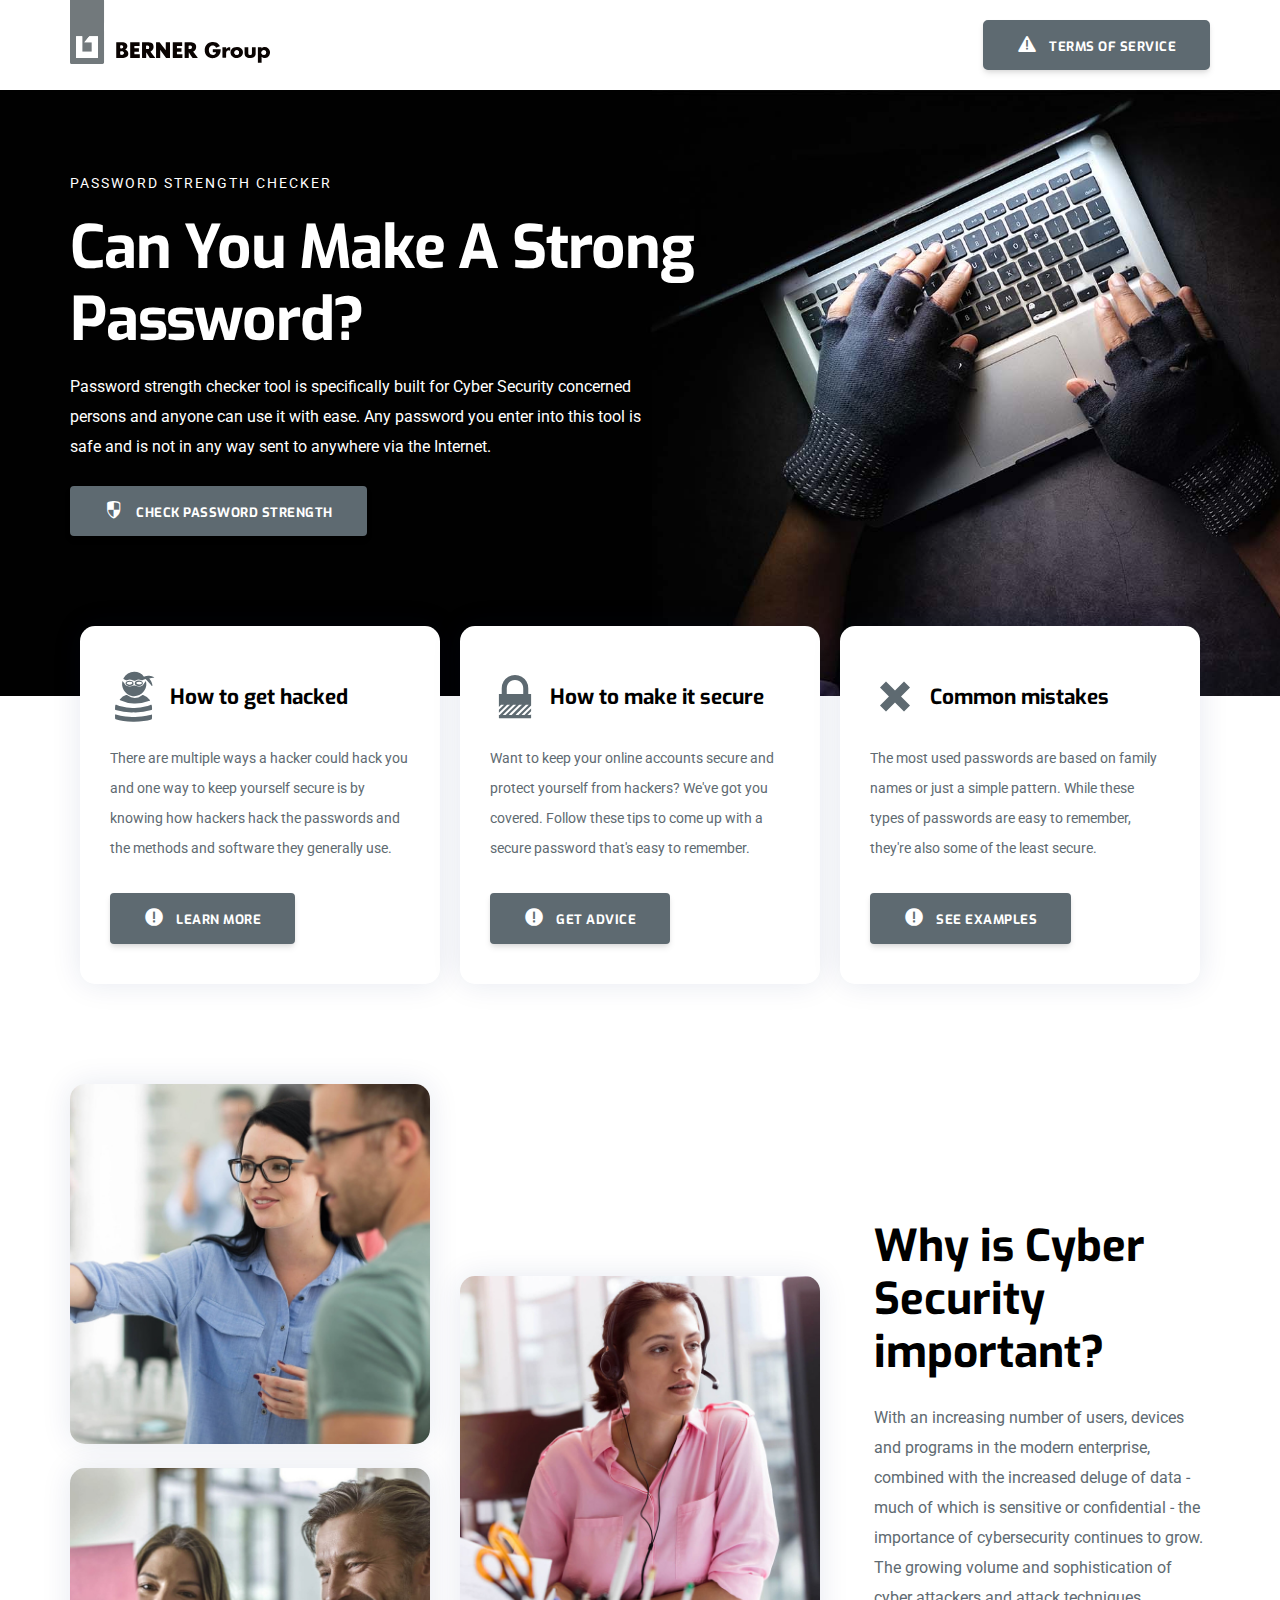
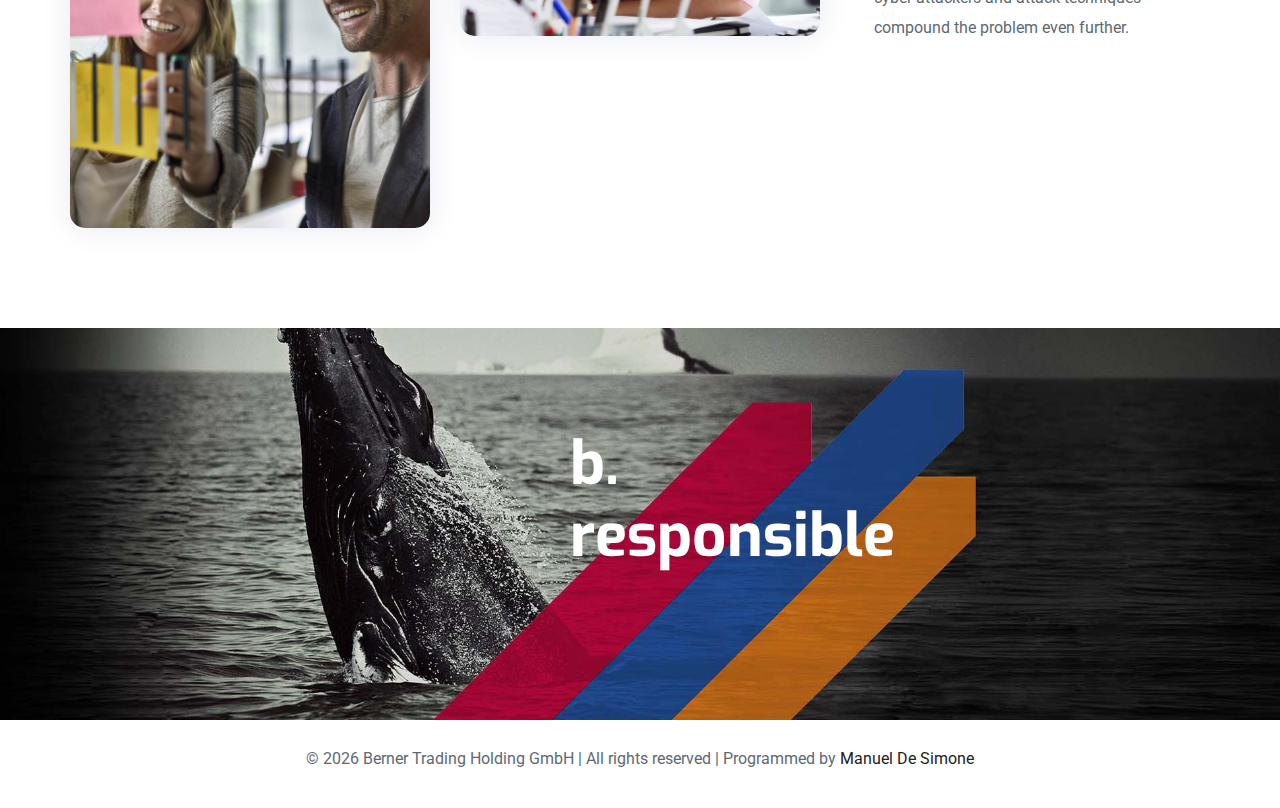
==== index.html @ a25069d3 "Add files via upload" ====
<!DOCTYPE html>
<html lang="en" class="hide-scrollbar">
<head>
<!-- ### META ### -->
<meta http-equiv="Content-Type" content="text/html; charset=UTF-8">
<meta name="author" content="Manuel De Simone">
<!-- ### TITLE ### -->
<title>Password Strength Checker</title>
<!-- ### FAVICON ### -->
<link rel="icon" type="image/svg+xml" href="./images/key.svg">
<!-- ### CSS ### -->
<link rel="stylesheet" href="plugins/bootstrap/css/bootstrap.min.css">
<link rel="stylesheet" href="plugins/icofont/icofont.min.css">
<link rel="stylesheet" href="css/style.css">
</head>
<body id="top">
<!-- ### NAVBAR ### -->
<header>
<!-- ### NAVBAR ### -->
<nav class="navbar navbar-expand-lg navigation" id="navbar">
	<div class="container">
		<a class="navbar-brand" href="index.html">
			<img src="images/logo-bernergroup.svg" alt="Berner Group" class="img-fluid berner-logo">
		</a>
		<button class="navbar-toggler collapsed" type="button" data-toggle="collapse" data-target="#navbarmain" aria-controls="navbarmain" aria-expanded="false" aria-label="Toggle navigation">
			<span class="icofont-navigation-menu"></span>
		</button>
		<div class="collapse navbar-collapse" id="navbarmain">
			<ul class="navbar-nav ml-auto">
				<!-- ### DISCLAIMER BUTTON ### -->
				<button type="button" class="btn btn-main" data-toggle="modal" data-target="#disclaimerModal">
					<i class="icofont-exclamation-tringle mr-2 ico-size"></i> Terms of Service
				</button>
				<!-- ### DISCLAIMER MODAL ### -->
				<div class="modal fade" id="disclaimerModal" tabindex="-1" role="dialog" aria-labelledby="disclaimerModalLabel" aria-hidden="true">
					<div class="modal-dialog modal-lg" role="document">
	  					<div class="modal-content">
							<div class="modal-header">
		  						<h4 class="modal-title" id="disclaimerModalLabel">
									  <i class="icofont-exclamation-tringle mr-2 ico-size"></i> Terms of Service
								</h4>
		  						<button type="button" class="close" data-dismiss="modal" aria-label="Close">
									<span aria-hidden="true">&times;</span>
		  						</button>
							</div>
						<!-- ### DISCLAIMER BODY ### -->
						<div class="modal-body">
							<p>Please read these terms of service carefully before using Our Service.</p>
							<h4>Interpretation</h4>
								<p>The words of which the initial letter is capitalized have meanings defined under the following conditions. The following definitions shall have the same meaning regardless of whether they appear in singular or in plural.</p>
							<h4>Definitions</h4>
								<p>For the purposes of these Terms of Service:</p>
								<ul>
									<li>
										<p><strong>Affiliate</strong> means an entity that controls, is controlled by or is under common control with a party, where &quot;control&quot; means ownership of 50% or more of the shares, equity interest or other securities entitled to vote for election of directors or other managing authority.</p>
									</li>
									<li>
										<p><strong>Country</strong> refers to: Baden-Württemberg, Germany</p>
									</li>
									<li>
										<p><strong>Company</strong> (referred to as either &quot;the Company&quot;, &quot;We&quot;, &quot;Us&quot; or &quot;Our&quot; in this Agreement) refers to Password Strength Checker.</p>
									</li>
									<li>
										<p><strong>Device</strong> means any device that can access the Service such as a computer, a cellphone or a digital tablet.</p>
									</li>
									<li>
										<p><strong>Service</strong> refers to the Website.</p>
									</li>
									<li>
										<p><strong>Terms and Conditions</strong> (also referred as &quot;Terms&quot;) mean these Terms and Conditions that form the entire agreement between You and the Company regarding the use of the Service. This Terms and Conditions agreement has been created with the help of the <a href="https://www.termsfeed.com/terms-conditions-generator/" target="_blank">Terms and Conditions Generator</a>.</p>
									</li>
									<li>
										<p><strong>Third-party Social Media Service</strong> means any services or content (including data, information, products or services) provided by a third-party that may be displayed, included or made available by the Service.</p>
									</li>
									<li>
										<p><strong>Website</strong> refers to Password Strength Checker, accessible from <a href="https://adreport.berner.lan/passwordchecker" rel="external nofollow noopener" target="_blank">https://adreport.berner.lan/passwordchecker</a></p>
									</li>
									<li>
										<p><strong>You</strong> means the individual accessing or using the Service, or the company, or other legal entity on behalf of which such individual is accessing or using the Service, as applicable.</p>
									</li>
									</ul>
							<h4>Acknowledgment</h4>
								<p>These are the Terms and Conditions governing the use of this Service and the agreement that operates between You and the Company. These Terms and Conditions set out the rights and obligations of all users regarding the use of the Service.</p>
								<p>Your access to and use of the Service is conditioned on Your acceptance of and compliance with these Terms and Conditions. These Terms and Conditions apply to all visitors, users and others who access or use the Service.</p>
								<p>By accessing or using the Service You agree to be bound by these Terms and Conditions. If You disagree with any part of these Terms and Conditions then You may not access the Service.</p>
								<p>You represent that you are over the age of 18. The Company does not permit those under 18 to use the Service.</p>
								<p>Your access to and use of the Service is also conditioned on Your acceptance of and compliance with the Privacy Policy of the Company. Our Privacy Policy describes Our policies and procedures on the collection, use and disclosure of Your personal information when You use the Application or the Website and tells You about Your privacy rights and how the law protects You. Please read Our Privacy Policy carefully before using Our Service.</p>
							<h4>Links to Other Websites</h4>
								<p>Our Service may contain links to third-party web sites or services that are not owned or controlled by the Company.</p>
								<p>The Company has no control over, and assumes no responsibility for, the content, privacy policies, or practices of any third party web sites or services. You further acknowledge and agree that the Company shall not be responsible or liable, directly or indirectly, for any damage or loss caused or alleged to be caused by or in connection with the use of or reliance on any such content, goods or services available on or through any such web sites or services.</p>
								<p>We strongly advise You to read the terms and conditions and privacy policies of any third-party web sites or services that You visit.</p>
							<h4>Termination</h4>
								<p>We may terminate or suspend Your access immediately, without prior notice or liability, for any reason whatsoever, including without limitation if You breach these Terms and Conditions.</p>
								<p>Upon termination, Your right to use the Service will cease immediately.</p>
							<h4>Limitation of Liability</h4>
								<p>Notwithstanding any damages that You might incur, the entire liability of the Company and any of its suppliers under any provision of this Terms and Your exclusive remedy for all of the foregoing shall be limited to the amount actually paid by You through the Service or 100 USD if You haven't purchased anything through the Service.</p>
								<p>To the maximum extent permitted by applicable law, in no event shall the Company or its suppliers be liable for any special, incidental, indirect, or consequential damages whatsoever (including, but not limited to, damages for loss of profits, loss of data or other information, for business interruption, for personal injury, loss of privacy arising out of or in any way related to the use of or inability to use the Service, third-party software and/or third-party hardware used with the Service, or otherwise in connection with any provision of this Terms), even if the Company or any supplier has been advised of the possibility of such damages and even if the remedy fails of its essential purpose.</p>
								<p>Some states do not allow the exclusion of implied warranties or limitation of liability for incidental or consequential damages, which means that some of the above limitations may not apply. In these states, each party's liability will be limited to the greatest extent permitted by law.</p>
							<h4>&quot;AS IS&quot; and &quot;AS AVAILABLE&quot; Disclaimer</h4>
								<p>The Service is provided to You &quot;AS IS&quot; and &quot;AS AVAILABLE&quot; and with all faults and defects without warranty of any kind. To the maximum extent permitted under applicable law, the Company, on its own behalf and on behalf of its Affiliates and its and their respective licensors and service providers, expressly disclaims all warranties, whether express, implied, statutory or otherwise, with respect to the Service, including all implied warranties of merchantability, fitness for a particular purpose, title and non-infringement, and warranties that may arise out of course of dealing, course of performance, usage or trade practice. Without limitation to the foregoing, the Company provides no warranty or undertaking, and makes no representation of any kind that the Service will meet Your requirements, achieve any intended results, be compatible or work with any other software, applications, systems or services, operate without interruption, meet any performance or reliability standards or be error free or that any errors or defects can or will be corrected.</p>
								<p>Without limiting the foregoing, neither the Company nor any of the company's provider makes any representation or warranty of any kind, express or implied: (i) as to the operation or availability of the Service, or the information, content, and materials or products included thereon; (ii) that the Service will be uninterrupted or error-free; (iii) as to the accuracy, reliability, or currency of any information or content provided through the Service; or (iv) that the Service, its servers, the content, or e-mails sent from or on behalf of the Company are free of viruses, scripts, trojan horses, worms, malware, timebombs or other harmful components.</p>
								<p>Some jurisdictions do not allow the exclusion of certain types of warranties or limitations on applicable statutory rights of a consumer, so some or all of the above exclusions and limitations may not apply to You. But in such a case the exclusions and limitations set forth in this section shall be applied to the greatest extent enforceable under applicable law.</p>
							<h4>Governing Law</h4>
								<p>The laws of the Country, excluding its conflicts of law rules, shall govern this Terms and Your use of the Service. Your use of the Application may also be subject to other local, state, national, or international laws.</p>
							<h4>Disputes Resolution</h4>
								<p>If You have any concern or dispute about the Service, You agree to first try to resolve the dispute informally by contacting the Company.</p>
							<h4>For European Union (EU) Users</h4>
								<p>If You are a European Union consumer, you will benefit from any mandatory provisions of the law of the country in which you are resident in.</p>
							<h4>United States Legal Compliance</h4>
								<p>You represent and warrant that (i) You are not located in a country that is subject to the United States government embargo, or that has been designated by the United States government as a &quot;terrorist supporting&quot; country, and (ii) You are not listed on any United States government list of prohibited or restricted parties.</p>
							<h4>Severability</h4>
								<p>If any provision of these Terms is held to be unenforceable or invalid, such provision will be changed and interpreted to accomplish the objectives of such provision to the greatest extent possible under applicable law and the remaining provisions will continue in full force and effect.</p>
							<h4>Waiver</h4>
								<p>Except as provided herein, the failure to exercise a right or to require performance of an obligation under this Terms shall not effect a party's ability to exercise such right or require such performance at any time thereafter nor shall be the waiver of a breach constitute a waiver of any subsequent breach.</p>
							<h4>Translation Interpretation</h4>
								<p>These Terms and Conditions may have been translated if We have made them available to You on our Service.
								You agree that the original English text shall prevail in the case of a dispute.</p>
							<h4>Changes to These Terms and Conditions</h4>
								<p>We reserve the right, at Our sole discretion, to modify or replace these Terms at any time. If a revision is material We will make reasonable efforts to provide at least 30 days' notice prior to any new terms taking effect. What constitutes a material change will be determined at Our sole discretion.</p>
								<p>By continuing to access or use Our Service after those revisions become effective, You agree to be bound by the revised terms. If You do not agree to the new terms, in whole or in part, please stop using the website and the Service.</p>
							<h4>Contact</h4>
								<p>If you have any questions about these Terms and Conditions, You can contact me by email: manuel.desimone@berner-group.com</p>
						</div>
							<div class="modal-footer">
		  						<button type="button" class="btn btn-main" data-dismiss="modal">Understood</button>
							</div>
	  					</div>
					</div>
  				</div>
			</ul>
		</div>
	</div>
</nav>
</header>
<!-- ### HEADER ### -->
<section class="banner">
	<div class="container">
		<div class="row">
			<div class="col-lg-6 col-md-12 col-xl-7">
				<div class="block">
					<span class="text-uppercase text-sm letter-spacing text-white">Password strength checker</span>
					<h1 class="mb-3 mt-3 text-white">Can you make a strong password?</h1>
					<p class="mb-4 pr-5 text-white">Password strength checker tool is specifically built for Cyber Security concerned persons and anyone can use it with ease. Any password you enter into this tool is safe and is not in any way sent to anywhere via the Internet.</p>
					<div class="btn-container ">
						<a href="password.html" class="btn btn-main btn-round"><i class="icofont-shield-alt mr-2 ico-size"></i> Check password strength</a>
					</div>
				</div>
			</div>
		</div>
	</div>
</section>
<!-- ### INFO SECTION ### -->
<section class="features">
	<div class="container">
		<div class="row">
			<div class="col-lg-12">
				<div class="feature-block d-lg-flex">
					<!-- ### INFO 1 ### -->
					<div class="feature-item mb-5 mb-lg-0">
						<div class="icon d-flex align-items-center">
							<i class="icofont-thief-alt text-lg"></i>
							<h4 class="mt-3 mb-3 feature-text">How to get hacked</h4>
						</div>
						<p class="mg-top mb-30">There are multiple ways a hacker could hack you and one way to keep yourself secure is by knowing how hackers hack the passwords and the methods and software they generally use.</p>
						<!-- ### LEARN MORE ### -->
						<button type="button" class="btn btn-main btn-round" data-toggle="modal" data-target="#hackedModal">
							<i class="icofont-exclamation-circle mr-2 ico-size"></i> Learn more
  						</button>
						<!-- ### HACKED MODAL ### -->
						<div class="modal fade" id="hackedModal" tabindex="-1" role="dialog" aria-labelledby="hackedModalLabel" aria-hidden="true">
							<div class="modal-dialog modal-lg" role="document">
							<div class="modal-content">
								<div class="modal-header">
								<h4 class="modal-title" id="hackedModalLabel"><i class="icofont-thief-alt mr-2 ico-size"></i> How to get hacked</h4>
								<button type="button" class="close" data-dismiss="modal" aria-label="Close">
									<span aria-hidden="true">&times;</span>
								</button>
								</div>
								<div class="modal-body">
									<h5>1. Phishing</h5>
										<p>Phishing is the most popular technique that involves luring the user into clicking on an email attachment or a link that contains malware. The methods for doing so usually involve sending some important and official-looking email that warns to take action before it's too late. In the end, password-extracting software is installed automatically or the user enters his account details into a look-alike website.</p>
									<h5>2. Malware</h5>
										<p>As you've seen, malware is often part of the phishing technique too. However, it can work without the “social engineering” factor if the user is naive enough (he usually is). Two of the most common malware types for stealing passwords are keyloggers and screen scrapers. As their names imply, the former sends all your keystrokes to the hacker, and the latter uploads the screenshots.</p>
									<h5>3. Social Engineering</h5>
										<p>Usually, the attacker contacts the victim disguised as a representative of some institution, trying to get as much personal info as possible. There's also a chance that by posing as a bank or Google agent, he or she might get the password or credit card info right away. Contrary to the other techniques, social engineering can happen offline by calling or even personally meeting the victim.</p>
									<h5>4. Brute Force Attack</h5>
										<p>If all else fails, password crackers have the brute force attack as a last resort. It basically involves trying all possible combinations until you hit the jackpot. However, password cracking tools allow to modify the attack and significantly reduce the time needed to check all variations. The user and his habits are the weak links again here.</p>
									<h5>5. Dictionary Attack</h5>
										<p>A dictionary attack is a type of brute force attack and it's often used together with other brute force attack types. It automatically checks if the password is not some often-used phrase like “iloveyou” by looking at the dictionary. The attacker might also add passwords from other leaked accounts. In such a scenario, the chance of a successful dictionary attack increases substantially.</p>
									<h5>6. Spidering</h5>
										<p>Spidering is a supplementary password cracking technique that helps with the above-mentioned brute force and dictionary attacks. It involves gathering information about the victim, usually a company, presuming that it uses some of that info for password creation. The goal is to create a word list that would help guess the password faster.</p>
								</div>
								<div class="modal-footer">
								<button type="button" class="btn btn-main btn-round" data-dismiss="modal">Understood</button>
								</div>
							</div>
							</div>
						</div>
					</div>
					<!-- ### INFO 2 ### -->
					<div class="feature-item mb-5 mb-lg-0">
						<div class="icon d-flex align-items-center">
							<i class="icofont-ssl-security text-lg"></i>
							<h4 class="mt-3 mb-3 feature-text">How to make it secure</h4>
						</div>
						<p class="mg-top mb-30">Want to keep your online accounts secure and protect yourself from hackers? We've got you covered. Follow these tips to come up with a secure password that's easy to remember.</p>
						<!-- ### GET ADVICE ### -->
						<button type="button" class="btn btn-main btn-round" data-toggle="modal" data-target="#secureModal">
							<i class="icofont-exclamation-circle mr-2 ico-size"></i> Get advice
  						</button>
						<!-- ### SECURE MODAL ### -->
						<div class="modal fade" id="secureModal" tabindex="-1" role="dialog" aria-labelledby="secureModalLabel" aria-hidden="true">
							<div class="modal-dialog modal-lg" role="document">
							<div class="modal-content">
								<div class="modal-header">
								<h4 class="modal-title" id="secureModalLabel"><i class="icofont-ssl-security mr-2 ico-size"></i> How to make it secure</h4>
								<button type="button" class="close" data-dismiss="modal" aria-label="Close">
									<span aria-hidden="true">&times;</span>
								</button>
								</div>
								<div class="modal-body">
									<h5>1. Password Manager</h5>
										<p>With the plethora of websites for which you probably have accounts, there's simply no way to easily remember every single password without duplicating passwords or resorting to some sort of pattern. This is where a password manager comes in—as long as you create a strong master password that you can remember, that's the last password you'll need to deal with.</p>
									<h5>2. Traditional Password Advice</h5>
										<p>According to the traditional advice—which is still good—a strong password:</p>
										<ul>
											<li>
												<b>Has 12 Characters, Minimum</b>: You need to choose a password that's long enough. There's no minimum password length everyone agrees on, but you should generally go for passwords that are a minimum of 12 to 14 characters in length. A longer password would be even better.
											</li>
											<li>
												<b>Includes Numbers, Symbols, Capital Letters, and Lower-Case Letters</b>: Use a mix of different types of characters to make the password harder to crack.
											</li>
											<li>
												<b>Isn't a Dictionary Word or Combination of Dictionary Words</b>: Stay away from obvious dictionary words and combinations of dictionary words. Any word on its own is bad. Any combination of a few words, especially if they're obvious, is also bad. For example, “house” is a terrible password. “Red house” is also very bad.
											</li>
											<li>
												<b>Doesn't Rely on Obvious Substitutions</b>: Don't use common substitutions, either — for example, “H0use” isn't strong just because you've replaced an o with a 0. That's just obvious.
											</li>
										</ul>
									<h5>3. Passphrase Method</h5>
										<p>The traditional advice isn't the only good advice for coming up with a password. Throwing all the usual advice out, the passphrase advises choosing four random words and stringing them together to create a passphrase—a password that involves multiple words. The randomness of the word choice and length of the passphrase makes it strong.</p>
										<p>The most important thing to remember here is that the words need to be random. For example, <b>"cat in the hat"</b> would be a terrible combination because it's such a common phrase and the words make sense together. <b>"my beautiful red house"</b> would also be bad because the words make grammatical and logical sense together. But, something like <b>"correct horse battery staple"</b> or <b>"seashell glaring molasses invisible"</b> is random. The words don't make sense together and aren't in grammatically correct order, which is good.  It should also be much easier to remember than a traditional random password.</p>
								</div>
								<div class="modal-footer">
								<button type="button" class="btn btn-main btn-round" data-dismiss="modal">Understood</button>
								</div>
							</div>
							</div>
						</div>
					</div>
					<!-- ### INFO 3 ### -->
					<div class="feature-item mb-5 mb-lg-0">
						<div class="icon d-flex align-items-center">
							<i class="icofont-error text-lg"></i>
							<h4 class="mt-3 mb-3 feature-text">Common mistakes</h4>
						</div>
						<p class="mg-top mb-30">The most used passwords are based on family names or just a simple pattern. While these types of passwords are easy to remember, they're also some of the least secure.</p>
						<!-- ### GET ADVICE ### -->
						<button type="button" class="btn btn-main btn-round" data-toggle="modal" data-target="#mistakesModal">
							<i class="icofont-exclamation-circle mr-2 ico-size"></i> See examples
  						</button>
						<!-- ### MISTAKES MODAL ### -->
						<div class="modal fade" id="mistakesModal" tabindex="-1" role="dialog" aria-labelledby="mistakesModalLabel" aria-hidden="true">
							<div class="modal-dialog modal-lg" role="document">
							<div class="modal-content">
								<div class="modal-header">
								<h4 class="modal-title" id="mistakesModalLabel"><i class="icofont-error mr-2 ico-size"></i> Common mistakes</h4>
								<button type="button" class="close" data-dismiss="modal" aria-label="Close">
									<span aria-hidden="true">&times;</span>
								</button>
								</div>
								<div class="modal-body">
									<h5>1. The Obvious Password</h5>
										<p>Many of the most common password are all variations of consecutive numbers. Passwords like <b>123456</b> and even the longer <b>1234567890</b> offer no security. We can assume that people use passwords like this because they are super easy to type. All it takes is running your fingers from left to right across the number row.
										<p>This also applies to passwords like <b>qwerty</b> and <b>qwertyuiop</b>. They aren't random strings of characters—they're a row of keys on the keyboard that everyone knows.</p>
									<h5>2. The Default Password</h5>
										<p>It's astounding that <b>password</b> is as widely used as it is. A lot of devices, such as wireless routers, come with that as the default password. However, most of these devices also include warnings that you need to change the default password to something more secure once you've logged in.</p>
										<p>Unsurprisingly, a lot of people are lazy and either refuse or forget to change default passwords. It takes little effort to break into someone's Wi-Fi network if they use the default password. There are entire websites devoted to cataloging the default passwords for various router models, which are freely accessibly for anyone to view.</p>
										<p>So whenever you get a new device or account and you're given a default username and password (such as <b>admin/password</b>), do yourself a favor and change it immediately. Default passwords are like a rusted-out lock that someone can just pull off your gate.</p>
									<h5>3. The Password With No Numbers or Symbols</h5>
										<p>Password length isn't the only important factor in how strong it is. Adding in both uppercase and lowercase letters, as well as numbers and symbols, lets you maximize the number of possible choices for each character in your password.</p>
										<p>If you only use lowercase letters, you have 26 possible choices per character. With an eight-character password, that's 26^8 (about 208.8 billion) possible combinations.</p>
										<p>However, if you use uppercase letters, lowercase letters, and numbers, there are now 62 possible choices per character. With the same eight-character password, those 62 characters provide 62^8 (about 218.3 trillion) possibilities.</p>
										<p>That's a colossal difference, and doesn't even factor the dozens of available symbols into account!</p>
									<h5>4. The "L33T SP34K" Password</h5>
										<p>When you add numbers and symbols into your password, there's a caveat you need to know about. If your password contains complete words, never make simple letter-to-number or letter-to-symbol substitutions for individual characters.</p>
										<p>For example, if your password is <b>cableCABLE</b>, don't replace the <b>a</b> with <b>@</b>, the <b>l</b> with <b>1</b>, the <b>A</b> with <b>4</b>, and the <b>E</b> with <b>3</b>. You might think the resulting password (<b>c@b1eC4BL3</b>) is a lot stronger than the original, but there's a good chance it isn't.</p>
										<p>People who work to break passwords know that people like doing this, so if someone tries to break into your accounts, they're going to try all these substitutions anyway.</p>
									<h5>5. The "Personal Info" Password</h5>
										<p>So far, we've mostly focused on how to protect your password from people cracking it. However, another common way that passwords are compromised is from somebody guessing them.</p>
										<p>As such, whenever you're coming up with a new password, never include any personal details. A good password should have no relation to you whatsoever. A lot of people use a password that includes basic info about them like their year of birth, pet's name, or something they enjoy.</p>
								</div>
								<div class="modal-footer">
								<button type="button" class="btn btn-main btn-round" data-dismiss="modal">Understood</button>
								</div>
							</div>
							</div>
						</div>
					</div>
				</div>
			</div>
		</div>
	</div>
</section>
<!-- ### ABOUT CYBER SECURITY ### -->
<section class="section about">
	<div class="container">
		<div class="row align-items-center">
			<div class="col-lg-4 col-sm-6">
				<div class="about-img">
					<img src="images/img-misc-1.jpg" alt="" class="img-fluid">
					<img src="images/img-misc-2.jpg" alt="" class="img-fluid mt-4">
				</div>
			</div>
			<div class="col-lg-4 col-sm-6">
				<div class="about-img mt-4 mt-lg-0">
					<img src="images/img-misc-3.jpg" alt="" class="img-fluid">
				</div>
			</div>
			<div class="col-lg-4">
				<div class="about-content pl-4 mt-4 mt-lg-0">
					<h2 class="title-color">Why is Cyber Security important?</h2>
					<p class="mt-4 mb-5">With an increasing number of users, devices and programs in the modern enterprise, combined with the increased deluge of data - much of which is sensitive or confidential - the importance of cybersecurity continues to grow. The growing volume and sophistication of cyber attackers and attack techniques compound the problem even further.</p>
				</div>
			</div>
		</div>
	</div>
</section>
<!-- ### BERNER VALUES ### -->
<section class="section cta-page">
	<div class="container">
		<div class="row">
			<div class="col-lg-4">
				<div class="cta-content">
					<h2 class="mb-5 text-white big-text">b.</br> responsible</h2>
				</div>
			</div>
		</div>
	</div>
</section>
<!-- ### FOOTER ### -->
<footer class="footer bg-white mt-auto">
	<div class="col-12">
		<div class="text-center">
			<p class="my-4">
			© <script>document.write(new Date().getFullYear())</script> Berner Trading Holding GmbH | All rights reserved | Programmed by <a href="sip:manuel.desimone@berner-group.com">Manuel De Simone</a>
			</p>
		</div>
	</div>
</footer>
<!-- ### JS ### -->
<script src="plugins/jquery/jquery.js"></script>
<script src="plugins/bootstrap/js/bootstrap.min.js"></script>
</body>
</html>
---- css/style.css ----
@import url("https://fonts.googleapis.com/css?family=Exo:500,600,700|Roboto&display=swap");
html {
  overflow-x: hidden;
}

/* Hide scrollbar for Chrome, Safari and Opera */
html::-webkit-scrollbar {
  display: none;
}

.hide-scrollbar {
-ms-overflow-style: none;  /* IE and Edge */
  scrollbar-width: none;  /* Firefox */
}

body {
  line-height: 1.6;
  font-family: "Roboto", sans-serif;
  -webkit-font-smoothing: antialiased;
  font-size: 16px;
  color: #5e6a71;
  font-weight: 400;
}

h1, .h1, h2, .h2, h3, .h3, h4, .h4, h5, .h5, h6, .h6 {
  font-family: "Exo", sans-serif;
  font-weight: 700;
  color: #222;
}

h1, .h1 {
  font-size: 2.5rem;
}

h2, .h2 {
  font-size: 44px;
}

h3, .h3 {
  font-size: 1.5rem;
}

h4, .h4 {
  font-size: 1.3rem;
  line-height: 30px;
}

h5, .h5 {
  font-size: 1.25rem;
}

h6, .h6 {
  font-size: 1rem;
}

p {
  line-height: 30px;
}

.navbar-toggle .icon-bar {
  background: #223a66;
}

input[type="email"], input[type="password"], input[type="text"], input[type="tel"] {
  box-shadow: none;
  height: 45px;
  outline: none;
}

input[type="email"]:focus, input[type="password"]:focus, input[type="text"]:focus, input[type="tel"]:focus {
  box-shadow: none;
  border: 1px solid #223a66;
}

.form-control {
  box-shadow: none;
  border-radius: 0;
}

.form-control:focus {
  box-shadow: none;
  border: 1px solid #223a66;
}

.py-7 {
  padding: 7rem 0px;
}

.btn {
  display: inline-block;
  font-size: 14px;
  font-size: 0.8125rem;
  font-weight: 700;
  letter-spacing: .5px;
  padding: .75rem 2rem;
  font-family: "Exo", sans-serif;
  text-transform: uppercase;
  border-radius: 5px;
  border: 2px solid transparent;
  transition: all .35s ease;
}

.btn.btn-icon i {
  border-left: 1px solid rgba(255, 255, 255, 0.09);
  padding-left: 15px;
}

.btn:focus {
  outline: 0px;
  box-shadow: none;
}

.btn-main {
  background: #5e6a71;
  color: #fff;
  border-color: #5e6a71;
  box-shadow: 0 4px 7px -1px rgba(0, 0, 0, 0.11), 0 2px 4px -1px rgba(0, 0, 0, 0.07);
}

.btn-main:hover {
  background: #7e878d;
  border-color: #7e878d;
  color: #fff;
  box-shadow: 0 3px 5px -1px rgba(0, 0, 0, 0.09), 0 2px 3px -1px rgba(0, 0, 0, 0.07);
  transform: scale(1.04);
}

.btn-main-2 {
  background: #e12454;
  color: #fff;
  border-color: #e12454;
}

.btn-main-2:hover {
  background: #223a66;
  color: #fff;
  border-color: #223a66;
}

.btn-solid-border {
  border: 2px solid #223a66;
  background: transparent;
  color: #223a66;
}

.btn-solid-border:hover {
  border: 2px solid #223a66;
  color: #fff;
  background: #223a66;
}

.btn-solid-border:hover.btn-icon i {
  border-left: 1px solid rgba(255, 255, 255, 0.09);
}

.btn-solid-border.btn-icon i {
  border-left: 1px solid rgba(0, 0, 0, 0.09);
}

.btn-transparent {
  background: transparent;
  color: #222;
  border-color: #6F8BA4;
}

.btn-transparent:hover {
  background: #6F8BA4;
  color: #fff;
}

.btn-white {
  background: #fff;
  border-color: #fff;
  color: #222;
}

.btn-white:hover {
  background: #223a66;
  color: #fff;
  border-color: #223a66;
}

.btn-solid-white {
  border-color: #fff;
  color: #fff;
}

.btn-solid-white:hover {
  background: #fff;
  color: #222;
}

.btn-round {
  border-radius: 4px;
}

.btn-round-full {
  border-radius: 50px;
}

.btn.active:focus, .btn:active:focus, .btn:focus {
  outline: 0;
}

.bg-gray {
  background: #eff0f3;
}

.bg-primary {
  background: #223a66;
}

.bg-primary-dark {
  background: #152440;
}

.bg-primary-darker {
  background: #090f1a;
}

.bg-dark {
  background: #222;
}

.bg-gradient {
  background-image: linear-gradient(145deg, rgba(19, 177, 205, 0.95) 0%, rgba(152, 119, 234, 0.95) 100%);
  background-repeat: repeat-x;
}

.section {
  padding: 100px 0;
}

.section-sm {
  padding: 70px 0;
}

.section-bottom {
  padding-bottom: 100px;
}

.subtitle {
  color: #223a66;
  font-size: 14px;
  letter-spacing: 1px;
}

.overlay:before {
  content: "";
  position: absolute;
  left: 0;
  top: 0;
  bottom: 0;
  right: 0;
  width: 100%;
  height: 100%;
  background: #5e6a71;
}

.overly-2 {
  position: relative;
}

.overly-2:before {
  content: "";
  position: absolute;
  left: 0;
  top: 0;
  bottom: 0;
  right: 0;
  width: 100%;
  height: 100%;
  background: rgba(0, 0, 0, 0.8);
}

.text-sm {
  font-size: 14px;
}

.text-md {
  font-size: 2.25rem;
}

.text-lg {
  font-size: 3.75rem;
}

.no-spacing {
  letter-spacing: 0px;
}

/* Links */
a {
  color: #222;
  text-decoration: none;
  transition: all .35s ease;
}

a:focus, a:hover {
  color: #7e878d;
  text-decoration: none;
}

a:focus {
  outline: none;
}

.content-title {
  font-size: 40px;
  line-height: 50px;
}

.page-title {
  padding: 120px 0px 70px 0px;
  position: relative;
}

.page-title .block h1 {
  color: #fff;
}

.page-title .block p {
  color: #fff;
}

.page-title .breadcumb-nav {
  margin-top: 60px;
  padding-top: 30px;
  border-top: 1px solid rgba(255, 255, 255, 0.06);
}

.slick-slide:focus, .slick-slide a {
  outline: none;
}

@media (max-width: 480px) {
  h2, .h2 {
    font-size: 1.3rem;
    line-height: 36px;
  }
}

.title-color {
  color: #000;
}

.secondary-bg {
  background: #223a66;
}

.section-title {
  margin-bottom: 70px;
}

.section-title h2 {
  color: #223a66;
}

.text-lg {
  font-size: 50px;
}

.gray-bg {
  background: #f4f9fc;
}

@media (max-width: 480px) {
  .text-lg {
    font-size: 28px;
  }
}

@media (max-width: 400px) {
  .text-lg {
    font-size: 28px;
  }
}

#navbarmain {
  padding: 52px 0px;
}

#navbarmain .nav-link {
  font-weight: 600;
  padding: 10px 15px;
  color: #222;
  font-family: "Exo", sans-serif;
  text-transform: capitalize;
  font-size: 16px;
  transition: all .25s ease;
}

.dropdown-toggle::after {
  display: none;
}

.navbar-brand {
  margin-top: 10px;
}

.dropdown .dropdown-menu {
  position: absolute;
  display: block;
  background: #fff;
  min-width: 240px;
  top: 130%;
  left: 0;
  right: 0px;
  opacity: 0;
  padding: 0px;
  visibility: hidden;
  transition: all 0.3s ease-out 0s;
  border: 0px;
  border-top: 5px solid #e12454;
  border-radius: 0px;
}

.dropdown:hover .dropdown-menu {
  opacity: 1;
  visibility: visible;
  top: 115%;
}

.dropdown .dropdown-item {
  padding: 13px 20px;
  border-bottom: 1px solid #eee;
  background: transparent;
  font-weight: 400;
  color: #555;
}

.dropdown .dropdown-item:hover {
  color: #e12454;
}

.header-top-bar {
  background: #223a66;
  font-size: 14px;
  padding: 10px 0px;
  box-shadow: 0 1px 2px rgba(0, 0, 0, 0.05);
  color: #fff;
}

.top-bar-info li a {
  color: #fff;
  margin-right: 20px;
}

.top-right-bar a span {
  color: #fff;
  font-weight: 600;
  letter-spacing: 1px;
}

.top-right-bar a i {
  color: #fff;
  margin-right: 10px;
}

.bg-1 {
  background: url("../images/bg/22.jpg") no-repeat 50% 50%;
  background-size: cover;
  position: relative;
}

.banner {
  position: relative;
  overflow: hidden;
  background: #fff;
  background: url("../images/bg.jpg") no-repeat;
  background-size: cover;
  min-height: 550px;
}

.banner .block {
  padding: 80px 0px 160px;
}

.banner .block h1 {
  font-size: 60px;
  line-height: 1.2;
  letter-spacing: -1.2px;
  text-transform: capitalize;
  color: #223a66;
}

.letter-spacing {
  letter-spacing: 2px;
}

.text-color {
  color: #4c575e;
}

.text-white {
  color: #fff;
}

.text-color-2 {
  color: #e12454;
}

.divider {
  width: 40px;
  height: 5px;
  background: #e12454;
}

@media (max-width: 480px) {
  .banner .block h1 {
    font-size: 38px;
    line-height: 50px;
  }
  .banner {
    min-height: 450px;
    background: #fff !important;
  }
}

@media (max-width: 400px) {
  .banner .block h1 {
    font-size: 28px;
    line-height: 40px;
  }
  .banner {
    min-height: 450px;
    background: #fff !important;
  }
}

@media (max-width: 768px) {
  .banner .block h1 {
    font-size: 56px;
    line-height: 70px;
  }
  .banner {
    background: #fff !important;
  }
}

@media (max-width: 992px) {
  .banner {
    background: #fff !important;
  }
}

.about-img img {
  border-radius: 15px;
  box-shadow: 0px 0px 30px 0px rgba(0, 42, 106, 0.1);
}

.award-img {
  height: 120px;
  margin-bottom: 10px;
  align-items: center;
  display: flex;
  justify-content: center;
  background: #eff0f3;
}

.appoinment-content {
  position: relative;
}

.appoinment-content img {
  width: 85%;
}

.appoinment-content .emergency {
  position: absolute;
  content: "";
  right: 10px;
  bottom: 20px;
  background: #223a66;
  padding: 48px;
}

.appoinment-content .emergency h2 {
  color: #fff;
}

.appoinment-content .emergency i {
  margin-right: 10px;
  color: rgba(255, 255, 255, 0.7);
}

.appoinment-form {
  margin-top: 40px;
}

.appoinment-form .form-control {
  background: #f4f9fc;
  height: 55px;
  border-color: rgba(0, 0, 0, 0.05);
}

.appoinment-form textarea.form-control {
  height: auto;
}

.client-thumb {
  text-align: center;
}

.features {
  margin-top: -70px;
}

.feature-item {
  flex-basis: 33.33%;
  margin: 0px 10px;
  padding: 40px 30px;
  background-color: #fff;
  border-radius: 15px 15px 15px 15px;
  box-shadow: 0px 0px 30px 0px rgba(0, 42, 106, 0.1);
}

.feature-text {
  margin-left: 10px;
}

.feature-item .feature-icon i {
  font-size: 50px;
  color: #5e6a71;
}

.feature-item h4 {
  color: #000;
}

.feature-item p {
  font-size: 14px;
}

.feature-section.border-top {
  border-top: 1px solid rgba(0, 0, 0, 0.05) !important;
}

.w-hours li {
  padding: 6px 0px;
  border-bottom: 1px solid rgba(0, 0, 0, 0.05);
}

.counter-stat {
  text-align: center;
  padding: 55px 0px 40px 0px;
  position: relative;
  color: #fff;
}

.counter-stat i {
  display: block;
  color: rgba(255, 255, 255, 0.1);
  font-size: 70px;
  position: absolute;
  left: 0px;
  right: 0px;
  top: 0px;
  -webkit-transform: translateY(25px);
  transform: translateY(25px);
}

.counter-stat span {
  font-size: 70px;
  color: #fff;
}

.counter-stat p {
  margin-bottom: 0px;
  color: rgba(255, 255, 255, 0.7);
}

.mb--80 {
  margin-bottom: -80px;
}

.service {
  padding-top: 180px;
}

.service .service-item {
  background: #fff;
  padding: 30px;
  border-radius: 5px;
}

.service .icon {
  float: left;
  margin-bottom: 10px;
}

.service i {
  color: #e12454;
}

.service h4 {
  padding-left: 20px;
}

.service .content {
  clear: both;
}

.service-block {
  padding: 20px;
  margin-top: 40px;
  border: 1px solid rgba(0, 0, 0, 0.03);
  box-shadow: 0 0 38px rgba(21, 40, 82, 0.07);
}

.service-block img {
  width: 100%;
  margin-top: -60px;
  border: 5px solid #fff;
}

.department-service {
  margin-bottom: 40px;
}

.department-service li {
  margin-bottom: 10px;
}

.department-service li i {
  color: #e12454;
}

.doctors .btn-group .btn {
  border-radius: 0px;
  margin: 0px 2px;
  text-transform: capitalize;
  font-size: 16px;
  padding: .6rem 1.5rem;
  cursor: pointer;
}

.doctors .btn-group .btn.active {
  box-shadow: none !important;
  border-color: transparent;
  background: #e12454;
  color: #fff;
}

.doctors .btn-group .btn.focus {
  box-shadow: none !important;
  border-color: transparent;
}

.doctors .btn-group .btn:focus {
  box-shadow: none !important;
  border-color: transparent;
  background: #e12454;
  color: #fff;
}

.doctors .btn-group .btn:hover {
  box-shadow: none !important;
  border-color: transparent;
  background: #e12454;
  color: #fff;
}

.doctors .btn-group > .btn-group:not(:last-child) > .btn, .doctors .btn-group > .btn:not(:last-child):not(.dropdown-toggle), .doctors .btn-group > .btn:not(:first-child) {
  border-radius: 3px;
}

.doctor-inner-box {
  overflow: hidden;
}

.doctor-inner-box .doctor-profile {
  overflow: hidden;
  position: relative;
  box-shadow: 0px 8px 16px 0px rgba(200, 183, 255, 0.2);
}

.doctor-inner-box .doctor-profile .doctor-img {
  transition: all .35s ease;
}

.doctor-inner-box .doctor-profile .doctor-img:hover {
  -webkit-transform: scale(1.1);
  transform: scale(1.1);
}

.lh-35 {
  line-height: 35px;
}

.doctor-info li {
  margin-bottom: 10px;
  color: #222;
}

.doctor-info li i {
  margin-right: 20px;
  color: #e12454;
}

.read-more {
  color: #223a66;
}

@media (max-width: 480px) {
  .doctors .btn-group {
    display: block;
  }
  .doctors .btn-group .btn {
    margin: 8px 3px;
  }
}

@media (max-width: 400px) {
  .doctors .btn-group {
    display: block;
  }
  .doctors .btn-group .btn {
    margin: 8px 3px;
  }
}

@media (max-width: 768px) {
  .doctors .btn-group {
    display: block;
  }
  .doctors .btn-group .btn {
    margin: 8px 3px;
  }
}

.cta {
  background: url("../images/bg/bg-4.jpg") no-repeat 50% 50%;
  background-size: cover;
  position: relative;
  padding: 50px;
  border-radius: 15px;
}

.cta:before {
  position: absolute;
  content: "";
  left: 0px;
  top: 0px;
  width: 100%;
  height: 100%;
  background-color: #5e6a71;
  border-radius: 15px;
}

.mb-30 {
  margin-bottom: 30px;
}

.text-color-primary {
  color: #223a66;
}

.cta-section {
  margin-bottom: -80px;
}

.cta-2 {
  background: url("../images/bg/cta-bg.png") no-repeat;
  background-position: center center;
}

.cta-page {
  background: url("../images/banner.jpg") no-repeat;
  background-size: cover;
  position: relative;
}

.testimonial {
  position: relative;
  background-color: #111;
}

.testimonial:before {
  width: 48%;
  height: 100%;
  top: 0;
  left: 0px;
  position: absolute;
  content: "";
  background: url("../images/bg/globe.jpg") no-repeat 50% 50%;
}

.testimonial .slick-dots {
  text-align: left;
}

.testimonial-block {
  position: relative;
  margin-bottom: 20px;
}

.testimonial-block p {
  background: #fff;
  font-size: 18px;
}

.testimonial-block .client-info {
  margin-bottom: 20px;
}

.testimonial-block .client-info h4 {
  margin-bottom: 0px;
}

.testimonial-block i {
  font-size: 60px;
  position: absolute;
  right: 46px;
  bottom: 89px;
  opacity: .08;
}

.testimonial-block .slick-dots {
  text-align: left;
}

.testimonial-wrap-2 .slick-dots {
  margin-left: -10px;
}

.testimonial-block.style-2 {
  background: #fff;
  padding: 30px;
  margin: 0px 4px;
  margin-bottom: 30px;
}

.testimonial-block.style-2 .testimonial-thumb {
  float: left;
}

.testimonial-block.style-2 .testimonial-thumb img {
  width: 80px;
  height: 80px;
  border-radius: 100%;
  margin-right: 20px;
  margin-bottom: 30px;
  border: 5px solid #eff0f3;
  margin-top: -5px;
}

.testimonial-block.style-2 .client-info p {
  clear: both;
  background: transparent;
}

.testimonial-block.style-2 i {
  bottom: -20px;
  color: #e12454;
  opacity: .3;
}

@media (max-width: 480px) {
  .testimonial-wrap {
    margin-left: 0px;
  }
  .testimonial::before {
    display: none;
  }
}

@media (max-width: 400px) {
  .testimonial-wrap {
    margin-left: 0px;
  }
  .testimonial::before {
    display: none;
  }
}

@media (max-width: 768px) {
  .testimonial-wrap {
    margin-left: 0px;
  }
  .testimonial::before {
    display: none;
  }
}

@media (max-width: 992px) {
  .testimonial-wrap {
    margin-left: 0px;
  }
  .testimonial::before {
    display: none;
  }
}

.contact-form-wrap .form-group {
  margin-bottom: 20px;
}

.contact-form-wrap .form-group .form-control {
  height: 60px;
  border: 1px solid #EEF2F6;
  box-shadow: none;
  width: 100%;
  background: #f4f9fc;
}

.contact-form-wrap .form-group-2 {
  margin-bottom: 13px;
}

.contact-form-wrap .form-group-2 textarea {
  height: auto;
  border: 1px solid #EEF2F6;
  box-shadow: none;
  background: #f4f9fc;
  width: 100%;
}

.social-icons li {
  margin: 0 6px;
}

.social-icons a {
  margin-right: 10px;
  font-size: 18px;
}

.mt-90 {
  margin-top: 90px;
}

.contact-block {
  text-align: center;
  border: 5px solid #EEF2F6;
  padding: 50px 25px;
}

.contact-block i {
  font-size: 50px;
  margin-bottom: 15px;
  display: inline-block;
  color: #e12454;
}

.blog-item-content h2 {
  font-weight: 600;
  font-size: 38px;
}

/*=================================================================
  Single Blog Page
==================================================================*/
.nav-links .page-numbers {
  display: inline-block;
  width: 50px;
  height: 50px;
  border-radius: 100%;
  background: #eee;
  text-align: center;
  padding-top: 13px;
  font-weight: 600;
  margin-right: 10px;
}

.nav-links .page-numbers:hover {
  background: #223a66;
  color: #fff;
}

.nav-links .page-numbers.current {
  background: #223a66;
  color: #fff;
}

.comment-area .comment-thumb {
  margin-right: 20px;
  margin-bottom: 30px;
}

.comment-area h5 {
  font-size: 18px;
  font-weight: 500;
}

.comment-area span {
  font-size: 14px;
}

.posts-nav h6 {
  font-weight: 500;
}

.quote {
  font-size: 22px;
  color: #223a66;
  padding: 40px;
  font-style: italic;
  border-left: 5px solid #e12454;
  margin: 25px 0px;
}

.tag-option a {
  border: 1px solid #eff0f3;
  padding: 6px 12px;
  color: #6F8BA4;
  font-size: 14px;
}

.comment-form .form-control {
  background: #f7f8fb;
  border-radius: 5px;
  border-color: #f7f8fb;
  height: 50px;
}

.comment-form textarea.form-control {
  height: auto;
}

.post.post-single {
  border: none;
}

.post.post-single .post-thumb {
  margin-top: 30px;
}

.post-sub-heading {
  border-bottom: 1px solid #dedede;
  padding-bottom: 20px;
  letter-spacing: 2px;
  text-transform: uppercase;
  font-size: 16px;
  margin-bottom: 20px;
}

.post-social-share {
  margin-bottom: 50px;
}

.post-comments {
  margin: 30px 0;
}

.post-comments .media {
  margin-top: 20px;
}

.post-comments .media > .pull-left {
  padding-right: 20px;
}

.post-comments .comment-author {
  margin-top: 0;
  margin-bottom: 0px;
  font-weight: 500;
}

.post-comments .comment-author a {
  color: #223a66;
  font-size: 14px;
  text-transform: uppercase;
}

.post-comments time {
  margin: 0 0 5px;
  display: inline-block;
  color: #808080;
  font-size: 12px;
}

.post-comments .comment-button {
  color: #223a66;
  display: inline-block;
  margin-left: 5px;
  font-size: 12px;
}

.post-comments .comment-button i {
  margin-right: 5px;
  display: inline-block;
}

.post-comments .comment-button:hover {
  color: #223a66;
}

.post-excerpt {
  margin-bottom: 60px;
}

.post-excerpt h3 a {
  color: #000;
}

.post-excerpt p {
  margin: 0 0 30px;
}

.post-excerpt blockquote.quote-post {
  margin: 20px 0;
}

.post-excerpt blockquote.quote-post p {
  line-height: 30px;
  font-size: 20px;
  color: #223a66;
}

.comments-section {
  margin-top: 35px;
}

.author-about {
  margin-top: 40px;
}

.post-author {
  margin-right: 20px;
}

.post-author > img {
  border: 1px solid #dedede;
  max-width: 120px;
  padding: 5px;
  width: 100%;
}

.comment-list ul {
  margin-top: 20px;
}

.comment-list ul li {
  margin-bottom: 20px;
}

.comment-wrap {
  border: 1px solid #dedede;
  border-radius: 1px;
  margin-left: 20px;
  padding: 10px;
  position: relative;
}

.comment-wrap .author-avatar {
  margin-right: 10px;
}

.comment-wrap .media .media-heading {
  font-size: 14px;
  margin-bottom: 8px;
}

.comment-wrap .media .media-heading a {
  color: #223a66;
  font-size: 13px;
}

.comment-wrap .media .comment-meta {
  font-size: 12px;
  color: #888;
}

.comment-wrap .media p {
  margin-top: 15px;
}

.comment-reply-form {
  margin-top: 80px;
}

.comment-reply-form input, .comment-reply-form textarea {
  height: 35px;
  border-radius: 0;
  box-shadow: none;
}

.comment-reply-form input:focus, .comment-reply-form textarea:focus {
  box-shadow: none;
  border: 1px solid #223a66;
}

.comment-reply-form textarea, .comment-reply-form .btn-main {
  height: auto;
}

.sidebar-widget {
  margin-bottom: 30px;
  padding-bottom: 35px;
}

.sidebar-widget h5 {
  margin-bottom: 30px;
  position: relative;
  padding-bottom: 15px;
}

.sidebar-widget h5:before {
  position: absolute;
  content: "";
  left: 0px;
  bottom: 0px;
  width: 35px;
  height: 3px;
  background: #e12454;
}

.sidebar-widget.latest-post .media img {
  border-radius: 7px;
}

.sidebar-widget.latest-post .media h6 {
  font-weight: 500;
  line-height: 1.4;
}

.sidebar-widget.latest-post .media p {
  font-size: 12px;
}

.sidebar-widget.category ul li {
  margin-bottom: 10px;
}

.sidebar-widget.category ul li a {
  color: #222;
  transition: all 0.3s ease;
}

.sidebar-widget.category ul li a:hover {
  color: #223a66;
  padding-left: 5px;
}

.sidebar-widget.category ul li span {
  margin-left: 10px;
}

.sidebar-widget.tags a {
  font-size: 12px;
  text-transform: uppercase;
  letter-spacing: .075em;
  line-height: 41px;
  height: 41px;
  font-weight: 500;
  border-radius: 20px;
  color: #666;
  display: inline-block;
  background-color: #eff0f3;
  margin: 0 7px 10px 0;
  padding: 0 25px;
  transition: all .2s ease;
}

.sidebar-widget.tags a:hover {
  color: #fff;
  background: #223a66;
}

.sidebar-widget.schedule-widget {
  background: #f4f9fc;
  padding: 25px;
}

.sidebar-widget.schedule-widget ul li {
  padding: 10px 0px;
  border-bottom: 1px solid #eee;
}

.search-form {
  position: relative;
}

.search-form i {
  position: absolute;
  right: 15px;
  top: 35%;
}

.footer {
  padding-bottom: 10px;
}

.footer .copyright a {
  font-weight: 600;
}

.lh-35 {
  line-height: 35px;
}

.logo {
  font-weight: 600;
  letter-spacing: 1px;
}

.logo h3 {
  color: #223a66;
}

.logo span {
  color: #223a66;
}

.widget .divider {
  height: 3px;
}

.widget h4 {
  color: #223a66;
}

.widget .footer-menu a {
  color: #6F8BA4;
}

.widget .footer-menu a:hover {
  color: #e12454;
}

.footer-contact-block span {
  font-weight: 400;
  color: #6F8BA4;
}

.footer-contact-block i {
  font-size: 20px;
}

.footer-btm {
  border-top: 1px solid rgba(0, 0, 0, 0.06);
}

.footer-socials li a {
  width: 45px;
  height: 45px;
  background: #6F8BA4;
  color: #fff;
  display: inline-block;
  text-align: center;
  border-radius: 100%;
  padding-top: 12px;
}

.widget-contact h6 {
  font-weight: 500;
  margin-bottom: 18px;
}

.widget-contact h6 i {
  color: #e12454;
}

.subscribe {
  position: relative;
}

.subscribe .form-control {
  border-radius: 50px;
  height: 60px;
  padding-left: 25px;
  border-color: #eee;
}

.subscribe .btn {
  position: absolute;
  right: 6px;
  top: 6px;
}

.backtop {
  position: fixed;
  background: #e12454;
  z-index: 9999;
  display: inline-block;
  right: 55px;
  width: 60px;
  height: 60px;
  bottom: 50px;
  text-align: center;
  display: flex;
  justify-content: center;
  align-items: center;
  opacity: 0;
  border-radius: 50px;
}

.backtop i {
  color: #fff;
  font-size: 20px;
}

.reveal {
  transition: all .3s;
  cursor: pointer;
  opacity: 1;
}
.berner-logo {
  position: absolute;
  width: 200px;
  top: 0;
}

.mg-top {
  margin-top: 15px;
}

.ico-size {
  font-size: 20px;
}

.big-text {
  font-size: 60px;
  margin-left: 500px;
}

.bg-grey {
  background-color: #5e6a71;
}

@-webkit-keyframes progress-bar-stripes {
  from {
    background-position: 40px 0;
  }
  to {
    background-position: 0 0;
  }
}
@-o-keyframes progress-bar-stripes {
  from {
    background-position: 40px 0;
  }
  to {
    background-position: 0 0;
  }
}
@keyframes progress-bar-stripes {
  from {
    background-position: 40px 0;
  }
  to {
    background-position: 0 0;
  }
}
.progress {
  height: 45px;
  margin-bottom: 20px;
  overflow: hidden;
  background-color: #f5f5f5;
  border-radius: 4px;
  -webkit-box-shadow: inset 0 1px 2px rgba(0, 0, 0, .1);
          box-shadow: inset 0 1px 2px rgba(0, 0, 0, .1);
}
.progress-bar {
  float: left;
  width: 0;
  height: 100%;
  line-height: 34px;
  color: #fff;
  text-align: center;
  transition: width 500ms linear;
  background-color: #337ab7;
  -webkit-box-shadow: inset 0 -1px 0 rgba(0, 0, 0, .15);
          box-shadow: inset 0 -1px 0 rgba(0, 0, 0, .15);
  -webkit-transition: width .6s ease;
       -o-transition: width .6s ease;
          transition: width .6s ease;
  font-size: 0.8125rem;
  font-weight: 700;
  font-family: "Exo", sans-serif;
  text-transform: uppercase;
  letter-spacing: .5px;
}
.progress-striped .progress-bar,
.progress-bar-striped {
  background-image: -webkit-linear-gradient(45deg, rgba(255, 255, 255, .15) 25%, transparent 25%, transparent 50%, rgba(255, 255, 255, .15) 50%, rgba(255, 255, 255, .15) 75%, transparent 75%, transparent);
  background-image:      -o-linear-gradient(45deg, rgba(255, 255, 255, .15) 25%, transparent 25%, transparent 50%, rgba(255, 255, 255, .15) 50%, rgba(255, 255, 255, .15) 75%, transparent 75%, transparent);
  background-image:         linear-gradient(45deg, rgba(255, 255, 255, .15) 25%, transparent 25%, transparent 50%, rgba(255, 255, 255, .15) 50%, rgba(255, 255, 255, .15) 75%, transparent 75%, transparent);
  -webkit-background-size: 40px 40px;
          background-size: 40px 40px;
}
.progress.active .progress-bar,
.progress-bar.active {
  -webkit-animation: progress-bar-stripes 2s linear infinite;
       -o-animation: progress-bar-stripes 2s linear infinite;
          animation: progress-bar-stripes 2s linear infinite;
}
.progress-bar-success {
  background-color: #5cb85c;
}
.progress-striped .progress-bar-success {
  background-image: -webkit-linear-gradient(45deg, rgba(255, 255, 255, .15) 25%, transparent 25%, transparent 50%, rgba(255, 255, 255, .15) 50%, rgba(255, 255, 255, .15) 75%, transparent 75%, transparent);
  background-image:      -o-linear-gradient(45deg, rgba(255, 255, 255, .15) 25%, transparent 25%, transparent 50%, rgba(255, 255, 255, .15) 50%, rgba(255, 255, 255, .15) 75%, transparent 75%, transparent);
  background-image:         linear-gradient(45deg, rgba(255, 255, 255, .15) 25%, transparent 25%, transparent 50%, rgba(255, 255, 255, .15) 50%, rgba(255, 255, 255, .15) 75%, transparent 75%, transparent);
}
.progress-bar-info {
  background-color: #5bc0de;
}
.progress-striped .progress-bar-info {
  background-image: -webkit-linear-gradient(45deg, rgba(255, 255, 255, .15) 25%, transparent 25%, transparent 50%, rgba(255, 255, 255, .15) 50%, rgba(255, 255, 255, .15) 75%, transparent 75%, transparent);
  background-image:      -o-linear-gradient(45deg, rgba(255, 255, 255, .15) 25%, transparent 25%, transparent 50%, rgba(255, 255, 255, .15) 50%, rgba(255, 255, 255, .15) 75%, transparent 75%, transparent);
  background-image:         linear-gradient(45deg, rgba(255, 255, 255, .15) 25%, transparent 25%, transparent 50%, rgba(255, 255, 255, .15) 50%, rgba(255, 255, 255, .15) 75%, transparent 75%, transparent);
}
.progress-bar-warning {
  background-color: #f0ad4e;
}
.progress-striped .progress-bar-warning {
  background-image: -webkit-linear-gradient(45deg, rgba(255, 255, 255, .15) 25%, transparent 25%, transparent 50%, rgba(255, 255, 255, .15) 50%, rgba(255, 255, 255, .15) 75%, transparent 75%, transparent);
  background-image:      -o-linear-gradient(45deg, rgba(255, 255, 255, .15) 25%, transparent 25%, transparent 50%, rgba(255, 255, 255, .15) 50%, rgba(255, 255, 255, .15) 75%, transparent 75%, transparent);
  background-image:         linear-gradient(45deg, rgba(255, 255, 255, .15) 25%, transparent 25%, transparent 50%, rgba(255, 255, 255, .15) 50%, rgba(255, 255, 255, .15) 75%, transparent 75%, transparent);
}
.progress-bar-danger {
  background-color: #d9534f;
}
.progress-striped .progress-bar-danger {
  background-image: -webkit-linear-gradient(45deg, rgba(255, 255, 255, .15) 25%, transparent 25%, transparent 50%, rgba(255, 255, 255, .15) 50%, rgba(255, 255, 255, .15) 75%, transparent 75%, transparent);
  background-image:      -o-linear-gradient(45deg, rgba(255, 255, 255, .15) 25%, transparent 25%, transparent 50%, rgba(255, 255, 255, .15) 50%, rgba(255, 255, 255, .15) 75%, transparent 75%, transparent);
  background-image:         linear-gradient(45deg, rgba(255, 255, 255, .15) 25%, transparent 25%, transparent 50%, rgba(255, 255, 255, .15) 50%, rgba(255, 255, 255, .15) 75%, transparent 75%, transparent);
}

.btn.disabled,
.btn[disabled],
fieldset[disabled] .btn {
  cursor: not-allowed;
  filter: alpha(opacity=65);
  -webkit-box-shadow: none;
          box-shadow: none;
  opacity: .65;
}

.nopadding {
  padding: 0 !important;
}

.has-feedback {
  position: relative;
}
.has-feedback .form-control {
  padding-right: 42.5px;
}
.form-control-feedback {
  position: absolute;
  top: 0;
  right: 0;
  z-index: 2;
  display: block;
  width: 34px;
  height: 34px;
  line-height: 34px;
  text-align: center;
  pointer-events: none;
}
.input-lg + .form-control-feedback,
.input-group-lg + .form-control-feedback,
.form-group-lg .form-control + .form-control-feedback {
  width: 46px;
  height: 46px;
  line-height: 46px;
}
.input-sm + .form-control-feedback,
.input-group-sm + .form-control-feedback,
.form-group-sm .form-control + .form-control-feedback {
  width: 30px;
  height: 30px;
  line-height: 30px;
}
.has-success .help-block,
.has-success .control-label,
.has-success .radio,
.has-success .checkbox,
.has-success .radio-inline,
.has-success .checkbox-inline,
.has-success.radio label,
.has-success.checkbox label,
.has-success.radio-inline label,
.has-success.checkbox-inline label {
  color: #3c763d;
}
.has-success .form-control {
  border-color: #3c763d;
  -webkit-box-shadow: inset 0 1px 1px rgba(0, 0, 0, .075);
          box-shadow: inset 0 1px 1px rgba(0, 0, 0, .075);
}
.has-success .form-control:focus {
  border-color: #2b542c;
  -webkit-box-shadow: inset 0 1px 1px rgba(0, 0, 0, .075), 0 0 6px #67b168;
          box-shadow: inset 0 1px 1px rgba(0, 0, 0, .075), 0 0 6px #67b168;
}
.has-success .input-group-addon {
  color: #3c763d;
  background-color: #dff0d8;
  border-color: #3c763d;
}
.has-success .form-control-feedback {
  color: #3c763d;
}
.has-warning .help-block,
.has-warning .control-label,
.has-warning .radio,
.has-warning .checkbox,
.has-warning .radio-inline,
.has-warning .checkbox-inline,
.has-warning.radio label,
.has-warning.checkbox label,
.has-warning.radio-inline label,
.has-warning.checkbox-inline label {
  color: #8a6d3b;
}
.has-warning .form-control {
  border-color: #8a6d3b;
  -webkit-box-shadow: inset 0 1px 1px rgba(0, 0, 0, .075);
          box-shadow: inset 0 1px 1px rgba(0, 0, 0, .075);
}
.has-warning .form-control:focus {
  border-color: #66512c;
  -webkit-box-shadow: inset 0 1px 1px rgba(0, 0, 0, .075), 0 0 6px #c0a16b;
          box-shadow: inset 0 1px 1px rgba(0, 0, 0, .075), 0 0 6px #c0a16b;
}
.has-warning .input-group-addon {
  color: #8a6d3b;
  background-color: #fcf8e3;
  border-color: #8a6d3b;
}
.has-warning .form-control-feedback {
  color: #8a6d3b;
}
.has-error .help-block,
.has-error .control-label,
.has-error .radio,
.has-error .checkbox,
.has-error .radio-inline,
.has-error .checkbox-inline,
.has-error.radio label,
.has-error.checkbox label,
.has-error.radio-inline label,
.has-error.checkbox-inline label {
  color: #a94442;
}
.has-error .form-control {
  border-color: #a94442;
  -webkit-box-shadow: inset 0 1px 1px rgba(0, 0, 0, .075);
          box-shadow: inset 0 1px 1px rgba(0, 0, 0, .075);
}
.has-error .form-control:focus {
  border-color: #843534;
  -webkit-box-shadow: inset 0 1px 1px rgba(0, 0, 0, .075), 0 0 6px #ce8483;
          box-shadow: inset 0 1px 1px rgba(0, 0, 0, .075), 0 0 6px #ce8483;
}
.has-error .input-group-addon {
  color: #a94442;
  background-color: #f2dede;
  border-color: #a94442;
}
.has-error .form-control-feedback {
  color: #a94442;
}
.has-feedback label ~ .form-control-feedback {
  top: 25px;
}
.has-feedback label.sr-only ~ .form-control-feedback {
  top: 0;
}

.input-group {
  position: relative;
  display: table;
  border-collapse: separate;
}
.input-group[class*="col-"] {
  float: none;
  padding-right: 0;
  padding-left: 0;
}
.input-group .form-control {
  position: relative;
  z-index: 2;
  float: left;
  width: 100%;
  margin-bottom: 0;
}
.input-group .form-control:focus {
  z-index: 3;
}
.input-group-lg > .form-control,
.input-group-lg > .input-group-addon,
.input-group-lg > .input-group-btn > .btn {
  height: 46px;
  padding: 10px 16px;
  font-size: 18px;
  line-height: 1.3333333;
  border-radius: 6px;
}
select.input-group-lg > .form-control,
select.input-group-lg > .input-group-addon,
select.input-group-lg > .input-group-btn > .btn {
  height: 46px;
  line-height: 46px;
}
textarea.input-group-lg > .form-control,
textarea.input-group-lg > .input-group-addon,
textarea.input-group-lg > .input-group-btn > .btn,
select[multiple].input-group-lg > .form-control,
select[multiple].input-group-lg > .input-group-addon,
select[multiple].input-group-lg > .input-group-btn > .btn {
  height: auto;
}
.input-group-sm > .form-control,
.input-group-sm > .input-group-addon,
.input-group-sm > .input-group-btn > .btn {
  height: 30px;
  padding: 5px 10px;
  font-size: 12px;
  line-height: 1.5;
  border-radius: 3px;
}
select.input-group-sm > .form-control,
select.input-group-sm > .input-group-addon,
select.input-group-sm > .input-group-btn > .btn {
  height: 30px;
  line-height: 30px;
}
textarea.input-group-sm > .form-control,
textarea.input-group-sm > .input-group-addon,
textarea.input-group-sm > .input-group-btn > .btn,
select[multiple].input-group-sm > .form-control,
select[multiple].input-group-sm > .input-group-addon,
select[multiple].input-group-sm > .input-group-btn > .btn {
  height: auto;
}
.input-group-addon,
.input-group-btn,
.input-group .form-control {
  display: table-cell;
}
.input-group-addon:not(:first-child):not(:last-child),
.input-group-btn:not(:first-child):not(:last-child),
.input-group .form-control:not(:first-child):not(:last-child) {
  border-radius: 0;
}
.input-group-addon,
.input-group-btn {
  width: 1%;
  white-space: nowrap;
  vertical-align: middle;
}
.input-group-addon {
  padding: 6px 12px;
  font-size: 14px;
  font-weight: normal;
  line-height: 1;
  color: #555;
  text-align: center;
  background-color: #eee;
  border: 1px solid #ccc;
  border-radius: 4px;
}
.input-group-addon.input-sm {
  padding: 5px 10px;
  font-size: 12px;
  border-radius: 3px;
}
.input-group-addon.input-lg {
  padding: 10px 16px;
  font-size: 18px;
  border-radius: 6px;
}
.input-group-addon input[type="radio"],
.input-group-addon input[type="checkbox"] {
  margin-top: 0;
}
.input-group .form-control:first-child,
.input-group-addon:first-child,
.input-group-btn:first-child > .btn,
.input-group-btn:first-child > .btn-group > .btn,
.input-group-btn:first-child > .dropdown-toggle,
.input-group-btn:last-child > .btn:not(:last-child):not(.dropdown-toggle),
.input-group-btn:last-child > .btn-group:not(:last-child) > .btn {
  border-top-right-radius: 0;
  border-bottom-right-radius: 0;
}
.input-group-addon:first-child {
  border-right: 0;
}
.input-group .form-control:last-child,
.input-group-addon:last-child,
.input-group-btn:last-child > .btn,
.input-group-btn:last-child > .btn-group > .btn,
.input-group-btn:last-child > .dropdown-toggle,
.input-group-btn:first-child > .btn:not(:first-child),
.input-group-btn:first-child > .btn-group:not(:first-child) > .btn {
  border-top-left-radius: 0;
  border-bottom-left-radius: 0;
}
.input-group-addon:last-child {
  border-left: 0;
}

.masthead {
	height: 100vh;
  min-height: 800px;
	background-image: url("../images/bg-2.jpg");
	background-size: cover;
	background-position: center;
	background-repeat: no-repeat;
}

.h-100 {
	height: 100% !important;
}

.border-right {
  border-right: 1px solid #ccc !important;
}

.border-radius-right {
  border-top-right-radius: 4px;
  border-bottom-right-radius: 4px;
}

.list-group{
  display: -ms-flexbox;
  display: flex;
  -ms-flex-direction: column;
  flex-direction: column;
  padding-left: 0;
  margin-bottom: 0;
}

.list-group-item{
  position:relative;
  display:block;padding:.75rem 1.25rem;
  margin-bottom:-1px;background-color:#fff;
  border:1px solid #ccc;
  -webkit-transition: background-color 200ms linear;
  -moz-transition: background-color 200ms linear;
  -o-transition: background-color 200ms linear;
  -ms-transition: background-color 200ms linear;
  transition: background-color 200ms linear;
  font-size: 0.8125rem;
  font-weight: 700;
  font-family: "Exo", sans-serif;
  text-transform: uppercase;
  letter-spacing: .5px;
}

.confirm-message{
  margin: 0;
  padding: 0;
}

.score {
  color: #fff;
  border-radius: 4px;
  padding: 10px;
  font-weight: bold;
}

input[type=password]::-ms-reveal,
input[type=password]::-ms-clear
{
    display: none;
}

#confetti {
  position: fixed;
  top: 0;
  left: 0;
  width: 100%;
  height: 100vh;
  z-index: -1;
  visibility: hidden;
}

#confetti.active {
  visibility: visible;
}

.disclaimer-link {
  cursor: pointer !important;
}

.danger {
  color: #fff;
  background-color: #d9534f;
  padding: 15px;
  border-radius: 4px;
}

.text-bold {
  font-weight: bold;
}
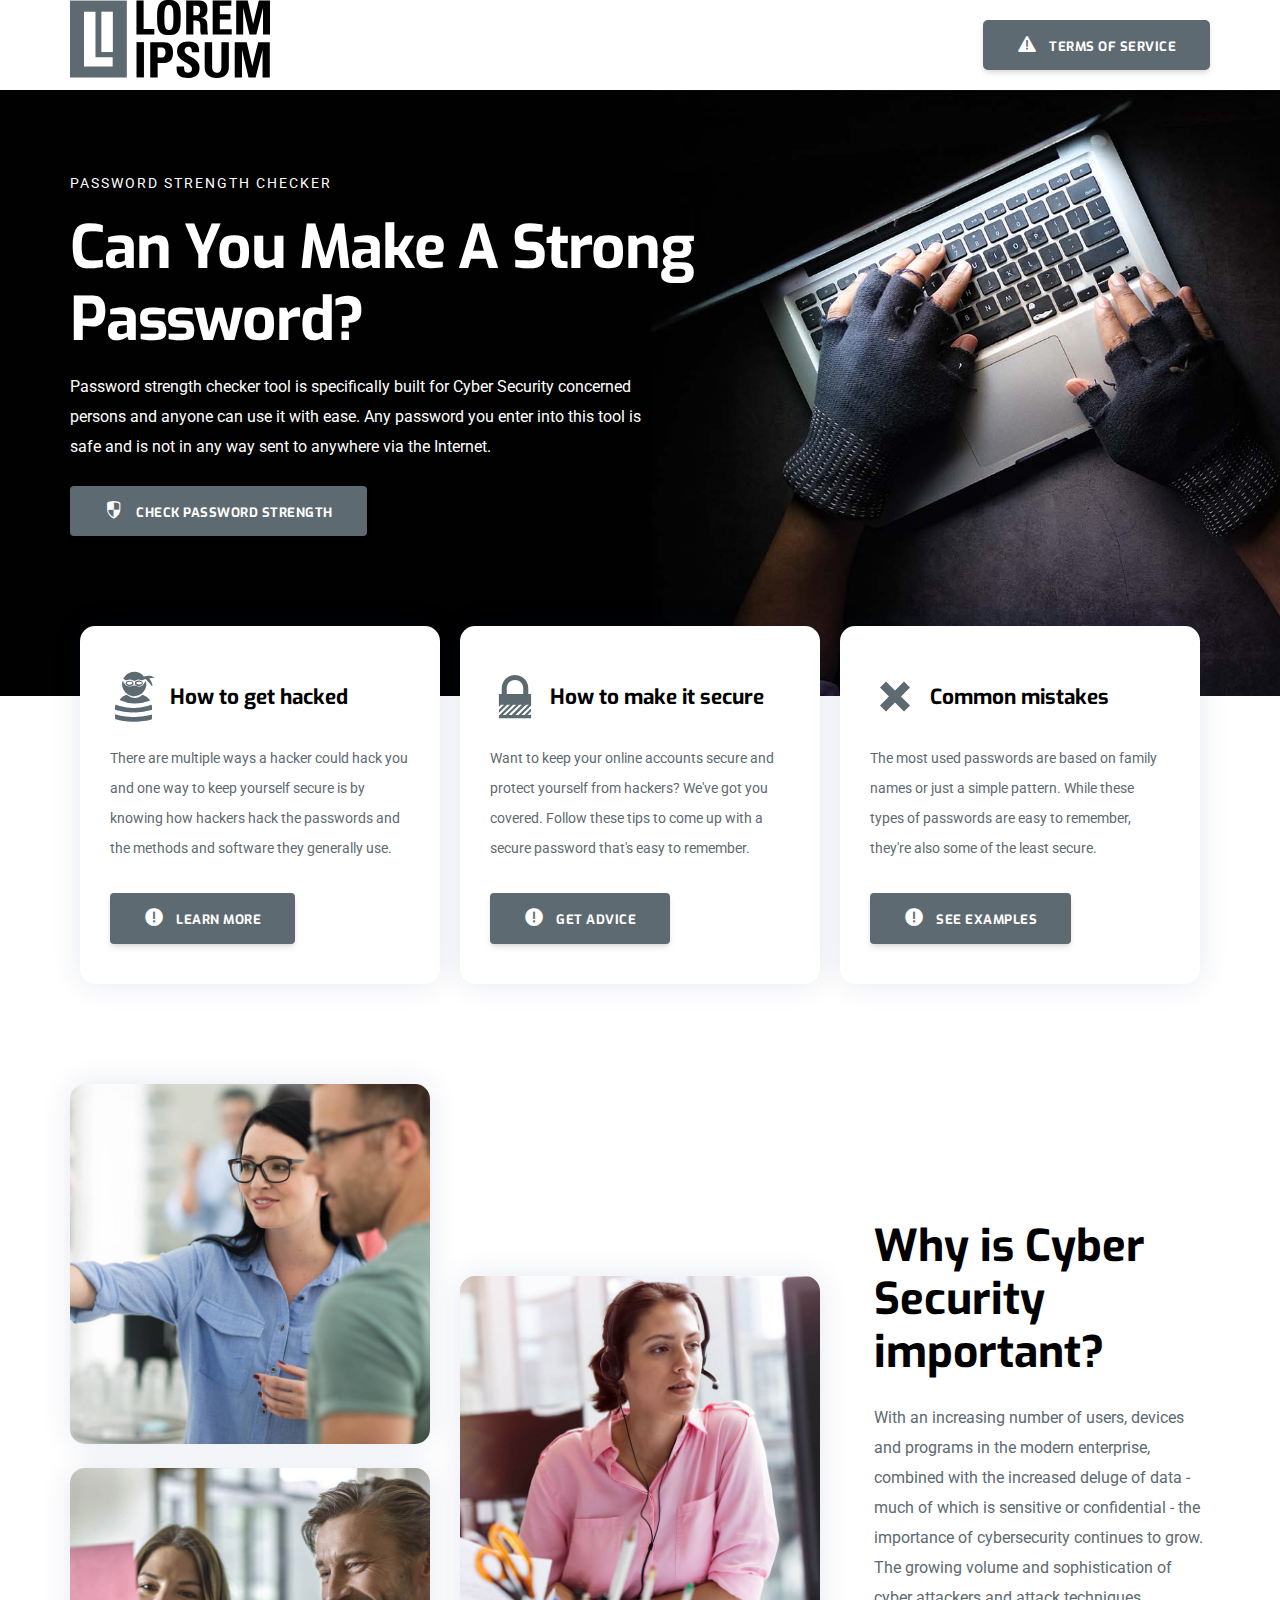
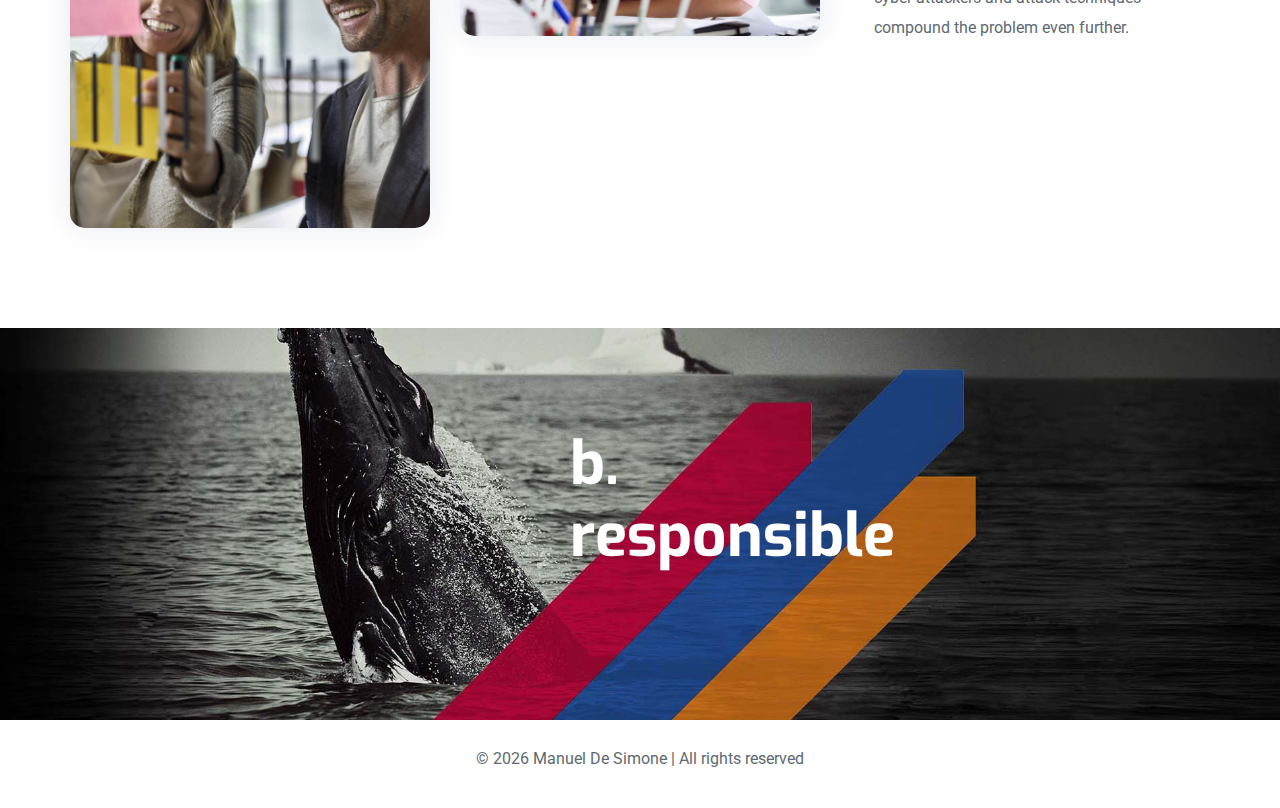
==== commit f80cc981: "Generalizing files" ====
--- a/index.html
+++ b/index.html
@@ -1,356 +1,604 @@
 <!DOCTYPE html>
 <html lang="en" class="hide-scrollbar">
+
 <head>
-<!-- ### META ### -->
-<meta http-equiv="Content-Type" content="text/html; charset=UTF-8">
-<meta name="author" content="Manuel De Simone">
-<!-- ### TITLE ### -->
-<title>Password Strength Checker</title>
-<!-- ### FAVICON ### -->
-<link rel="icon" type="image/svg+xml" href="./images/key.svg">
-<!-- ### CSS ### -->
-<link rel="stylesheet" href="plugins/bootstrap/css/bootstrap.min.css">
-<link rel="stylesheet" href="plugins/icofont/icofont.min.css">
-<link rel="stylesheet" href="css/style.css">
+	<!-- ### META ### -->
+	<meta http-equiv="Content-Type" content="text/html; charset=UTF-8">
+	<meta name="author" content="Manuel De Simone">
+	<!-- ### TITLE ### -->
+	<title>Password Strength Checker</title>
+	<!-- ### FAVICON ### -->
+	<link rel="icon" type="image/svg+xml" href="./images/key.svg">
+	<!-- ### CSS ### -->
+	<link rel="stylesheet" href="plugins/bootstrap/css/bootstrap.min.css">
+	<link rel="stylesheet" href="plugins/icofont/icofont.min.css">
+	<link rel="stylesheet" href="css/style.css">
 </head>
+
 <body id="top">
-<!-- ### NAVBAR ### -->
-<header>
-<!-- ### NAVBAR ### -->
-<nav class="navbar navbar-expand-lg navigation" id="navbar">
-	<div class="container">
-		<a class="navbar-brand" href="index.html">
-			<img src="images/logo-bernergroup.svg" alt="Berner Group" class="img-fluid berner-logo">
-		</a>
-		<button class="navbar-toggler collapsed" type="button" data-toggle="collapse" data-target="#navbarmain" aria-controls="navbarmain" aria-expanded="false" aria-label="Toggle navigation">
-			<span class="icofont-navigation-menu"></span>
-		</button>
-		<div class="collapse navbar-collapse" id="navbarmain">
-			<ul class="navbar-nav ml-auto">
-				<!-- ### DISCLAIMER BUTTON ### -->
-				<button type="button" class="btn btn-main" data-toggle="modal" data-target="#disclaimerModal">
-					<i class="icofont-exclamation-tringle mr-2 ico-size"></i> Terms of Service
+	<!-- ### NAVBAR ### -->
+	<header>
+		<!-- ### NAVBAR ### -->
+		<nav class="navbar navbar-expand-lg navigation" id="navbar">
+			<div class="container">
+				<a class="navbar-brand" href="index.html">
+					<img src="images/logo-lorem-ipsum.svg" alt="Logo" class="img-fluid domain-logo">
+				</a>
+				<button class="navbar-toggler collapsed" type="button" data-toggle="collapse" data-target="#navbarmain"
+					aria-controls="navbarmain" aria-expanded="false" aria-label="Toggle navigation">
+					<span class="icofont-navigation-menu"></span>
 				</button>
-				<!-- ### DISCLAIMER MODAL ### -->
-				<div class="modal fade" id="disclaimerModal" tabindex="-1" role="dialog" aria-labelledby="disclaimerModalLabel" aria-hidden="true">
-					<div class="modal-dialog modal-lg" role="document">
-	  					<div class="modal-content">
-							<div class="modal-header">
-		  						<h4 class="modal-title" id="disclaimerModalLabel">
-									  <i class="icofont-exclamation-tringle mr-2 ico-size"></i> Terms of Service
-								</h4>
-		  						<button type="button" class="close" data-dismiss="modal" aria-label="Close">
-									<span aria-hidden="true">&times;</span>
-		  						</button>
+				<div class="collapse navbar-collapse" id="navbarmain">
+					<ul class="navbar-nav ml-auto">
+						<!-- ### DISCLAIMER BUTTON ### -->
+						<button type="button" class="btn btn-main" data-toggle="modal" data-target="#disclaimerModal">
+							<i class="icofont-exclamation-tringle mr-2 ico-size"></i> Terms of Service
+						</button>
+						<!-- ### DISCLAIMER MODAL ### -->
+						<div class="modal fade" id="disclaimerModal" tabindex="-1" role="dialog"
+							aria-labelledby="disclaimerModalLabel" aria-hidden="true">
+							<div class="modal-dialog modal-lg" role="document">
+								<div class="modal-content">
+									<div class="modal-header">
+										<h4 class="modal-title" id="disclaimerModalLabel">
+											<i class="icofont-exclamation-tringle mr-2 ico-size"></i> Terms of Service
+										</h4>
+										<button type="button" class="close" data-dismiss="modal" aria-label="Close">
+											<span aria-hidden="true">&times;</span>
+										</button>
+									</div>
+									<!-- ### DISCLAIMER BODY ### -->
+									<div class="modal-body">
+										<p>Please read these terms of service carefully before using Our Service.</p>
+										<h4>Interpretation</h4>
+										<p>The words of which the initial letter is capitalized have meanings defined
+											under the following conditions. The following definitions shall have the
+											same meaning regardless of whether they appear in singular or in plural.</p>
+										<h4>Definitions</h4>
+										<p>For the purposes of these Terms of Service:</p>
+										<ul>
+											<li>
+												<p><strong>Affiliate</strong> means an entity that controls, is
+													controlled by or is under common control with a party, where
+													&quot;control&quot; means ownership of 50% or more of the shares,
+													equity interest or other securities entitled to vote for election of
+													directors or other managing authority.</p>
+											</li>
+											<li>
+												<p><strong>Country</strong> refers to: Baden-Württemberg, Germany</p>
+											</li>
+											<li>
+												<p><strong>Company</strong> (referred to as either &quot;the
+													Company&quot;, &quot;We&quot;, &quot;Us&quot; or &quot;Our&quot; in
+													this Agreement) refers to Password Strength Checker.</p>
+											</li>
+											<li>
+												<p><strong>Device</strong> means any device that can access the Service
+													such as a computer, a cellphone or a digital tablet.</p>
+											</li>
+											<li>
+												<p><strong>Service</strong> refers to the Website.</p>
+											</li>
+											<li>
+												<p><strong>Terms and Conditions</strong> (also referred as
+													&quot;Terms&quot;) mean these Terms and Conditions that form the
+													entire agreement between You and the Company regarding the use of
+													the Service. This Terms and Conditions agreement has been created
+													with the help of the <a
+														href="https://www.termsfeed.com/terms-conditions-generator/"
+														target="_blank">Terms and Conditions Generator</a>.</p>
+											</li>
+											<li>
+												<p><strong>Third-party Social Media Service</strong> means any services
+													or content (including data, information, products or services)
+													provided by a third-party that may be displayed, included or made
+													available by the Service.</p>
+											</li>
+											<li>
+												<p><strong>Website</strong> refers to Password Strength Checker,
+													accessible from <a
+														href="https://manueldesimone.de/projects/password-checker/index.html"
+														rel="external nofollow noopener"
+														target="_blank">https://manueldesimone.de/projects/password-checker/index.html</a>
+												</p>
+											</li>
+											<li>
+												<p><strong>You</strong> means the individual accessing or using the
+													Service, or the company, or other legal entity on behalf of which
+													such individual is accessing or using the Service, as applicable.
+												</p>
+											</li>
+										</ul>
+										<h4>Acknowledgment</h4>
+										<p>These are the Terms and Conditions governing the use of this Service and the
+											agreement that operates between You and the Company. These Terms and
+											Conditions set out the rights and obligations of all users regarding the use
+											of the Service.</p>
+										<p>Your access to and use of the Service is conditioned on Your acceptance of
+											and compliance with these Terms and Conditions. These Terms and Conditions
+											apply to all visitors, users and others who access or use the Service.</p>
+										<p>By accessing or using the Service You agree to be bound by these Terms and
+											Conditions. If You disagree with any part of these Terms and Conditions then
+											You may not access the Service.</p>
+										<p>You represent that you are over the age of 18. The Company does not permit
+											those under 18 to use the Service.</p>
+										<p>Your access to and use of the Service is also conditioned on Your acceptance
+											of and compliance with the Privacy Policy of the Company. Our Privacy Policy
+											describes Our policies and procedures on the collection, use and disclosure
+											of Your personal information when You use the Application or the Website and
+											tells You about Your privacy rights and how the law protects You. Please
+											read Our Privacy Policy carefully before using Our Service.</p>
+										<h4>Links to Other Websites</h4>
+										<p>Our Service may contain links to third-party web sites or services that are
+											not owned or controlled by the Company.</p>
+										<p>The Company has no control over, and assumes no responsibility for, the
+											content, privacy policies, or practices of any third party web sites or
+											services. You further acknowledge and agree that the Company shall not be
+											responsible or liable, directly or indirectly, for any damage or loss caused
+											or alleged to be caused by or in connection with the use of or reliance on
+											any such content, goods or services available on or through any such web
+											sites or services.</p>
+										<p>We strongly advise You to read the terms and conditions and privacy policies
+											of any third-party web sites or services that You visit.</p>
+										<h4>Termination</h4>
+										<p>We may terminate or suspend Your access immediately, without prior notice or
+											liability, for any reason whatsoever, including without limitation if You
+											breach these Terms and Conditions.</p>
+										<p>Upon termination, Your right to use the Service will cease immediately.</p>
+										<h4>Limitation of Liability</h4>
+										<p>Notwithstanding any damages that You might incur, the entire liability of the
+											Company and any of its suppliers under any provision of this Terms and Your
+											exclusive remedy for all of the foregoing shall be limited to the amount
+											actually paid by You through the Service or 100 USD if You haven't purchased
+											anything through the Service.</p>
+										<p>To the maximum extent permitted by applicable law, in no event shall the
+											Company or its suppliers be liable for any special, incidental, indirect, or
+											consequential damages whatsoever (including, but not limited to, damages for
+											loss of profits, loss of data or other information, for business
+											interruption, for personal injury, loss of privacy arising out of or in any
+											way related to the use of or inability to use the Service, third-party
+											software and/or third-party hardware used with the Service, or otherwise in
+											connection with any provision of this Terms), even if the Company or any
+											supplier has been advised of the possibility of such damages and even if the
+											remedy fails of its essential purpose.</p>
+										<p>Some states do not allow the exclusion of implied warranties or limitation of
+											liability for incidental or consequential damages, which means that some of
+											the above limitations may not apply. In these states, each party's liability
+											will be limited to the greatest extent permitted by law.</p>
+										<h4>&quot;AS IS&quot; and &quot;AS AVAILABLE&quot; Disclaimer</h4>
+										<p>The Service is provided to You &quot;AS IS&quot; and &quot;AS AVAILABLE&quot;
+											and with all faults and defects without warranty of any kind. To the maximum
+											extent permitted under applicable law, the Company, on its own behalf and on
+											behalf of its Affiliates and its and their respective licensors and service
+											providers, expressly disclaims all warranties, whether express, implied,
+											statutory or otherwise, with respect to the Service, including all implied
+											warranties of merchantability, fitness for a particular purpose, title and
+											non-infringement, and warranties that may arise out of course of dealing,
+											course of performance, usage or trade practice. Without limitation to the
+											foregoing, the Company provides no warranty or undertaking, and makes no
+											representation of any kind that the Service will meet Your requirements,
+											achieve any intended results, be compatible or work with any other software,
+											applications, systems or services, operate without interruption, meet any
+											performance or reliability standards or be error free or that any errors or
+											defects can or will be corrected.</p>
+										<p>Without limiting the foregoing, neither the Company nor any of the company's
+											provider makes any representation or warranty of any kind, express or
+											implied: (i) as to the operation or availability of the Service, or the
+											information, content, and materials or products included thereon; (ii) that
+											the Service will be uninterrupted or error-free; (iii) as to the accuracy,
+											reliability, or currency of any information or content provided through the
+											Service; or (iv) that the Service, its servers, the content, or e-mails sent
+											from or on behalf of the Company are free of viruses, scripts, trojan
+											horses, worms, malware, timebombs or other harmful components.</p>
+										<p>Some jurisdictions do not allow the exclusion of certain types of warranties
+											or limitations on applicable statutory rights of a consumer, so some or all
+											of the above exclusions and limitations may not apply to You. But in such a
+											case the exclusions and limitations set forth in this section shall be
+											applied to the greatest extent enforceable under applicable law.</p>
+										<h4>Governing Law</h4>
+										<p>The laws of the Country, excluding its conflicts of law rules, shall govern
+											this Terms and Your use of the Service. Your use of the Application may also
+											be subject to other local, state, national, or international laws.</p>
+										<h4>Disputes Resolution</h4>
+										<p>If You have any concern or dispute about the Service, You agree to first try
+											to resolve the dispute informally by contacting the Company.</p>
+										<h4>For European Union (EU) Users</h4>
+										<p>If You are a European Union consumer, you will benefit from any mandatory
+											provisions of the law of the country in which you are resident in.</p>
+										<h4>United States Legal Compliance</h4>
+										<p>You represent and warrant that (i) You are not located in a country that is
+											subject to the United States government embargo, or that has been designated
+											by the United States government as a &quot;terrorist supporting&quot;
+											country, and (ii) You are not listed on any United States government list of
+											prohibited or restricted parties.</p>
+										<h4>Severability</h4>
+										<p>If any provision of these Terms is held to be unenforceable or invalid, such
+											provision will be changed and interpreted to accomplish the objectives of
+											such provision to the greatest extent possible under applicable law and the
+											remaining provisions will continue in full force and effect.</p>
+										<h4>Waiver</h4>
+										<p>Except as provided herein, the failure to exercise a right or to require
+											performance of an obligation under this Terms shall not effect a party's
+											ability to exercise such right or require such performance at any time
+											thereafter nor shall be the waiver of a breach constitute a waiver of any
+											subsequent breach.</p>
+										<h4>Translation Interpretation</h4>
+										<p>These Terms and Conditions may have been translated if We have made them
+											available to You on our Service.
+											You agree that the original English text shall prevail in the case of a
+											dispute.</p>
+										<h4>Changes to These Terms and Conditions</h4>
+										<p>We reserve the right, at Our sole discretion, to modify or replace these
+											Terms at any time. If a revision is material We will make reasonable efforts
+											to provide at least 30 days' notice prior to any new terms taking effect.
+											What constitutes a material change will be determined at Our sole
+											discretion.</p>
+										<p>By continuing to access or use Our Service after those revisions become
+											effective, You agree to be bound by the revised terms. If You do not agree
+											to the new terms, in whole or in part, please stop using the website and the
+											Service.</p>
+										<h4>Contact</h4>
+										<p>If you have any questions about these Terms and Conditions, You can contact
+											me by email: manuel.desimone@domain.com</p>
+									</div>
+									<div class="modal-footer">
+										<button type="button" class="btn btn-main"
+											data-dismiss="modal">Understood</button>
+									</div>
+								</div>
 							</div>
-						<!-- ### DISCLAIMER BODY ### -->
-						<div class="modal-body">
-							<p>Please read these terms of service carefully before using Our Service.</p>
-							<h4>Interpretation</h4>
-								<p>The words of which the initial letter is capitalized have meanings defined under the following conditions. The following definitions shall have the same meaning regardless of whether they appear in singular or in plural.</p>
-							<h4>Definitions</h4>
-								<p>For the purposes of these Terms of Service:</p>
-								<ul>
-									<li>
-										<p><strong>Affiliate</strong> means an entity that controls, is controlled by or is under common control with a party, where &quot;control&quot; means ownership of 50% or more of the shares, equity interest or other securities entitled to vote for election of directors or other managing authority.</p>
-									</li>
-									<li>
-										<p><strong>Country</strong> refers to: Baden-Württemberg, Germany</p>
-									</li>
-									<li>
-										<p><strong>Company</strong> (referred to as either &quot;the Company&quot;, &quot;We&quot;, &quot;Us&quot; or &quot;Our&quot; in this Agreement) refers to Password Strength Checker.</p>
-									</li>
-									<li>
-										<p><strong>Device</strong> means any device that can access the Service such as a computer, a cellphone or a digital tablet.</p>
-									</li>
-									<li>
-										<p><strong>Service</strong> refers to the Website.</p>
-									</li>
-									<li>
-										<p><strong>Terms and Conditions</strong> (also referred as &quot;Terms&quot;) mean these Terms and Conditions that form the entire agreement between You and the Company regarding the use of the Service. This Terms and Conditions agreement has been created with the help of the <a href="https://www.termsfeed.com/terms-conditions-generator/" target="_blank">Terms and Conditions Generator</a>.</p>
-									</li>
-									<li>
-										<p><strong>Third-party Social Media Service</strong> means any services or content (including data, information, products or services) provided by a third-party that may be displayed, included or made available by the Service.</p>
-									</li>
-									<li>
-										<p><strong>Website</strong> refers to Password Strength Checker, accessible from <a href="https://adreport.berner.lan/passwordchecker" rel="external nofollow noopener" target="_blank">https://adreport.berner.lan/passwordchecker</a></p>
-									</li>
-									<li>
-										<p><strong>You</strong> means the individual accessing or using the Service, or the company, or other legal entity on behalf of which such individual is accessing or using the Service, as applicable.</p>
-									</li>
-									</ul>
-							<h4>Acknowledgment</h4>
-								<p>These are the Terms and Conditions governing the use of this Service and the agreement that operates between You and the Company. These Terms and Conditions set out the rights and obligations of all users regarding the use of the Service.</p>
-								<p>Your access to and use of the Service is conditioned on Your acceptance of and compliance with these Terms and Conditions. These Terms and Conditions apply to all visitors, users and others who access or use the Service.</p>
-								<p>By accessing or using the Service You agree to be bound by these Terms and Conditions. If You disagree with any part of these Terms and Conditions then You may not access the Service.</p>
-								<p>You represent that you are over the age of 18. The Company does not permit those under 18 to use the Service.</p>
-								<p>Your access to and use of the Service is also conditioned on Your acceptance of and compliance with the Privacy Policy of the Company. Our Privacy Policy describes Our policies and procedures on the collection, use and disclosure of Your personal information when You use the Application or the Website and tells You about Your privacy rights and how the law protects You. Please read Our Privacy Policy carefully before using Our Service.</p>
-							<h4>Links to Other Websites</h4>
-								<p>Our Service may contain links to third-party web sites or services that are not owned or controlled by the Company.</p>
-								<p>The Company has no control over, and assumes no responsibility for, the content, privacy policies, or practices of any third party web sites or services. You further acknowledge and agree that the Company shall not be responsible or liable, directly or indirectly, for any damage or loss caused or alleged to be caused by or in connection with the use of or reliance on any such content, goods or services available on or through any such web sites or services.</p>
-								<p>We strongly advise You to read the terms and conditions and privacy policies of any third-party web sites or services that You visit.</p>
-							<h4>Termination</h4>
-								<p>We may terminate or suspend Your access immediately, without prior notice or liability, for any reason whatsoever, including without limitation if You breach these Terms and Conditions.</p>
-								<p>Upon termination, Your right to use the Service will cease immediately.</p>
-							<h4>Limitation of Liability</h4>
-								<p>Notwithstanding any damages that You might incur, the entire liability of the Company and any of its suppliers under any provision of this Terms and Your exclusive remedy for all of the foregoing shall be limited to the amount actually paid by You through the Service or 100 USD if You haven't purchased anything through the Service.</p>
-								<p>To the maximum extent permitted by applicable law, in no event shall the Company or its suppliers be liable for any special, incidental, indirect, or consequential damages whatsoever (including, but not limited to, damages for loss of profits, loss of data or other information, for business interruption, for personal injury, loss of privacy arising out of or in any way related to the use of or inability to use the Service, third-party software and/or third-party hardware used with the Service, or otherwise in connection with any provision of this Terms), even if the Company or any supplier has been advised of the possibility of such damages and even if the remedy fails of its essential purpose.</p>
-								<p>Some states do not allow the exclusion of implied warranties or limitation of liability for incidental or consequential damages, which means that some of the above limitations may not apply. In these states, each party's liability will be limited to the greatest extent permitted by law.</p>
-							<h4>&quot;AS IS&quot; and &quot;AS AVAILABLE&quot; Disclaimer</h4>
-								<p>The Service is provided to You &quot;AS IS&quot; and &quot;AS AVAILABLE&quot; and with all faults and defects without warranty of any kind. To the maximum extent permitted under applicable law, the Company, on its own behalf and on behalf of its Affiliates and its and their respective licensors and service providers, expressly disclaims all warranties, whether express, implied, statutory or otherwise, with respect to the Service, including all implied warranties of merchantability, fitness for a particular purpose, title and non-infringement, and warranties that may arise out of course of dealing, course of performance, usage or trade practice. Without limitation to the foregoing, the Company provides no warranty or undertaking, and makes no representation of any kind that the Service will meet Your requirements, achieve any intended results, be compatible or work with any other software, applications, systems or services, operate without interruption, meet any performance or reliability standards or be error free or that any errors or defects can or will be corrected.</p>
-								<p>Without limiting the foregoing, neither the Company nor any of the company's provider makes any representation or warranty of any kind, express or implied: (i) as to the operation or availability of the Service, or the information, content, and materials or products included thereon; (ii) that the Service will be uninterrupted or error-free; (iii) as to the accuracy, reliability, or currency of any information or content provided through the Service; or (iv) that the Service, its servers, the content, or e-mails sent from or on behalf of the Company are free of viruses, scripts, trojan horses, worms, malware, timebombs or other harmful components.</p>
-								<p>Some jurisdictions do not allow the exclusion of certain types of warranties or limitations on applicable statutory rights of a consumer, so some or all of the above exclusions and limitations may not apply to You. But in such a case the exclusions and limitations set forth in this section shall be applied to the greatest extent enforceable under applicable law.</p>
-							<h4>Governing Law</h4>
-								<p>The laws of the Country, excluding its conflicts of law rules, shall govern this Terms and Your use of the Service. Your use of the Application may also be subject to other local, state, national, or international laws.</p>
-							<h4>Disputes Resolution</h4>
-								<p>If You have any concern or dispute about the Service, You agree to first try to resolve the dispute informally by contacting the Company.</p>
-							<h4>For European Union (EU) Users</h4>
-								<p>If You are a European Union consumer, you will benefit from any mandatory provisions of the law of the country in which you are resident in.</p>
-							<h4>United States Legal Compliance</h4>
-								<p>You represent and warrant that (i) You are not located in a country that is subject to the United States government embargo, or that has been designated by the United States government as a &quot;terrorist supporting&quot; country, and (ii) You are not listed on any United States government list of prohibited or restricted parties.</p>
-							<h4>Severability</h4>
-								<p>If any provision of these Terms is held to be unenforceable or invalid, such provision will be changed and interpreted to accomplish the objectives of such provision to the greatest extent possible under applicable law and the remaining provisions will continue in full force and effect.</p>
-							<h4>Waiver</h4>
-								<p>Except as provided herein, the failure to exercise a right or to require performance of an obligation under this Terms shall not effect a party's ability to exercise such right or require such performance at any time thereafter nor shall be the waiver of a breach constitute a waiver of any subsequent breach.</p>
-							<h4>Translation Interpretation</h4>
-								<p>These Terms and Conditions may have been translated if We have made them available to You on our Service.
-								You agree that the original English text shall prevail in the case of a dispute.</p>
-							<h4>Changes to These Terms and Conditions</h4>
-								<p>We reserve the right, at Our sole discretion, to modify or replace these Terms at any time. If a revision is material We will make reasonable efforts to provide at least 30 days' notice prior to any new terms taking effect. What constitutes a material change will be determined at Our sole discretion.</p>
-								<p>By continuing to access or use Our Service after those revisions become effective, You agree to be bound by the revised terms. If You do not agree to the new terms, in whole or in part, please stop using the website and the Service.</p>
-							<h4>Contact</h4>
-								<p>If you have any questions about these Terms and Conditions, You can contact me by email: manuel.desimone@berner-group.com</p>
 						</div>
-							<div class="modal-footer">
-		  						<button type="button" class="btn btn-main" data-dismiss="modal">Understood</button>
-							</div>
-	  					</div>
-					</div>
-  				</div>
-			</ul>
-		</div>
-	</div>
-</nav>
-</header>
-<!-- ### HEADER ### -->
-<section class="banner">
-	<div class="container">
-		<div class="row">
-			<div class="col-lg-6 col-md-12 col-xl-7">
-				<div class="block">
-					<span class="text-uppercase text-sm letter-spacing text-white">Password strength checker</span>
-					<h1 class="mb-3 mt-3 text-white">Can you make a strong password?</h1>
-					<p class="mb-4 pr-5 text-white">Password strength checker tool is specifically built for Cyber Security concerned persons and anyone can use it with ease. Any password you enter into this tool is safe and is not in any way sent to anywhere via the Internet.</p>
-					<div class="btn-container ">
-						<a href="password.html" class="btn btn-main btn-round"><i class="icofont-shield-alt mr-2 ico-size"></i> Check password strength</a>
+					</ul>
+				</div>
+			</div>
+		</nav>
+	</header>
+	<!-- ### HEADER ### -->
+	<section class="banner">
+		<div class="container">
+			<div class="row">
+				<div class="col-lg-6 col-md-12 col-xl-7">
+					<div class="block">
+						<span class="text-uppercase text-sm letter-spacing text-white">Password strength checker</span>
+						<h1 class="mb-3 mt-3 text-white">Can you make a strong password?</h1>
+						<p class="mb-4 pr-5 text-white">Password strength checker tool is specifically built for Cyber
+							Security concerned persons and anyone can use it with ease. Any password you enter into this
+							tool is safe and is not in any way sent to anywhere via the Internet.</p>
+						<div class="btn-container ">
+							<a href="password.html" class="btn btn-main btn-round"><i
+									class="icofont-shield-alt mr-2 ico-size"></i> Check password strength</a>
+						</div>
 					</div>
 				</div>
 			</div>
 		</div>
-	</div>
-</section>
-<!-- ### INFO SECTION ### -->
-<section class="features">
-	<div class="container">
-		<div class="row">
-			<div class="col-lg-12">
-				<div class="feature-block d-lg-flex">
-					<!-- ### INFO 1 ### -->
-					<div class="feature-item mb-5 mb-lg-0">
-						<div class="icon d-flex align-items-center">
-							<i class="icofont-thief-alt text-lg"></i>
-							<h4 class="mt-3 mb-3 feature-text">How to get hacked</h4>
-						</div>
-						<p class="mg-top mb-30">There are multiple ways a hacker could hack you and one way to keep yourself secure is by knowing how hackers hack the passwords and the methods and software they generally use.</p>
-						<!-- ### LEARN MORE ### -->
-						<button type="button" class="btn btn-main btn-round" data-toggle="modal" data-target="#hackedModal">
-							<i class="icofont-exclamation-circle mr-2 ico-size"></i> Learn more
-  						</button>
-						<!-- ### HACKED MODAL ### -->
-						<div class="modal fade" id="hackedModal" tabindex="-1" role="dialog" aria-labelledby="hackedModalLabel" aria-hidden="true">
-							<div class="modal-dialog modal-lg" role="document">
-							<div class="modal-content">
-								<div class="modal-header">
-								<h4 class="modal-title" id="hackedModalLabel"><i class="icofont-thief-alt mr-2 ico-size"></i> How to get hacked</h4>
-								<button type="button" class="close" data-dismiss="modal" aria-label="Close">
-									<span aria-hidden="true">&times;</span>
-								</button>
-								</div>
-								<div class="modal-body">
-									<h5>1. Phishing</h5>
-										<p>Phishing is the most popular technique that involves luring the user into clicking on an email attachment or a link that contains malware. The methods for doing so usually involve sending some important and official-looking email that warns to take action before it's too late. In the end, password-extracting software is installed automatically or the user enters his account details into a look-alike website.</p>
-									<h5>2. Malware</h5>
-										<p>As you've seen, malware is often part of the phishing technique too. However, it can work without the “social engineering” factor if the user is naive enough (he usually is). Two of the most common malware types for stealing passwords are keyloggers and screen scrapers. As their names imply, the former sends all your keystrokes to the hacker, and the latter uploads the screenshots.</p>
-									<h5>3. Social Engineering</h5>
-										<p>Usually, the attacker contacts the victim disguised as a representative of some institution, trying to get as much personal info as possible. There's also a chance that by posing as a bank or Google agent, he or she might get the password or credit card info right away. Contrary to the other techniques, social engineering can happen offline by calling or even personally meeting the victim.</p>
-									<h5>4. Brute Force Attack</h5>
-										<p>If all else fails, password crackers have the brute force attack as a last resort. It basically involves trying all possible combinations until you hit the jackpot. However, password cracking tools allow to modify the attack and significantly reduce the time needed to check all variations. The user and his habits are the weak links again here.</p>
-									<h5>5. Dictionary Attack</h5>
-										<p>A dictionary attack is a type of brute force attack and it's often used together with other brute force attack types. It automatically checks if the password is not some often-used phrase like “iloveyou” by looking at the dictionary. The attacker might also add passwords from other leaked accounts. In such a scenario, the chance of a successful dictionary attack increases substantially.</p>
-									<h5>6. Spidering</h5>
-										<p>Spidering is a supplementary password cracking technique that helps with the above-mentioned brute force and dictionary attacks. It involves gathering information about the victim, usually a company, presuming that it uses some of that info for password creation. The goal is to create a word list that would help guess the password faster.</p>
-								</div>
-								<div class="modal-footer">
-								<button type="button" class="btn btn-main btn-round" data-dismiss="modal">Understood</button>
+	</section>
+	<!-- ### INFO SECTION ### -->
+	<section class="features">
+		<div class="container">
+			<div class="row">
+				<div class="col-lg-12">
+					<div class="feature-block d-lg-flex">
+						<!-- ### INFO 1 ### -->
+						<div class="feature-item mb-5 mb-lg-0">
+							<div class="icon d-flex align-items-center">
+								<i class="icofont-thief-alt text-lg"></i>
+								<h4 class="mt-3 mb-3 feature-text">How to get hacked</h4>
+							</div>
+							<p class="mg-top mb-30">There are multiple ways a hacker could hack you and one way to keep
+								yourself secure is by knowing how hackers hack the passwords and the methods and
+								software they generally use.</p>
+							<!-- ### LEARN MORE ### -->
+							<button type="button" class="btn btn-main btn-round" data-toggle="modal"
+								data-target="#hackedModal">
+								<i class="icofont-exclamation-circle mr-2 ico-size"></i> Learn more
+							</button>
+							<!-- ### HACKED MODAL ### -->
+							<div class="modal fade" id="hackedModal" tabindex="-1" role="dialog"
+								aria-labelledby="hackedModalLabel" aria-hidden="true">
+								<div class="modal-dialog modal-lg" role="document">
+									<div class="modal-content">
+										<div class="modal-header">
+											<h4 class="modal-title" id="hackedModalLabel"><i
+													class="icofont-thief-alt mr-2 ico-size"></i> How to get hacked</h4>
+											<button type="button" class="close" data-dismiss="modal" aria-label="Close">
+												<span aria-hidden="true">&times;</span>
+											</button>
+										</div>
+										<div class="modal-body">
+											<h5>1. Phishing</h5>
+											<p>Phishing is the most popular technique that involves luring the user into
+												clicking on an email attachment or a link that contains malware. The
+												methods for doing so usually involve sending some important and
+												official-looking email that warns to take action before it's too late.
+												In the end, password-extracting software is installed automatically or
+												the user enters his account details into a look-alike website.</p>
+											<h5>2. Malware</h5>
+											<p>As you've seen, malware is often part of the phishing technique too.
+												However, it can work without the “social engineering” factor if the user
+												is naive enough (he usually is). Two of the most common malware types
+												for stealing passwords are keyloggers and screen scrapers. As their
+												names imply, the former sends all your keystrokes to the hacker, and the
+												latter uploads the screenshots.</p>
+											<h5>3. Social Engineering</h5>
+											<p>Usually, the attacker contacts the victim disguised as a representative
+												of some institution, trying to get as much personal info as possible.
+												There's also a chance that by posing as a bank or Google agent, he or
+												she might get the password or credit card info right away. Contrary to
+												the other techniques, social engineering can happen offline by calling
+												or even personally meeting the victim.</p>
+											<h5>4. Brute Force Attack</h5>
+											<p>If all else fails, password crackers have the brute force attack as a
+												last resort. It basically involves trying all possible combinations
+												until you hit the jackpot. However, password cracking tools allow to
+												modify the attack and significantly reduce the time needed to check all
+												variations. The user and his habits are the weak links again here.</p>
+											<h5>5. Dictionary Attack</h5>
+											<p>A dictionary attack is a type of brute force attack and it's often used
+												together with other brute force attack types. It automatically checks if
+												the password is not some often-used phrase like “iloveyou” by looking at
+												the dictionary. The attacker might also add passwords from other leaked
+												accounts. In such a scenario, the chance of a successful dictionary
+												attack increases substantially.</p>
+											<h5>6. Spidering</h5>
+											<p>Spidering is a supplementary password cracking technique that helps with
+												the above-mentioned brute force and dictionary attacks. It involves
+												gathering information about the victim, usually a company, presuming
+												that it uses some of that info for password creation. The goal is to
+												create a word list that would help guess the password faster.</p>
+										</div>
+										<div class="modal-footer">
+											<button type="button" class="btn btn-main btn-round"
+												data-dismiss="modal">Understood</button>
+										</div>
+									</div>
 								</div>
 							</div>
+						</div>
+						<!-- ### INFO 2 ### -->
+						<div class="feature-item mb-5 mb-lg-0">
+							<div class="icon d-flex align-items-center">
+								<i class="icofont-ssl-security text-lg"></i>
+								<h4 class="mt-3 mb-3 feature-text">How to make it secure</h4>
+							</div>
+							<p class="mg-top mb-30">Want to keep your online accounts secure and protect yourself from
+								hackers? We've got you covered. Follow these tips to come up with a secure password
+								that's easy to remember.</p>
+							<!-- ### GET ADVICE ### -->
+							<button type="button" class="btn btn-main btn-round" data-toggle="modal"
+								data-target="#secureModal">
+								<i class="icofont-exclamation-circle mr-2 ico-size"></i> Get advice
+							</button>
+							<!-- ### SECURE MODAL ### -->
+							<div class="modal fade" id="secureModal" tabindex="-1" role="dialog"
+								aria-labelledby="secureModalLabel" aria-hidden="true">
+								<div class="modal-dialog modal-lg" role="document">
+									<div class="modal-content">
+										<div class="modal-header">
+											<h4 class="modal-title" id="secureModalLabel"><i
+													class="icofont-ssl-security mr-2 ico-size"></i> How to make it
+												secure</h4>
+											<button type="button" class="close" data-dismiss="modal" aria-label="Close">
+												<span aria-hidden="true">&times;</span>
+											</button>
+										</div>
+										<div class="modal-body">
+											<h5>1. Password Manager</h5>
+											<p>With the plethora of websites for which you probably have accounts,
+												there's simply no way to easily remember every single password without
+												duplicating passwords or resorting to some sort of pattern. This is
+												where a password manager comes in—as long as you create a strong master
+												password that you can remember, that's the last password you'll need to
+												deal with.</p>
+											<h5>2. Traditional Password Advice</h5>
+											<p>According to the traditional advice—which is still good—a strong
+												password:</p>
+											<ul>
+												<li>
+													<b>Has 12 Characters, Minimum</b>: You need to choose a password
+													that's long enough. There's no minimum password length everyone
+													agrees on, but you should generally go for passwords that are a
+													minimum of 12 to 14 characters in length. A longer password would be
+													even better.
+												</li>
+												<li>
+													<b>Includes Numbers, Symbols, Capital Letters, and Lower-Case
+														Letters</b>: Use a mix of different types of characters to make
+													the password harder to crack.
+												</li>
+												<li>
+													<b>Isn't a Dictionary Word or Combination of Dictionary Words</b>:
+													Stay away from obvious dictionary words and combinations of
+													dictionary words. Any word on its own is bad. Any combination of a
+													few words, especially if they're obvious, is also bad. For example,
+													“house” is a terrible password. “Red house” is also very bad.
+												</li>
+												<li>
+													<b>Doesn't Rely on Obvious Substitutions</b>: Don't use common
+													substitutions, either — for example, “H0use” isn't strong just
+													because you've replaced an o with a 0. That's just obvious.
+												</li>
+											</ul>
+											<h5>3. Passphrase Method</h5>
+											<p>The traditional advice isn't the only good advice for coming up with a
+												password. Throwing all the usual advice out, the passphrase advises
+												choosing four random words and stringing them together to create a
+												passphrase—a password that involves multiple words. The randomness of
+												the word choice and length of the passphrase makes it strong.</p>
+											<p>The most important thing to remember here is that the words need to be
+												random. For example, <b>"cat in the hat"</b> would be a terrible
+												combination because it's such a common phrase and the words make sense
+												together. <b>"my beautiful red house"</b> would also be bad because the
+												words make grammatical and logical sense together. But, something like
+												<b>"correct horse battery staple"</b> or <b>"seashell glaring molasses
+													invisible"</b> is random. The words don't make sense together and
+												aren't in grammatically correct order, which is good. It should also be
+												much easier to remember than a traditional random password.</p>
+										</div>
+										<div class="modal-footer">
+											<button type="button" class="btn btn-main btn-round"
+												data-dismiss="modal">Understood</button>
+										</div>
+									</div>
+								</div>
 							</div>
 						</div>
-					</div>
-					<!-- ### INFO 2 ### -->
-					<div class="feature-item mb-5 mb-lg-0">
-						<div class="icon d-flex align-items-center">
-							<i class="icofont-ssl-security text-lg"></i>
-							<h4 class="mt-3 mb-3 feature-text">How to make it secure</h4>
-						</div>
-						<p class="mg-top mb-30">Want to keep your online accounts secure and protect yourself from hackers? We've got you covered. Follow these tips to come up with a secure password that's easy to remember.</p>
-						<!-- ### GET ADVICE ### -->
-						<button type="button" class="btn btn-main btn-round" data-toggle="modal" data-target="#secureModal">
-							<i class="icofont-exclamation-circle mr-2 ico-size"></i> Get advice
-  						</button>
-						<!-- ### SECURE MODAL ### -->
-						<div class="modal fade" id="secureModal" tabindex="-1" role="dialog" aria-labelledby="secureModalLabel" aria-hidden="true">
-							<div class="modal-dialog modal-lg" role="document">
-							<div class="modal-content">
-								<div class="modal-header">
-								<h4 class="modal-title" id="secureModalLabel"><i class="icofont-ssl-security mr-2 ico-size"></i> How to make it secure</h4>
-								<button type="button" class="close" data-dismiss="modal" aria-label="Close">
-									<span aria-hidden="true">&times;</span>
-								</button>
+						<!-- ### INFO 3 ### -->
+						<div class="feature-item mb-5 mb-lg-0">
+							<div class="icon d-flex align-items-center">
+								<i class="icofont-error text-lg"></i>
+								<h4 class="mt-3 mb-3 feature-text">Common mistakes</h4>
+							</div>
+							<p class="mg-top mb-30">The most used passwords are based on family names or just a simple
+								pattern. While these types of passwords are easy to remember, they're also some of the
+								least secure.</p>
+							<!-- ### GET ADVICE ### -->
+							<button type="button" class="btn btn-main btn-round" data-toggle="modal"
+								data-target="#mistakesModal">
+								<i class="icofont-exclamation-circle mr-2 ico-size"></i> See examples
+							</button>
+							<!-- ### MISTAKES MODAL ### -->
+							<div class="modal fade" id="mistakesModal" tabindex="-1" role="dialog"
+								aria-labelledby="mistakesModalLabel" aria-hidden="true">
+								<div class="modal-dialog modal-lg" role="document">
+									<div class="modal-content">
+										<div class="modal-header">
+											<h4 class="modal-title" id="mistakesModalLabel"><i
+													class="icofont-error mr-2 ico-size"></i> Common mistakes</h4>
+											<button type="button" class="close" data-dismiss="modal" aria-label="Close">
+												<span aria-hidden="true">&times;</span>
+											</button>
+										</div>
+										<div class="modal-body">
+											<h5>1. The Obvious Password</h5>
+											<p>Many of the most common password are all variations of consecutive
+												numbers. Passwords like <b>123456</b> and even the longer
+												<b>1234567890</b> offer no security. We can assume that people use
+												passwords like this because they are super easy to type. All it takes is
+												running your fingers from left to right across the number row.
+											<p>This also applies to passwords like <b>qwerty</b> and <b>qwertyuiop</b>.
+												They aren't random strings of characters—they're a row of keys on the
+												keyboard that everyone knows.</p>
+											<h5>2. The Default Password</h5>
+											<p>It's astounding that <b>password</b> is as widely used as it is. A lot of
+												devices, such as wireless routers, come with that as the default
+												password. However, most of these devices also include warnings that you
+												need to change the default password to something more secure once you've
+												logged in.</p>
+											<p>Unsurprisingly, a lot of people are lazy and either refuse or forget to
+												change default passwords. It takes little effort to break into someone's
+												Wi-Fi network if they use the default password. There are entire
+												websites devoted to cataloging the default passwords for various router
+												models, which are freely accessibly for anyone to view.</p>
+											<p>So whenever you get a new device or account and you're given a default
+												username and password (such as <b>admin/password</b>), do yourself a
+												favor and change it immediately. Default passwords are like a rusted-out
+												lock that someone can just pull off your gate.</p>
+											<h5>3. The Password With No Numbers or Symbols</h5>
+											<p>Password length isn't the only important factor in how strong it is.
+												Adding in both uppercase and lowercase letters, as well as numbers and
+												symbols, lets you maximize the number of possible choices for each
+												character in your password.</p>
+											<p>If you only use lowercase letters, you have 26 possible choices per
+												character. With an eight-character password, that's 26^8 (about 208.8
+												billion) possible combinations.</p>
+											<p>However, if you use uppercase letters, lowercase letters, and numbers,
+												there are now 62 possible choices per character. With the same
+												eight-character password, those 62 characters provide 62^8 (about 218.3
+												trillion) possibilities.</p>
+											<p>That's a colossal difference, and doesn't even factor the dozens of
+												available symbols into account!</p>
+											<h5>4. The "L33T SP34K" Password</h5>
+											<p>When you add numbers and symbols into your password, there's a caveat you
+												need to know about. If your password contains complete words, never make
+												simple letter-to-number or letter-to-symbol substitutions for individual
+												characters.</p>
+											<p>For example, if your password is <b>cableCABLE</b>, don't replace the
+												<b>a</b> with <b>@</b>, the <b>l</b> with <b>1</b>, the <b>A</b> with
+												<b>4</b>, and the <b>E</b> with <b>3</b>. You might think the resulting
+												password (<b>c@b1eC4BL3</b>) is a lot stronger than the original, but
+												there's a good chance it isn't.</p>
+											<p>People who work to break passwords know that people like doing this, so
+												if someone tries to break into your accounts, they're going to try all
+												these substitutions anyway.</p>
+											<h5>5. The "Personal Info" Password</h5>
+											<p>So far, we've mostly focused on how to protect your password from people
+												cracking it. However, another common way that passwords are compromised
+												is from somebody guessing them.</p>
+											<p>As such, whenever you're coming up with a new password, never include any
+												personal details. A good password should have no relation to you
+												whatsoever. A lot of people use a password that includes basic info
+												about them like their year of birth, pet's name, or something they
+												enjoy.</p>
+										</div>
+										<div class="modal-footer">
+											<button type="button" class="btn btn-main btn-round"
+												data-dismiss="modal">Understood</button>
+										</div>
+									</div>
 								</div>
-								<div class="modal-body">
-									<h5>1. Password Manager</h5>
-										<p>With the plethora of websites for which you probably have accounts, there's simply no way to easily remember every single password without duplicating passwords or resorting to some sort of pattern. This is where a password manager comes in—as long as you create a strong master password that you can remember, that's the last password you'll need to deal with.</p>
-									<h5>2. Traditional Password Advice</h5>
-										<p>According to the traditional advice—which is still good—a strong password:</p>
-										<ul>
-											<li>
-												<b>Has 12 Characters, Minimum</b>: You need to choose a password that's long enough. There's no minimum password length everyone agrees on, but you should generally go for passwords that are a minimum of 12 to 14 characters in length. A longer password would be even better.
-											</li>
-											<li>
-												<b>Includes Numbers, Symbols, Capital Letters, and Lower-Case Letters</b>: Use a mix of different types of characters to make the password harder to crack.
-											</li>
-											<li>
-												<b>Isn't a Dictionary Word or Combination of Dictionary Words</b>: Stay away from obvious dictionary words and combinations of dictionary words. Any word on its own is bad. Any combination of a few words, especially if they're obvious, is also bad. For example, “house” is a terrible password. “Red house” is also very bad.
-											</li>
-											<li>
-												<b>Doesn't Rely on Obvious Substitutions</b>: Don't use common substitutions, either — for example, “H0use” isn't strong just because you've replaced an o with a 0. That's just obvious.
-											</li>
-										</ul>
-									<h5>3. Passphrase Method</h5>
-										<p>The traditional advice isn't the only good advice for coming up with a password. Throwing all the usual advice out, the passphrase advises choosing four random words and stringing them together to create a passphrase—a password that involves multiple words. The randomness of the word choice and length of the passphrase makes it strong.</p>
-										<p>The most important thing to remember here is that the words need to be random. For example, <b>"cat in the hat"</b> would be a terrible combination because it's such a common phrase and the words make sense together. <b>"my beautiful red house"</b> would also be bad because the words make grammatical and logical sense together. But, something like <b>"correct horse battery staple"</b> or <b>"seashell glaring molasses invisible"</b> is random. The words don't make sense together and aren't in grammatically correct order, which is good.  It should also be much easier to remember than a traditional random password.</p>
-								</div>
-								<div class="modal-footer">
-								<button type="button" class="btn btn-main btn-round" data-dismiss="modal">Understood</button>
-								</div>
-							</div>
-							</div>
-						</div>
-					</div>
-					<!-- ### INFO 3 ### -->
-					<div class="feature-item mb-5 mb-lg-0">
-						<div class="icon d-flex align-items-center">
-							<i class="icofont-error text-lg"></i>
-							<h4 class="mt-3 mb-3 feature-text">Common mistakes</h4>
-						</div>
-						<p class="mg-top mb-30">The most used passwords are based on family names or just a simple pattern. While these types of passwords are easy to remember, they're also some of the least secure.</p>
-						<!-- ### GET ADVICE ### -->
-						<button type="button" class="btn btn-main btn-round" data-toggle="modal" data-target="#mistakesModal">
-							<i class="icofont-exclamation-circle mr-2 ico-size"></i> See examples
-  						</button>
-						<!-- ### MISTAKES MODAL ### -->
-						<div class="modal fade" id="mistakesModal" tabindex="-1" role="dialog" aria-labelledby="mistakesModalLabel" aria-hidden="true">
-							<div class="modal-dialog modal-lg" role="document">
-							<div class="modal-content">
-								<div class="modal-header">
-								<h4 class="modal-title" id="mistakesModalLabel"><i class="icofont-error mr-2 ico-size"></i> Common mistakes</h4>
-								<button type="button" class="close" data-dismiss="modal" aria-label="Close">
-									<span aria-hidden="true">&times;</span>
-								</button>
-								</div>
-								<div class="modal-body">
-									<h5>1. The Obvious Password</h5>
-										<p>Many of the most common password are all variations of consecutive numbers. Passwords like <b>123456</b> and even the longer <b>1234567890</b> offer no security. We can assume that people use passwords like this because they are super easy to type. All it takes is running your fingers from left to right across the number row.
-										<p>This also applies to passwords like <b>qwerty</b> and <b>qwertyuiop</b>. They aren't random strings of characters—they're a row of keys on the keyboard that everyone knows.</p>
-									<h5>2. The Default Password</h5>
-										<p>It's astounding that <b>password</b> is as widely used as it is. A lot of devices, such as wireless routers, come with that as the default password. However, most of these devices also include warnings that you need to change the default password to something more secure once you've logged in.</p>
-										<p>Unsurprisingly, a lot of people are lazy and either refuse or forget to change default passwords. It takes little effort to break into someone's Wi-Fi network if they use the default password. There are entire websites devoted to cataloging the default passwords for various router models, which are freely accessibly for anyone to view.</p>
-										<p>So whenever you get a new device or account and you're given a default username and password (such as <b>admin/password</b>), do yourself a favor and change it immediately. Default passwords are like a rusted-out lock that someone can just pull off your gate.</p>
-									<h5>3. The Password With No Numbers or Symbols</h5>
-										<p>Password length isn't the only important factor in how strong it is. Adding in both uppercase and lowercase letters, as well as numbers and symbols, lets you maximize the number of possible choices for each character in your password.</p>
-										<p>If you only use lowercase letters, you have 26 possible choices per character. With an eight-character password, that's 26^8 (about 208.8 billion) possible combinations.</p>
-										<p>However, if you use uppercase letters, lowercase letters, and numbers, there are now 62 possible choices per character. With the same eight-character password, those 62 characters provide 62^8 (about 218.3 trillion) possibilities.</p>
-										<p>That's a colossal difference, and doesn't even factor the dozens of available symbols into account!</p>
-									<h5>4. The "L33T SP34K" Password</h5>
-										<p>When you add numbers and symbols into your password, there's a caveat you need to know about. If your password contains complete words, never make simple letter-to-number or letter-to-symbol substitutions for individual characters.</p>
-										<p>For example, if your password is <b>cableCABLE</b>, don't replace the <b>a</b> with <b>@</b>, the <b>l</b> with <b>1</b>, the <b>A</b> with <b>4</b>, and the <b>E</b> with <b>3</b>. You might think the resulting password (<b>c@b1eC4BL3</b>) is a lot stronger than the original, but there's a good chance it isn't.</p>
-										<p>People who work to break passwords know that people like doing this, so if someone tries to break into your accounts, they're going to try all these substitutions anyway.</p>
-									<h5>5. The "Personal Info" Password</h5>
-										<p>So far, we've mostly focused on how to protect your password from people cracking it. However, another common way that passwords are compromised is from somebody guessing them.</p>
-										<p>As such, whenever you're coming up with a new password, never include any personal details. A good password should have no relation to you whatsoever. A lot of people use a password that includes basic info about them like their year of birth, pet's name, or something they enjoy.</p>
-								</div>
-								<div class="modal-footer">
-								<button type="button" class="btn btn-main btn-round" data-dismiss="modal">Understood</button>
-								</div>
-							</div>
 							</div>
 						</div>
 					</div>
 				</div>
 			</div>
 		</div>
-	</div>
-</section>
-<!-- ### ABOUT CYBER SECURITY ### -->
-<section class="section about">
-	<div class="container">
-		<div class="row align-items-center">
-			<div class="col-lg-4 col-sm-6">
-				<div class="about-img">
-					<img src="images/img-misc-1.jpg" alt="" class="img-fluid">
-					<img src="images/img-misc-2.jpg" alt="" class="img-fluid mt-4">
+	</section>
+	<!-- ### ABOUT CYBER SECURITY ### -->
+	<section class="section about">
+		<div class="container">
+			<div class="row align-items-center">
+				<div class="col-lg-4 col-sm-6">
+					<div class="about-img">
+						<img src="images/img-misc-1.jpg" alt="" class="img-fluid">
+						<img src="images/img-misc-2.jpg" alt="" class="img-fluid mt-4">
+					</div>
 				</div>
-			</div>
-			<div class="col-lg-4 col-sm-6">
-				<div class="about-img mt-4 mt-lg-0">
-					<img src="images/img-misc-3.jpg" alt="" class="img-fluid">
+				<div class="col-lg-4 col-sm-6">
+					<div class="about-img mt-4 mt-lg-0">
+						<img src="images/img-misc-3.jpg" alt="" class="img-fluid">
+					</div>
 				</div>
-			</div>
-			<div class="col-lg-4">
-				<div class="about-content pl-4 mt-4 mt-lg-0">
-					<h2 class="title-color">Why is Cyber Security important?</h2>
-					<p class="mt-4 mb-5">With an increasing number of users, devices and programs in the modern enterprise, combined with the increased deluge of data - much of which is sensitive or confidential - the importance of cybersecurity continues to grow. The growing volume and sophistication of cyber attackers and attack techniques compound the problem even further.</p>
+				<div class="col-lg-4">
+					<div class="about-content pl-4 mt-4 mt-lg-0">
+						<h2 class="title-color">Why is Cyber Security important?</h2>
+						<p class="mt-4 mb-5">With an increasing number of users, devices and programs in the modern
+							enterprise, combined with the increased deluge of data - much of which is sensitive or
+							confidential - the importance of cybersecurity continues to grow. The growing volume and
+							sophistication of cyber attackers and attack techniques compound the problem even further.
+						</p>
+					</div>
 				</div>
 			</div>
 		</div>
-	</div>
-</section>
-<!-- ### BERNER VALUES ### -->
-<section class="section cta-page">
-	<div class="container">
-		<div class="row">
-			<div class="col-lg-4">
-				<div class="cta-content">
-					<h2 class="mb-5 text-white big-text">b.</br> responsible</h2>
+	</section>
+	<!-- ### COMPANY VALUES ### -->
+	<section class="section cta-page">
+		<div class="container">
+			<div class="row">
+				<div class="col-lg-4">
+					<div class="cta-content">
+						<h2 class="mb-5 text-white big-text">b.</br> responsible</h2>
+					</div>
 				</div>
 			</div>
 		</div>
-	</div>
-</section>
-<!-- ### FOOTER ### -->
-<footer class="footer bg-white mt-auto">
-	<div class="col-12">
-		<div class="text-center">
-			<p class="my-4">
-			© <script>document.write(new Date().getFullYear())</script> Berner Trading Holding GmbH | All rights reserved | Programmed by <a href="sip:manuel.desimone@berner-group.com">Manuel De Simone</a>
-			</p>
+	</section>
+	<!-- ### FOOTER ### -->
+	<footer class="footer bg-white mt-auto">
+		<div class="col-12">
+			<div class="text-center">
+				<p class="my-4">
+					©
+					<script>document.write(new Date().getFullYear())</script> Manuel De Simone | All rights
+					reserved
+				</p>
+			</div>
 		</div>
-	</div>
-</footer>
-<!-- ### JS ### -->
-<script src="plugins/jquery/jquery.js"></script>
-<script src="plugins/bootstrap/js/bootstrap.min.js"></script>
+	</footer>
+	<!-- ### JS ### -->
+	<script src="plugins/jquery/jquery.js"></script>
+	<script src="plugins/bootstrap/js/bootstrap.min.js"></script>
 </body>
-</html>
-   +
+</html>--- a/css/style.css
+++ b/css/style.css
@@ -1495,7 +1495,7 @@
   cursor: pointer;
   opacity: 1;
 }
-.berner-logo {
+.domain-logo {
   position: absolute;
   width: 200px;
   top: 0;
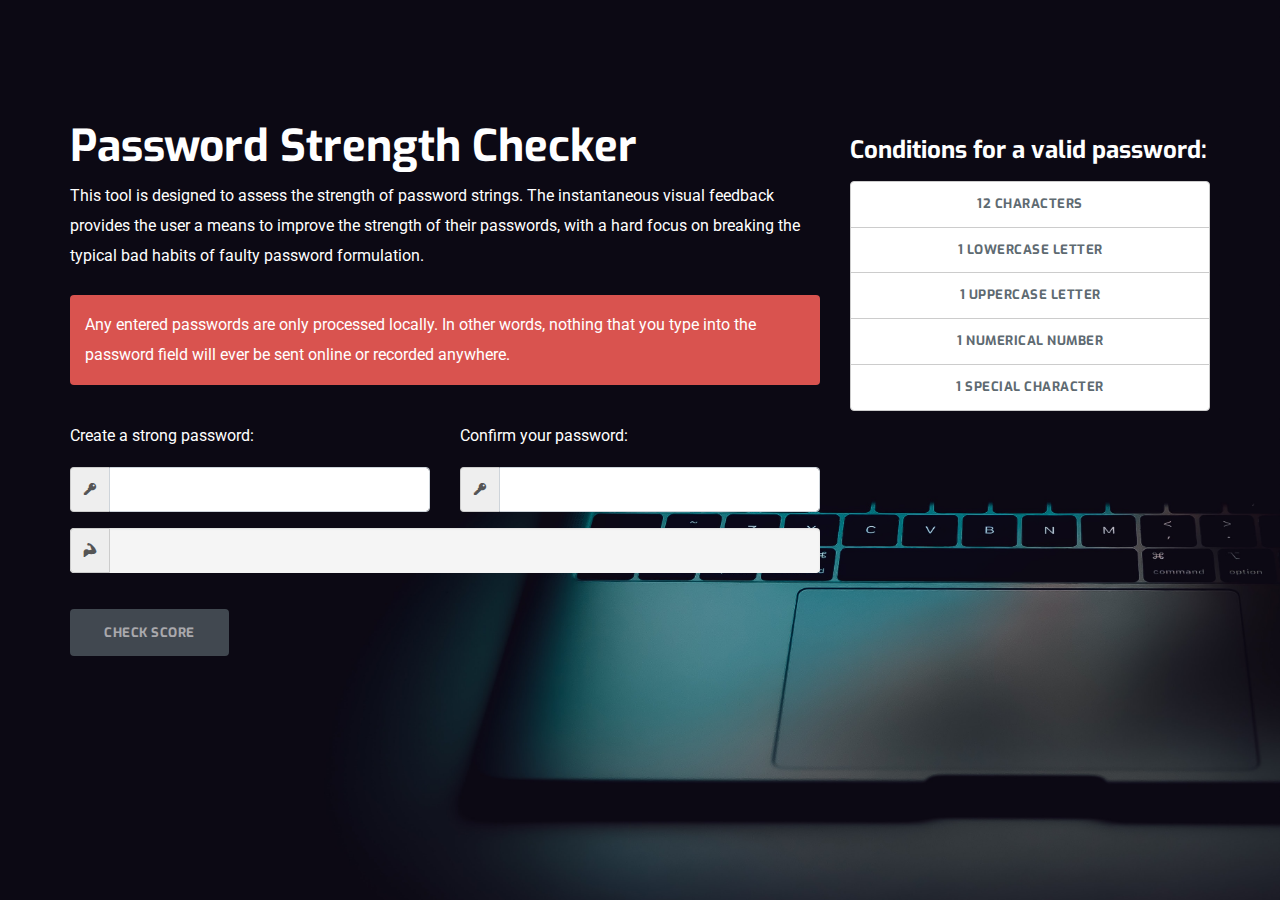
==== commit f7954159: "Update files" ====
--- a/index.html
+++ b/index.html
@@ -16,589 +16,132 @@
 </head>
 
 <body id="top">
-	<!-- ### NAVBAR ### -->
-	<header>
-		<!-- ### NAVBAR ### -->
-		<nav class="navbar navbar-expand-lg navigation" id="navbar">
+	<div id="page-container">
+	<!-- ### HEADER ### -->
+	<header class="masthead">
+		<section class="page-title">
 			<div class="container">
-				<a class="navbar-brand" href="index.html">
-					<img src="images/logo-lorem-ipsum.svg" alt="Logo" class="img-fluid domain-logo">
-				</a>
-				<button class="navbar-toggler collapsed" type="button" data-toggle="collapse" data-target="#navbarmain"
-					aria-controls="navbarmain" aria-expanded="false" aria-label="Toggle navigation">
-					<span class="icofont-navigation-menu"></span>
-				</button>
-				<div class="collapse navbar-collapse" id="navbarmain">
-					<ul class="navbar-nav ml-auto">
-						<!-- ### DISCLAIMER BUTTON ### -->
-						<button type="button" class="btn btn-main" data-toggle="modal" data-target="#disclaimerModal">
-							<i class="icofont-exclamation-tringle mr-2 ico-size"></i> Terms of Service
-						</button>
-						<!-- ### DISCLAIMER MODAL ### -->
-						<div class="modal fade" id="disclaimerModal" tabindex="-1" role="dialog"
-							aria-labelledby="disclaimerModalLabel" aria-hidden="true">
-							<div class="modal-dialog modal-lg" role="document">
-								<div class="modal-content">
-									<div class="modal-header">
-										<h4 class="modal-title" id="disclaimerModalLabel">
-											<i class="icofont-exclamation-tringle mr-2 ico-size"></i> Terms of Service
-										</h4>
-										<button type="button" class="close" data-dismiss="modal" aria-label="Close">
-											<span aria-hidden="true">&times;</span>
-										</button>
+				<div class="row">
+					<!-- ### FIELD INPUT ### -->
+					<div class="col-md-8">
+						<h2 class="mb-2 title-color text-white">Password Strength Checker</h2>
+						<p class="mb-4 text-white">This tool is designed to assess the strength of password strings. The
+							instantaneous visual feedback provides the user a means to improve the strength of their
+							passwords, with a hard focus on breaking the typical bad habits of faulty password
+							formulation.</p>
+						<p class="danger">Any entered passwords are only processed locally. In other words, nothing that
+							you type into the password field will ever be sent online or recorded anywhere.</p>
+						<form id="checkpw" data-toggle="validator" role="form">
+							<!-- ### PASSWORD INPUT ### -->
+							<div class="new-user">
+								<div class="form-group password-group">
+									<div class="form-inline row">
+										<!-- ### PASSWORD 1 ### -->
+										<div class="col-sm-6">
+											<p class="text-white">Create a strong password:</p>
+											<div class="input-group">
+												<span class="input-group-addon"><i
+														class="icofont-key ico-size"></i></span>
+												<input type="password" id="password" data-toggle="password"
+													class="form-control border-radius-right" name="passwordType"
+													onkeyup="validatePassword();checkPassword();"
+													oninput="confirmPassword();" required>
+											</div>
+											<div class="help-block"></div>
+										</div>
+										<!-- ### PASSWORD 2 ### -->
+										<div class="col-sm-6">
+											<p class="text-white">Confirm your password:</p>
+											<div class="input-group">
+												<span class="input-group-addon"><i
+														class="icofont-key ico-size"></i></span>
+												<input type="password" id="password2"
+													class="form-control border-radius-right" data-match="#password"
+													onkeyup="checkPassword();" oninput="confirmPassword();" required>
+											</div>
+											<div class="help-block"></div>
+										</div>
 									</div>
-									<!-- ### DISCLAIMER BODY ### -->
-									<div class="modal-body">
-										<p>Please read these terms of service carefully before using Our Service.</p>
-										<h4>Interpretation</h4>
-										<p>The words of which the initial letter is capitalized have meanings defined
-											under the following conditions. The following definitions shall have the
-											same meaning regardless of whether they appear in singular or in plural.</p>
-										<h4>Definitions</h4>
-										<p>For the purposes of these Terms of Service:</p>
-										<ul>
-											<li>
-												<p><strong>Affiliate</strong> means an entity that controls, is
-													controlled by or is under common control with a party, where
-													&quot;control&quot; means ownership of 50% or more of the shares,
-													equity interest or other securities entitled to vote for election of
-													directors or other managing authority.</p>
-											</li>
-											<li>
-												<p><strong>Country</strong> refers to: Baden-Württemberg, Germany</p>
-											</li>
-											<li>
-												<p><strong>Company</strong> (referred to as either &quot;the
-													Company&quot;, &quot;We&quot;, &quot;Us&quot; or &quot;Our&quot; in
-													this Agreement) refers to Password Strength Checker.</p>
-											</li>
-											<li>
-												<p><strong>Device</strong> means any device that can access the Service
-													such as a computer, a cellphone or a digital tablet.</p>
-											</li>
-											<li>
-												<p><strong>Service</strong> refers to the Website.</p>
-											</li>
-											<li>
-												<p><strong>Terms and Conditions</strong> (also referred as
-													&quot;Terms&quot;) mean these Terms and Conditions that form the
-													entire agreement between You and the Company regarding the use of
-													the Service. This Terms and Conditions agreement has been created
-													with the help of the <a
-														href="https://www.termsfeed.com/terms-conditions-generator/"
-														target="_blank">Terms and Conditions Generator</a>.</p>
-											</li>
-											<li>
-												<p><strong>Third-party Social Media Service</strong> means any services
-													or content (including data, information, products or services)
-													provided by a third-party that may be displayed, included or made
-													available by the Service.</p>
-											</li>
-											<li>
-												<p><strong>Website</strong> refers to Password Strength Checker,
-													accessible from <a
-														href="https://manueldesimone.de/projects/password-checker/index.html"
-														rel="external nofollow noopener"
-														target="_blank">https://manueldesimone.de/projects/password-checker/index.html</a>
-												</p>
-											</li>
-											<li>
-												<p><strong>You</strong> means the individual accessing or using the
-													Service, or the company, or other legal entity on behalf of which
-													such individual is accessing or using the Service, as applicable.
-												</p>
-											</li>
-										</ul>
-										<h4>Acknowledgment</h4>
-										<p>These are the Terms and Conditions governing the use of this Service and the
-											agreement that operates between You and the Company. These Terms and
-											Conditions set out the rights and obligations of all users regarding the use
-											of the Service.</p>
-										<p>Your access to and use of the Service is conditioned on Your acceptance of
-											and compliance with these Terms and Conditions. These Terms and Conditions
-											apply to all visitors, users and others who access or use the Service.</p>
-										<p>By accessing or using the Service You agree to be bound by these Terms and
-											Conditions. If You disagree with any part of these Terms and Conditions then
-											You may not access the Service.</p>
-										<p>You represent that you are over the age of 18. The Company does not permit
-											those under 18 to use the Service.</p>
-										<p>Your access to and use of the Service is also conditioned on Your acceptance
-											of and compliance with the Privacy Policy of the Company. Our Privacy Policy
-											describes Our policies and procedures on the collection, use and disclosure
-											of Your personal information when You use the Application or the Website and
-											tells You about Your privacy rights and how the law protects You. Please
-											read Our Privacy Policy carefully before using Our Service.</p>
-										<h4>Links to Other Websites</h4>
-										<p>Our Service may contain links to third-party web sites or services that are
-											not owned or controlled by the Company.</p>
-										<p>The Company has no control over, and assumes no responsibility for, the
-											content, privacy policies, or practices of any third party web sites or
-											services. You further acknowledge and agree that the Company shall not be
-											responsible or liable, directly or indirectly, for any damage or loss caused
-											or alleged to be caused by or in connection with the use of or reliance on
-											any such content, goods or services available on or through any such web
-											sites or services.</p>
-										<p>We strongly advise You to read the terms and conditions and privacy policies
-											of any third-party web sites or services that You visit.</p>
-										<h4>Termination</h4>
-										<p>We may terminate or suspend Your access immediately, without prior notice or
-											liability, for any reason whatsoever, including without limitation if You
-											breach these Terms and Conditions.</p>
-										<p>Upon termination, Your right to use the Service will cease immediately.</p>
-										<h4>Limitation of Liability</h4>
-										<p>Notwithstanding any damages that You might incur, the entire liability of the
-											Company and any of its suppliers under any provision of this Terms and Your
-											exclusive remedy for all of the foregoing shall be limited to the amount
-											actually paid by You through the Service or 100 USD if You haven't purchased
-											anything through the Service.</p>
-										<p>To the maximum extent permitted by applicable law, in no event shall the
-											Company or its suppliers be liable for any special, incidental, indirect, or
-											consequential damages whatsoever (including, but not limited to, damages for
-											loss of profits, loss of data or other information, for business
-											interruption, for personal injury, loss of privacy arising out of or in any
-											way related to the use of or inability to use the Service, third-party
-											software and/or third-party hardware used with the Service, or otherwise in
-											connection with any provision of this Terms), even if the Company or any
-											supplier has been advised of the possibility of such damages and even if the
-											remedy fails of its essential purpose.</p>
-										<p>Some states do not allow the exclusion of implied warranties or limitation of
-											liability for incidental or consequential damages, which means that some of
-											the above limitations may not apply. In these states, each party's liability
-											will be limited to the greatest extent permitted by law.</p>
-										<h4>&quot;AS IS&quot; and &quot;AS AVAILABLE&quot; Disclaimer</h4>
-										<p>The Service is provided to You &quot;AS IS&quot; and &quot;AS AVAILABLE&quot;
-											and with all faults and defects without warranty of any kind. To the maximum
-											extent permitted under applicable law, the Company, on its own behalf and on
-											behalf of its Affiliates and its and their respective licensors and service
-											providers, expressly disclaims all warranties, whether express, implied,
-											statutory or otherwise, with respect to the Service, including all implied
-											warranties of merchantability, fitness for a particular purpose, title and
-											non-infringement, and warranties that may arise out of course of dealing,
-											course of performance, usage or trade practice. Without limitation to the
-											foregoing, the Company provides no warranty or undertaking, and makes no
-											representation of any kind that the Service will meet Your requirements,
-											achieve any intended results, be compatible or work with any other software,
-											applications, systems or services, operate without interruption, meet any
-											performance or reliability standards or be error free or that any errors or
-											defects can or will be corrected.</p>
-										<p>Without limiting the foregoing, neither the Company nor any of the company's
-											provider makes any representation or warranty of any kind, express or
-											implied: (i) as to the operation or availability of the Service, or the
-											information, content, and materials or products included thereon; (ii) that
-											the Service will be uninterrupted or error-free; (iii) as to the accuracy,
-											reliability, or currency of any information or content provided through the
-											Service; or (iv) that the Service, its servers, the content, or e-mails sent
-											from or on behalf of the Company are free of viruses, scripts, trojan
-											horses, worms, malware, timebombs or other harmful components.</p>
-										<p>Some jurisdictions do not allow the exclusion of certain types of warranties
-											or limitations on applicable statutory rights of a consumer, so some or all
-											of the above exclusions and limitations may not apply to You. But in such a
-											case the exclusions and limitations set forth in this section shall be
-											applied to the greatest extent enforceable under applicable law.</p>
-										<h4>Governing Law</h4>
-										<p>The laws of the Country, excluding its conflicts of law rules, shall govern
-											this Terms and Your use of the Service. Your use of the Application may also
-											be subject to other local, state, national, or international laws.</p>
-										<h4>Disputes Resolution</h4>
-										<p>If You have any concern or dispute about the Service, You agree to first try
-											to resolve the dispute informally by contacting the Company.</p>
-										<h4>For European Union (EU) Users</h4>
-										<p>If You are a European Union consumer, you will benefit from any mandatory
-											provisions of the law of the country in which you are resident in.</p>
-										<h4>United States Legal Compliance</h4>
-										<p>You represent and warrant that (i) You are not located in a country that is
-											subject to the United States government embargo, or that has been designated
-											by the United States government as a &quot;terrorist supporting&quot;
-											country, and (ii) You are not listed on any United States government list of
-											prohibited or restricted parties.</p>
-										<h4>Severability</h4>
-										<p>If any provision of these Terms is held to be unenforceable or invalid, such
-											provision will be changed and interpreted to accomplish the objectives of
-											such provision to the greatest extent possible under applicable law and the
-											remaining provisions will continue in full force and effect.</p>
-										<h4>Waiver</h4>
-										<p>Except as provided herein, the failure to exercise a right or to require
-											performance of an obligation under this Terms shall not effect a party's
-											ability to exercise such right or require such performance at any time
-											thereafter nor shall be the waiver of a breach constitute a waiver of any
-											subsequent breach.</p>
-										<h4>Translation Interpretation</h4>
-										<p>These Terms and Conditions may have been translated if We have made them
-											available to You on our Service.
-											You agree that the original English text shall prevail in the case of a
-											dispute.</p>
-										<h4>Changes to These Terms and Conditions</h4>
-										<p>We reserve the right, at Our sole discretion, to modify or replace these
-											Terms at any time. If a revision is material We will make reasonable efforts
-											to provide at least 30 days' notice prior to any new terms taking effect.
-											What constitutes a material change will be determined at Our sole
-											discretion.</p>
-										<p>By continuing to access or use Our Service after those revisions become
-											effective, You agree to be bound by the revised terms. If You do not agree
-											to the new terms, in whole or in part, please stop using the website and the
-											Service.</p>
-										<h4>Contact</h4>
-										<p>If you have any questions about these Terms and Conditions, You can contact
-											me by email: manuel.desimone@domain.com</p>
+									<!-- ### PASSWORD STRENGTH ### -->
+									<div class="progress mt-3 input-group">
+										<span class="input-group-addon border-right"><i
+												class="icofont-muscle ico-size"></i></span>
+										<span id="passwordStrength" class="progress-bar" role="progressbar"
+											aria-valuenow="0" aria-valuemin="0" aria-valuemax="100"></span>
 									</div>
-									<div class="modal-footer">
-										<button type="button" class="btn btn-main"
-											data-dismiss="modal">Understood</button>
-									</div>
+									<!-- ### SHOW PASSWORD <div id="showPassword"></div> ### -->
 								</div>
 							</div>
-						</div>
-					</ul>
-				</div>
-			</div>
-		</nav>
-	</header>
-	<!-- ### HEADER ### -->
-	<section class="banner">
-		<div class="container">
-			<div class="row">
-				<div class="col-lg-6 col-md-12 col-xl-7">
-					<div class="block">
-						<span class="text-uppercase text-sm letter-spacing text-white">Password strength checker</span>
-						<h1 class="mb-3 mt-3 text-white">Can you make a strong password?</h1>
-						<p class="mb-4 pr-5 text-white">Password strength checker tool is specifically built for Cyber
-							Security concerned persons and anyone can use it with ease. Any password you enter into this
-							tool is safe and is not in any way sent to anywhere via the Internet.</p>
-						<div class="btn-container ">
-							<a href="password.html" class="btn btn-main btn-round"><i
-									class="icofont-shield-alt mr-2 ico-size"></i> Check password strength</a>
-						</div>
-					</div>
-				</div>
-			</div>
-		</div>
-	</section>
-	<!-- ### INFO SECTION ### -->
-	<section class="features">
-		<div class="container">
-			<div class="row">
-				<div class="col-lg-12">
-					<div class="feature-block d-lg-flex">
-						<!-- ### INFO 1 ### -->
-						<div class="feature-item mb-5 mb-lg-0">
-							<div class="icon d-flex align-items-center">
-								<i class="icofont-thief-alt text-lg"></i>
-								<h4 class="mt-3 mb-3 feature-text">How to get hacked</h4>
+							<!-- ### CHECK BUTTON ### -->
+							<!-- <span id="confirm-message2" class="confirm-message"></span> -->
+							<div class="form-group">
+								<input type="button" id="btn-confirm" class="btn btn-main btn-round" data-toggle="modal"
+									data-target="#ModalCenter" value="Check Score" disabled></input>
 							</div>
-							<p class="mg-top mb-30">There are multiple ways a hacker could hack you and one way to keep
-								yourself secure is by knowing how hackers hack the passwords and the methods and
-								software they generally use.</p>
-							<!-- ### LEARN MORE ### -->
-							<button type="button" class="btn btn-main btn-round" data-toggle="modal"
-								data-target="#hackedModal">
-								<i class="icofont-exclamation-circle mr-2 ico-size"></i> Learn more
-							</button>
-							<!-- ### HACKED MODAL ### -->
-							<div class="modal fade" id="hackedModal" tabindex="-1" role="dialog"
-								aria-labelledby="hackedModalLabel" aria-hidden="true">
-								<div class="modal-dialog modal-lg" role="document">
+							<!-- ### SCORE MODAL ### -->
+							<div class="modal fade" id="ModalCenter" tabindex="-1" role="dialog"
+								aria-labelledby="ModalCenterTitle" aria-hidden="true">
+								<div class="modal-dialog modal-dialog-centered" role="document">
 									<div class="modal-content">
 										<div class="modal-header">
-											<h4 class="modal-title" id="hackedModalLabel"><i
-													class="icofont-thief-alt mr-2 ico-size"></i> How to get hacked</h4>
+											<h5 class="modal-title" id="ModalLongTitle">Password Scoring</h5>
 											<button type="button" class="close" data-dismiss="modal" aria-label="Close">
 												<span aria-hidden="true">&times;</span>
 											</button>
 										</div>
+										<!-- ### PASSWORD SCORE ### -->
 										<div class="modal-body">
-											<h5>1. Phishing</h5>
-											<p>Phishing is the most popular technique that involves luring the user into
-												clicking on an email attachment or a link that contains malware. The
-												methods for doing so usually involve sending some important and
-												official-looking email that warns to take action before it's too late.
-												In the end, password-extracting software is installed automatically or
-												the user enters his account details into a look-alike website.</p>
-											<h5>2. Malware</h5>
-											<p>As you've seen, malware is often part of the phishing technique too.
-												However, it can work without the “social engineering” factor if the user
-												is naive enough (he usually is). Two of the most common malware types
-												for stealing passwords are keyloggers and screen scrapers. As their
-												names imply, the former sends all your keystrokes to the hacker, and the
-												latter uploads the screenshots.</p>
-											<h5>3. Social Engineering</h5>
-											<p>Usually, the attacker contacts the victim disguised as a representative
-												of some institution, trying to get as much personal info as possible.
-												There's also a chance that by posing as a bank or Google agent, he or
-												she might get the password or credit card info right away. Contrary to
-												the other techniques, social engineering can happen offline by calling
-												or even personally meeting the victim.</p>
-											<h5>4. Brute Force Attack</h5>
-											<p>If all else fails, password crackers have the brute force attack as a
-												last resort. It basically involves trying all possible combinations
-												until you hit the jackpot. However, password cracking tools allow to
-												modify the attack and significantly reduce the time needed to check all
-												variations. The user and his habits are the weak links again here.</p>
-											<h5>5. Dictionary Attack</h5>
-											<p>A dictionary attack is a type of brute force attack and it's often used
-												together with other brute force attack types. It automatically checks if
-												the password is not some often-used phrase like “iloveyou” by looking at
-												the dictionary. The attacker might also add passwords from other leaked
-												accounts. In such a scenario, the chance of a successful dictionary
-												attack increases substantially.</p>
-											<h5>6. Spidering</h5>
-											<p>Spidering is a supplementary password cracking technique that helps with
-												the above-mentioned brute force and dictionary attacks. It involves
-												gathering information about the victim, usually a company, presuming
-												that it uses some of that info for password creation. The goal is to
-												create a word list that would help guess the password faster.</p>
+											<canvas id="confetti"></canvas>
+
+											<p id="value-text" class="text-bold score">Password Score is
+												<span id="value-digit"></span>
+											</p>
+											<span id="confirmMessage" class="confirm-message"></span>
 										</div>
 										<div class="modal-footer">
-											<button type="button" class="btn btn-main btn-round"
-												data-dismiss="modal">Understood</button>
+											<button type="button" class="btn btn-main btn-button"
+												onClick="location.href='index.html'"> <i
+													class="icofont-refresh mr-2 ico-size"></i> Restart</button>
 										</div>
 									</div>
 								</div>
 							</div>
-						</div>
-						<!-- ### INFO 2 ### -->
-						<div class="feature-item mb-5 mb-lg-0">
-							<div class="icon d-flex align-items-center">
-								<i class="icofont-ssl-security text-lg"></i>
-								<h4 class="mt-3 mb-3 feature-text">How to make it secure</h4>
+						</form>
+					</div>
+					<!-- ### CHECKER LIST ### -->
+					<div class="col-md-4">
+						<div class="block text-center">
+							<div class="icon d-flex align-items-center text-center">
+								<h3 class="mt-3 mb-3 text-white">Conditions for a valid password:</h3>
 							</div>
-							<p class="mg-top mb-30">Want to keep your online accounts secure and protect yourself from
-								hackers? We've got you covered. Follow these tips to come up with a secure password
-								that's easy to remember.</p>
-							<!-- ### GET ADVICE ### -->
-							<button type="button" class="btn btn-main btn-round" data-toggle="modal"
-								data-target="#secureModal">
-								<i class="icofont-exclamation-circle mr-2 ico-size"></i> Get advice
-							</button>
-							<!-- ### SECURE MODAL ### -->
-							<div class="modal fade" id="secureModal" tabindex="-1" role="dialog"
-								aria-labelledby="secureModalLabel" aria-hidden="true">
-								<div class="modal-dialog modal-lg" role="document">
-									<div class="modal-content">
-										<div class="modal-header">
-											<h4 class="modal-title" id="secureModalLabel"><i
-													class="icofont-ssl-security mr-2 ico-size"></i> How to make it
-												secure</h4>
-											<button type="button" class="close" data-dismiss="modal" aria-label="Close">
-												<span aria-hidden="true">&times;</span>
-											</button>
-										</div>
-										<div class="modal-body">
-											<h5>1. Password Manager</h5>
-											<p>With the plethora of websites for which you probably have accounts,
-												there's simply no way to easily remember every single password without
-												duplicating passwords or resorting to some sort of pattern. This is
-												where a password manager comes in—as long as you create a strong master
-												password that you can remember, that's the last password you'll need to
-												deal with.</p>
-											<h5>2. Traditional Password Advice</h5>
-											<p>According to the traditional advice—which is still good—a strong
-												password:</p>
-											<ul>
-												<li>
-													<b>Has 12 Characters, Minimum</b>: You need to choose a password
-													that's long enough. There's no minimum password length everyone
-													agrees on, but you should generally go for passwords that are a
-													minimum of 12 to 14 characters in length. A longer password would be
-													even better.
-												</li>
-												<li>
-													<b>Includes Numbers, Symbols, Capital Letters, and Lower-Case
-														Letters</b>: Use a mix of different types of characters to make
-													the password harder to crack.
-												</li>
-												<li>
-													<b>Isn't a Dictionary Word or Combination of Dictionary Words</b>:
-													Stay away from obvious dictionary words and combinations of
-													dictionary words. Any word on its own is bad. Any combination of a
-													few words, especially if they're obvious, is also bad. For example,
-													“house” is a terrible password. “Red house” is also very bad.
-												</li>
-												<li>
-													<b>Doesn't Rely on Obvious Substitutions</b>: Don't use common
-													substitutions, either — for example, “H0use” isn't strong just
-													because you've replaced an o with a 0. That's just obvious.
-												</li>
-											</ul>
-											<h5>3. Passphrase Method</h5>
-											<p>The traditional advice isn't the only good advice for coming up with a
-												password. Throwing all the usual advice out, the passphrase advises
-												choosing four random words and stringing them together to create a
-												passphrase—a password that involves multiple words. The randomness of
-												the word choice and length of the passphrase makes it strong.</p>
-											<p>The most important thing to remember here is that the words need to be
-												random. For example, <b>"cat in the hat"</b> would be a terrible
-												combination because it's such a common phrase and the words make sense
-												together. <b>"my beautiful red house"</b> would also be bad because the
-												words make grammatical and logical sense together. But, something like
-												<b>"correct horse battery staple"</b> or <b>"seashell glaring molasses
-													invisible"</b> is random. The words don't make sense together and
-												aren't in grammatically correct order, which is good. It should also be
-												much easier to remember than a traditional random password.</p>
-										</div>
-										<div class="modal-footer">
-											<button type="button" class="btn btn-main btn-round"
-												data-dismiss="modal">Understood</button>
-										</div>
-									</div>
-								</div>
-							</div>
-						</div>
-						<!-- ### INFO 3 ### -->
-						<div class="feature-item mb-5 mb-lg-0">
-							<div class="icon d-flex align-items-center">
-								<i class="icofont-error text-lg"></i>
-								<h4 class="mt-3 mb-3 feature-text">Common mistakes</h4>
-							</div>
-							<p class="mg-top mb-30">The most used passwords are based on family names or just a simple
-								pattern. While these types of passwords are easy to remember, they're also some of the
-								least secure.</p>
-							<!-- ### GET ADVICE ### -->
-							<button type="button" class="btn btn-main btn-round" data-toggle="modal"
-								data-target="#mistakesModal">
-								<i class="icofont-exclamation-circle mr-2 ico-size"></i> See examples
-							</button>
-							<!-- ### MISTAKES MODAL ### -->
-							<div class="modal fade" id="mistakesModal" tabindex="-1" role="dialog"
-								aria-labelledby="mistakesModalLabel" aria-hidden="true">
-								<div class="modal-dialog modal-lg" role="document">
-									<div class="modal-content">
-										<div class="modal-header">
-											<h4 class="modal-title" id="mistakesModalLabel"><i
-													class="icofont-error mr-2 ico-size"></i> Common mistakes</h4>
-											<button type="button" class="close" data-dismiss="modal" aria-label="Close">
-												<span aria-hidden="true">&times;</span>
-											</button>
-										</div>
-										<div class="modal-body">
-											<h5>1. The Obvious Password</h5>
-											<p>Many of the most common password are all variations of consecutive
-												numbers. Passwords like <b>123456</b> and even the longer
-												<b>1234567890</b> offer no security. We can assume that people use
-												passwords like this because they are super easy to type. All it takes is
-												running your fingers from left to right across the number row.
-											<p>This also applies to passwords like <b>qwerty</b> and <b>qwertyuiop</b>.
-												They aren't random strings of characters—they're a row of keys on the
-												keyboard that everyone knows.</p>
-											<h5>2. The Default Password</h5>
-											<p>It's astounding that <b>password</b> is as widely used as it is. A lot of
-												devices, such as wireless routers, come with that as the default
-												password. However, most of these devices also include warnings that you
-												need to change the default password to something more secure once you've
-												logged in.</p>
-											<p>Unsurprisingly, a lot of people are lazy and either refuse or forget to
-												change default passwords. It takes little effort to break into someone's
-												Wi-Fi network if they use the default password. There are entire
-												websites devoted to cataloging the default passwords for various router
-												models, which are freely accessibly for anyone to view.</p>
-											<p>So whenever you get a new device or account and you're given a default
-												username and password (such as <b>admin/password</b>), do yourself a
-												favor and change it immediately. Default passwords are like a rusted-out
-												lock that someone can just pull off your gate.</p>
-											<h5>3. The Password With No Numbers or Symbols</h5>
-											<p>Password length isn't the only important factor in how strong it is.
-												Adding in both uppercase and lowercase letters, as well as numbers and
-												symbols, lets you maximize the number of possible choices for each
-												character in your password.</p>
-											<p>If you only use lowercase letters, you have 26 possible choices per
-												character. With an eight-character password, that's 26^8 (about 208.8
-												billion) possible combinations.</p>
-											<p>However, if you use uppercase letters, lowercase letters, and numbers,
-												there are now 62 possible choices per character. With the same
-												eight-character password, those 62 characters provide 62^8 (about 218.3
-												trillion) possibilities.</p>
-											<p>That's a colossal difference, and doesn't even factor the dozens of
-												available symbols into account!</p>
-											<h5>4. The "L33T SP34K" Password</h5>
-											<p>When you add numbers and symbols into your password, there's a caveat you
-												need to know about. If your password contains complete words, never make
-												simple letter-to-number or letter-to-symbol substitutions for individual
-												characters.</p>
-											<p>For example, if your password is <b>cableCABLE</b>, don't replace the
-												<b>a</b> with <b>@</b>, the <b>l</b> with <b>1</b>, the <b>A</b> with
-												<b>4</b>, and the <b>E</b> with <b>3</b>. You might think the resulting
-												password (<b>c@b1eC4BL3</b>) is a lot stronger than the original, but
-												there's a good chance it isn't.</p>
-											<p>People who work to break passwords know that people like doing this, so
-												if someone tries to break into your accounts, they're going to try all
-												these substitutions anyway.</p>
-											<h5>5. The "Personal Info" Password</h5>
-											<p>So far, we've mostly focused on how to protect your password from people
-												cracking it. However, another common way that passwords are compromised
-												is from somebody guessing them.</p>
-											<p>As such, whenever you're coming up with a new password, never include any
-												personal details. A good password should have no relation to you
-												whatsoever. A lot of people use a password that includes basic info
-												about them like their year of birth, pet's name, or something they
-												enjoy.</p>
-										</div>
-										<div class="modal-footer">
-											<button type="button" class="btn btn-main btn-round"
-												data-dismiss="modal">Understood</button>
-										</div>
-									</div>
+							<div class="jumbotron-fluid nopadding">
+								<div class="container">
+									<ul class="list-group" id="requirements">
+										<li id="length" class="list-group-item" data-type="check">12 characters</li>
+										<li id="lowercase" class="list-group-item" data-type="check">1 lowercase letter
+										</li>
+										<li id="uppercase" class="list-group-item" data-type="check">1 uppercase letter
+										</li>
+										<li id="number" class="list-group-item" data-type="check">1 numerical number
+										</li>
+										<li id="special" class="list-group-item" data-type="check">1 special character
+										</li>
+									</ul>
 								</div>
 							</div>
 						</div>
 					</div>
 				</div>
 			</div>
-		</div>
-	</section>
-	<!-- ### ABOUT CYBER SECURITY ### -->
-	<section class="section about">
-		<div class="container">
-			<div class="row align-items-center">
-				<div class="col-lg-4 col-sm-6">
-					<div class="about-img">
-						<img src="images/img-misc-1.jpg" alt="" class="img-fluid">
-						<img src="images/img-misc-2.jpg" alt="" class="img-fluid mt-4">
-					</div>
-				</div>
-				<div class="col-lg-4 col-sm-6">
-					<div class="about-img mt-4 mt-lg-0">
-						<img src="images/img-misc-3.jpg" alt="" class="img-fluid">
-					</div>
-				</div>
-				<div class="col-lg-4">
-					<div class="about-content pl-4 mt-4 mt-lg-0">
-						<h2 class="title-color">Why is Cyber Security important?</h2>
-						<p class="mt-4 mb-5">With an increasing number of users, devices and programs in the modern
-							enterprise, combined with the increased deluge of data - much of which is sensitive or
-							confidential - the importance of cybersecurity continues to grow. The growing volume and
-							sophistication of cyber attackers and attack techniques compound the problem even further.
-						</p>
-					</div>
-				</div>
-			</div>
-		</div>
-	</section>
-	<!-- ### COMPANY VALUES ### -->
-	<section class="section cta-page">
-		<div class="container">
-			<div class="row">
-				<div class="col-lg-4">
-					<div class="cta-content">
-						<h2 class="mb-5 text-white big-text">b.</br> responsible</h2>
-					</div>
-				</div>
-			</div>
-		</div>
-	</section>
-	<!-- ### FOOTER ### -->
-	<footer class="footer bg-white mt-auto">
-		<div class="col-12">
-			<div class="text-center">
-				<p class="my-4">
-					©
-					<script>document.write(new Date().getFullYear())</script> Manuel De Simone | All rights
-					reserved
-				</p>
-			</div>
-		</div>
-	</footer>
-	<!-- ### JS ### -->
+		</section>
+	</header>
+	</div>
+	<!-- ### VENDOR JS ### -->
 	<script src="plugins/jquery/jquery.js"></script>
 	<script src="plugins/bootstrap/js/bootstrap.min.js"></script>
+	<script src="plugins/confetti/confetti.js"></script>
+	<!-- ### CUSTOM JS ### -->
+	<script src="js/password.js"></script>
 </body>
 
 </html>--- a/css/style.css
+++ b/css/style.css
@@ -1,1547 +1,225 @@
-@import url("https://fonts.googleapis.com/css?family=Exo:500,600,700|Roboto&display=swap");
+@import url(https://fonts.googleapis.com/css?family=Exo:500,600,700|Roboto&display=swap);
+
 html {
-  overflow-x: hidden;
-}
-
-/* Hide scrollbar for Chrome, Safari and Opera */
+  overflow-x: hidden
+}
+
 html::-webkit-scrollbar {
-  display: none;
+  display: none
 }
 
 .hide-scrollbar {
--ms-overflow-style: none;  /* IE and Edge */
-  scrollbar-width: none;  /* Firefox */
+  -ms-overflow-style: none;
+  scrollbar-width: none
 }
 
 body {
   line-height: 1.6;
-  font-family: "Roboto", sans-serif;
+  font-family: Roboto, sans-serif;
   -webkit-font-smoothing: antialiased;
   font-size: 16px;
   color: #5e6a71;
   font-weight: 400;
 }
 
-h1, .h1, h2, .h2, h3, .h3, h4, .h4, h5, .h5, h6, .h6 {
-  font-family: "Exo", sans-serif;
+.h1,
+.h2,
+.h3,
+h1,
+h2,
+h3 {
+  font-family: Exo, sans-serif;
   font-weight: 700;
-  color: #222;
-}
-
-h1, .h1 {
-  font-size: 2.5rem;
-}
-
-h2, .h2 {
-  font-size: 44px;
-}
-
-h3, .h3 {
-  font-size: 1.5rem;
-}
-
-h4, .h4 {
-  font-size: 1.3rem;
-  line-height: 30px;
-}
-
-h5, .h5 {
-  font-size: 1.25rem;
-}
-
-h6, .h6 {
-  font-size: 1rem;
+  color: #222
+}
+
+.h1,
+h1 {
+  font-size: 2.5rem
+}
+
+.h2,
+h2 {
+  font-size: 44px
+}
+
+.h3,
+h3 {
+  font-size: 1.5rem
 }
 
 p {
-  line-height: 30px;
-}
-
-.navbar-toggle .icon-bar {
-  background: #223a66;
-}
-
-input[type="email"], input[type="password"], input[type="text"], input[type="tel"] {
+  line-height: 30px
+}
+
+input[type=email],
+input[type=password],
+input[type=tel],
+input[type=text] {
   box-shadow: none;
   height: 45px;
-  outline: none;
-}
-
-input[type="email"]:focus, input[type="password"]:focus, input[type="text"]:focus, input[type="tel"]:focus {
+  outline: 0
+}
+
+input[type=email]:focus,
+input[type=password]:focus,
+input[type=tel]:focus,
+input[type=text]:focus {
   box-shadow: none;
-  border: 1px solid #223a66;
+  border: 3px solid #eee;
+  outline: 0;
+  transition: .1s
 }
 
 .form-control {
   box-shadow: none;
-  border-radius: 0;
+  border-radius: 0
 }
 
 .form-control:focus {
   box-shadow: none;
-  border: 1px solid #223a66;
-}
-
-.py-7 {
-  padding: 7rem 0px;
+  border: 1px solid #223a66
 }
 
 .btn {
   display: inline-block;
   font-size: 14px;
-  font-size: 0.8125rem;
+  font-size: .8125rem;
   font-weight: 700;
   letter-spacing: .5px;
   padding: .75rem 2rem;
-  font-family: "Exo", sans-serif;
+  font-family: Exo, sans-serif;
   text-transform: uppercase;
   border-radius: 5px;
   border: 2px solid transparent;
-  transition: all .35s ease;
+  transition: all .35s ease
 }
 
 .btn.btn-icon i {
-  border-left: 1px solid rgba(255, 255, 255, 0.09);
-  padding-left: 15px;
+  border-left: 1px solid rgba(255, 255, 255, .09);
+  padding-left: 15px
 }
 
 .btn:focus {
-  outline: 0px;
-  box-shadow: none;
+  outline: 0;
+  box-shadow: none
 }
 
 .btn-main {
   background: #5e6a71;
   color: #fff;
   border-color: #5e6a71;
-  box-shadow: 0 4px 7px -1px rgba(0, 0, 0, 0.11), 0 2px 4px -1px rgba(0, 0, 0, 0.07);
+  box-shadow: 0 4px 7px -1px rgba(0, 0, 0, .11), 0 2px 4px -1px rgba(0, 0, 0, .07)
 }
 
 .btn-main:hover {
   background: #7e878d;
   border-color: #7e878d;
   color: #fff;
-  box-shadow: 0 3px 5px -1px rgba(0, 0, 0, 0.09), 0 2px 3px -1px rgba(0, 0, 0, 0.07);
-  transform: scale(1.04);
+  box-shadow: 0 3px 5px -1px rgba(0, 0, 0, .09), 0 2px 3px -1px rgba(0, 0, 0, .07);
+  transform: scale(1.04)
 }
 
 .btn-main-2 {
   background: #e12454;
   color: #fff;
-  border-color: #e12454;
+  border-color: #e12454
 }
 
 .btn-main-2:hover {
   background: #223a66;
   color: #fff;
-  border-color: #223a66;
-}
-
-.btn-solid-border {
-  border: 2px solid #223a66;
-  background: transparent;
-  color: #223a66;
-}
-
-.btn-solid-border:hover {
-  border: 2px solid #223a66;
-  color: #fff;
-  background: #223a66;
-}
-
-.btn-solid-border:hover.btn-icon i {
-  border-left: 1px solid rgba(255, 255, 255, 0.09);
-}
-
-.btn-solid-border.btn-icon i {
-  border-left: 1px solid rgba(0, 0, 0, 0.09);
-}
-
-.btn-transparent {
-  background: transparent;
-  color: #222;
-  border-color: #6F8BA4;
-}
-
-.btn-transparent:hover {
-  background: #6F8BA4;
-  color: #fff;
+  border-color: #223a66
 }
 
 .btn-white {
   background: #fff;
   border-color: #fff;
-  color: #222;
+  color: #222
 }
 
 .btn-white:hover {
   background: #223a66;
   color: #fff;
-  border-color: #223a66;
-}
-
-.btn-solid-white {
-  border-color: #fff;
-  color: #fff;
-}
-
-.btn-solid-white:hover {
-  background: #fff;
-  color: #222;
+  border-color: #223a66
 }
 
 .btn-round {
-  border-radius: 4px;
-}
-
-.btn-round-full {
-  border-radius: 50px;
-}
-
-.btn.active:focus, .btn:active:focus, .btn:focus {
-  outline: 0;
-}
-
-.bg-gray {
-  background: #eff0f3;
-}
-
-.bg-primary {
-  background: #223a66;
-}
-
-.bg-primary-dark {
-  background: #152440;
-}
-
-.bg-primary-darker {
-  background: #090f1a;
-}
-
-.bg-dark {
-  background: #222;
-}
-
-.bg-gradient {
-  background-image: linear-gradient(145deg, rgba(19, 177, 205, 0.95) 0%, rgba(152, 119, 234, 0.95) 100%);
-  background-repeat: repeat-x;
+  border-radius: 4px
+}
+
+.btn:active:focus,
+.btn:focus {
+  outline: 0
 }
 
 .section {
-  padding: 100px 0;
+  padding: 100px 0
 }
 
 .section-sm {
-  padding: 70px 0;
-}
-
-.section-bottom {
-  padding-bottom: 100px;
-}
-
-.subtitle {
-  color: #223a66;
-  font-size: 14px;
-  letter-spacing: 1px;
-}
-
-.overlay:before {
-  content: "";
-  position: absolute;
-  left: 0;
-  top: 0;
-  bottom: 0;
-  right: 0;
-  width: 100%;
-  height: 100%;
-  background: #5e6a71;
-}
-
-.overly-2 {
-  position: relative;
-}
-
-.overly-2:before {
-  content: "";
-  position: absolute;
-  left: 0;
-  top: 0;
-  bottom: 0;
-  right: 0;
-  width: 100%;
-  height: 100%;
-  background: rgba(0, 0, 0, 0.8);
+  padding: 70px 0
 }
 
 .text-sm {
-  font-size: 14px;
+  font-size: 14px
 }
 
 .text-md {
-  font-size: 2.25rem;
-}
-
-.text-lg {
-  font-size: 3.75rem;
-}
-
-.no-spacing {
-  letter-spacing: 0px;
-}
-
-/* Links */
+  font-size: 2.25rem
+}
+
 a {
   color: #222;
   text-decoration: none;
-  transition: all .35s ease;
-}
-
-a:focus, a:hover {
+  transition: all .35s ease
+}
+
+a:focus,
+a:hover {
   color: #7e878d;
-  text-decoration: none;
+  text-decoration: none
 }
 
 a:focus {
-  outline: none;
-}
-
-.content-title {
-  font-size: 40px;
-  line-height: 50px;
+  outline: 0
 }
 
 .page-title {
-  padding: 120px 0px 70px 0px;
-  position: relative;
-}
-
-.page-title .block h1 {
-  color: #fff;
-}
-
-.page-title .block p {
-  color: #fff;
-}
-
-.page-title .breadcumb-nav {
-  margin-top: 60px;
-  padding-top: 30px;
-  border-top: 1px solid rgba(255, 255, 255, 0.06);
-}
-
-.slick-slide:focus, .slick-slide a {
-  outline: none;
-}
-
-@media (max-width: 480px) {
-  h2, .h2 {
-    font-size: 1.3rem;
-    line-height: 36px;
-  }
-}
-
-.title-color {
-  color: #000;
-}
-
-.secondary-bg {
-  background: #223a66;
-}
-
-.section-title {
-  margin-bottom: 70px;
-}
-
-.section-title h2 {
-  color: #223a66;
-}
-
-.text-lg {
-  font-size: 50px;
-}
-
-.gray-bg {
-  background: #f4f9fc;
-}
-
-@media (max-width: 480px) {
-  .text-lg {
-    font-size: 28px;
-  }
-}
-
-@media (max-width: 400px) {
-  .text-lg {
-    font-size: 28px;
-  }
-}
-
-#navbarmain {
-  padding: 52px 0px;
-}
-
-#navbarmain .nav-link {
-  font-weight: 600;
-  padding: 10px 15px;
-  color: #222;
-  font-family: "Exo", sans-serif;
-  text-transform: capitalize;
-  font-size: 16px;
-  transition: all .25s ease;
-}
-
-.dropdown-toggle::after {
-  display: none;
-}
-
-.navbar-brand {
-  margin-top: 10px;
-}
-
-.dropdown .dropdown-menu {
-  position: absolute;
-  display: block;
-  background: #fff;
-  min-width: 240px;
-  top: 130%;
-  left: 0;
-  right: 0px;
-  opacity: 0;
-  padding: 0px;
-  visibility: hidden;
-  transition: all 0.3s ease-out 0s;
-  border: 0px;
-  border-top: 5px solid #e12454;
-  border-radius: 0px;
-}
-
-.dropdown:hover .dropdown-menu {
-  opacity: 1;
-  visibility: visible;
-  top: 115%;
-}
-
-.dropdown .dropdown-item {
-  padding: 13px 20px;
-  border-bottom: 1px solid #eee;
-  background: transparent;
-  font-weight: 400;
-  color: #555;
-}
-
-.dropdown .dropdown-item:hover {
-  color: #e12454;
-}
-
-.header-top-bar {
-  background: #223a66;
-  font-size: 14px;
-  padding: 10px 0px;
-  box-shadow: 0 1px 2px rgba(0, 0, 0, 0.05);
-  color: #fff;
-}
-
-.top-bar-info li a {
-  color: #fff;
-  margin-right: 20px;
-}
-
-.top-right-bar a span {
-  color: #fff;
-  font-weight: 600;
-  letter-spacing: 1px;
-}
-
-.top-right-bar a i {
-  color: #fff;
-  margin-right: 10px;
-}
-
-.bg-1 {
-  background: url("../images/bg/22.jpg") no-repeat 50% 50%;
-  background-size: cover;
-  position: relative;
-}
-
-.banner {
-  position: relative;
-  overflow: hidden;
-  background: #fff;
-  background: url("../images/bg.jpg") no-repeat;
-  background-size: cover;
-  min-height: 550px;
-}
-
-.banner .block {
-  padding: 80px 0px 160px;
-}
-
-.banner .block h1 {
-  font-size: 60px;
-  line-height: 1.2;
-  letter-spacing: -1.2px;
-  text-transform: capitalize;
-  color: #223a66;
-}
-
-.letter-spacing {
-  letter-spacing: 2px;
-}
-
-.text-color {
-  color: #4c575e;
-}
-
-.text-white {
-  color: #fff;
-}
-
-.text-color-2 {
-  color: #e12454;
-}
-
-.divider {
-  width: 40px;
-  height: 5px;
-  background: #e12454;
-}
-
-@media (max-width: 480px) {
-  .banner .block h1 {
-    font-size: 38px;
-    line-height: 50px;
-  }
-  .banner {
-    min-height: 450px;
-    background: #fff !important;
-  }
-}
-
-@media (max-width: 400px) {
-  .banner .block h1 {
-    font-size: 28px;
-    line-height: 40px;
-  }
-  .banner {
-    min-height: 450px;
-    background: #fff !important;
-  }
-}
-
-@media (max-width: 768px) {
-  .banner .block h1 {
-    font-size: 56px;
-    line-height: 70px;
-  }
-  .banner {
-    background: #fff !important;
-  }
-}
-
-@media (max-width: 992px) {
-  .banner {
-    background: #fff !important;
-  }
-}
-
-.about-img img {
-  border-radius: 15px;
-  box-shadow: 0px 0px 30px 0px rgba(0, 42, 106, 0.1);
-}
-
-.award-img {
-  height: 120px;
-  margin-bottom: 10px;
-  align-items: center;
-  display: flex;
-  justify-content: center;
-  background: #eff0f3;
-}
-
-.appoinment-content {
-  position: relative;
-}
-
-.appoinment-content img {
-  width: 85%;
-}
-
-.appoinment-content .emergency {
-  position: absolute;
-  content: "";
-  right: 10px;
-  bottom: 20px;
-  background: #223a66;
-  padding: 48px;
-}
-
-.appoinment-content .emergency h2 {
-  color: #fff;
-}
-
-.appoinment-content .emergency i {
-  margin-right: 10px;
-  color: rgba(255, 255, 255, 0.7);
-}
-
-.appoinment-form {
-  margin-top: 40px;
-}
-
-.appoinment-form .form-control {
-  background: #f4f9fc;
-  height: 55px;
-  border-color: rgba(0, 0, 0, 0.05);
-}
-
-.appoinment-form textarea.form-control {
-  height: auto;
-}
-
-.client-thumb {
-  text-align: center;
-}
-
-.features {
-  margin-top: -70px;
-}
-
-.feature-item {
-  flex-basis: 33.33%;
-  margin: 0px 10px;
-  padding: 40px 30px;
-  background-color: #fff;
-  border-radius: 15px 15px 15px 15px;
-  box-shadow: 0px 0px 30px 0px rgba(0, 42, 106, 0.1);
-}
-
-.feature-text {
-  margin-left: 10px;
-}
-
-.feature-item .feature-icon i {
-  font-size: 50px;
-  color: #5e6a71;
-}
-
-.feature-item h4 {
-  color: #000;
-}
-
-.feature-item p {
-  font-size: 14px;
-}
-
-.feature-section.border-top {
-  border-top: 1px solid rgba(0, 0, 0, 0.05) !important;
-}
-
-.w-hours li {
-  padding: 6px 0px;
-  border-bottom: 1px solid rgba(0, 0, 0, 0.05);
-}
-
-.counter-stat {
-  text-align: center;
-  padding: 55px 0px 40px 0px;
-  position: relative;
-  color: #fff;
-}
-
-.counter-stat i {
-  display: block;
-  color: rgba(255, 255, 255, 0.1);
-  font-size: 70px;
-  position: absolute;
-  left: 0px;
-  right: 0px;
-  top: 0px;
-  -webkit-transform: translateY(25px);
-  transform: translateY(25px);
-}
-
-.counter-stat span {
-  font-size: 70px;
-  color: #fff;
-}
-
-.counter-stat p {
-  margin-bottom: 0px;
-  color: rgba(255, 255, 255, 0.7);
-}
-
-.mb--80 {
-  margin-bottom: -80px;
-}
-
-.service {
-  padding-top: 180px;
-}
-
-.service .service-item {
-  background: #fff;
-  padding: 30px;
-  border-radius: 5px;
-}
-
-.service .icon {
-  float: left;
-  margin-bottom: 10px;
-}
-
-.service i {
-  color: #e12454;
-}
-
-.service h4 {
-  padding-left: 20px;
-}
-
-.service .content {
-  clear: both;
-}
-
-.service-block {
-  padding: 20px;
-  margin-top: 40px;
-  border: 1px solid rgba(0, 0, 0, 0.03);
-  box-shadow: 0 0 38px rgba(21, 40, 82, 0.07);
-}
-
-.service-block img {
-  width: 100%;
-  margin-top: -60px;
-  border: 5px solid #fff;
-}
-
-.department-service {
-  margin-bottom: 40px;
-}
-
-.department-service li {
-  margin-bottom: 10px;
-}
-
-.department-service li i {
-  color: #e12454;
-}
-
-.doctors .btn-group .btn {
-  border-radius: 0px;
-  margin: 0px 2px;
-  text-transform: capitalize;
-  font-size: 16px;
-  padding: .6rem 1.5rem;
-  cursor: pointer;
-}
-
-.doctors .btn-group .btn.active {
-  box-shadow: none !important;
-  border-color: transparent;
-  background: #e12454;
-  color: #fff;
-}
-
-.doctors .btn-group .btn.focus {
-  box-shadow: none !important;
-  border-color: transparent;
-}
-
-.doctors .btn-group .btn:focus {
-  box-shadow: none !important;
-  border-color: transparent;
-  background: #e12454;
-  color: #fff;
-}
-
-.doctors .btn-group .btn:hover {
-  box-shadow: none !important;
-  border-color: transparent;
-  background: #e12454;
-  color: #fff;
-}
-
-.doctors .btn-group > .btn-group:not(:last-child) > .btn, .doctors .btn-group > .btn:not(:last-child):not(.dropdown-toggle), .doctors .btn-group > .btn:not(:first-child) {
-  border-radius: 3px;
-}
-
-.doctor-inner-box {
-  overflow: hidden;
-}
-
-.doctor-inner-box .doctor-profile {
-  overflow: hidden;
-  position: relative;
-  box-shadow: 0px 8px 16px 0px rgba(200, 183, 255, 0.2);
-}
-
-.doctor-inner-box .doctor-profile .doctor-img {
-  transition: all .35s ease;
-}
-
-.doctor-inner-box .doctor-profile .doctor-img:hover {
-  -webkit-transform: scale(1.1);
-  transform: scale(1.1);
-}
-
-.lh-35 {
-  line-height: 35px;
-}
-
-.doctor-info li {
-  margin-bottom: 10px;
-  color: #222;
-}
-
-.doctor-info li i {
-  margin-right: 20px;
-  color: #e12454;
-}
-
-.read-more {
-  color: #223a66;
-}
-
-@media (max-width: 480px) {
-  .doctors .btn-group {
-    display: block;
-  }
-  .doctors .btn-group .btn {
-    margin: 8px 3px;
-  }
-}
-
-@media (max-width: 400px) {
-  .doctors .btn-group {
-    display: block;
-  }
-  .doctors .btn-group .btn {
-    margin: 8px 3px;
-  }
-}
-
-@media (max-width: 768px) {
-  .doctors .btn-group {
-    display: block;
-  }
-  .doctors .btn-group .btn {
-    margin: 8px 3px;
-  }
-}
-
-.cta {
-  background: url("../images/bg/bg-4.jpg") no-repeat 50% 50%;
-  background-size: cover;
-  position: relative;
-  padding: 50px;
-  border-radius: 15px;
-}
-
-.cta:before {
-  position: absolute;
-  content: "";
-  left: 0px;
-  top: 0px;
-  width: 100%;
-  height: 100%;
-  background-color: #5e6a71;
-  border-radius: 15px;
-}
-
-.mb-30 {
-  margin-bottom: 30px;
-}
-
-.text-color-primary {
-  color: #223a66;
-}
-
-.cta-section {
-  margin-bottom: -80px;
-}
-
-.cta-2 {
-  background: url("../images/bg/cta-bg.png") no-repeat;
-  background-position: center center;
-}
-
-.cta-page {
-  background: url("../images/banner.jpg") no-repeat;
-  background-size: cover;
-  position: relative;
-}
-
-.testimonial {
-  position: relative;
-  background-color: #111;
-}
-
-.testimonial:before {
-  width: 48%;
-  height: 100%;
-  top: 0;
-  left: 0px;
-  position: absolute;
-  content: "";
-  background: url("../images/bg/globe.jpg") no-repeat 50% 50%;
-}
-
-.testimonial .slick-dots {
-  text-align: left;
-}
-
-.testimonial-block {
-  position: relative;
-  margin-bottom: 20px;
-}
-
-.testimonial-block p {
-  background: #fff;
-  font-size: 18px;
-}
-
-.testimonial-block .client-info {
-  margin-bottom: 20px;
-}
-
-.testimonial-block .client-info h4 {
-  margin-bottom: 0px;
-}
-
-.testimonial-block i {
-  font-size: 60px;
-  position: absolute;
-  right: 46px;
-  bottom: 89px;
-  opacity: .08;
-}
-
-.testimonial-block .slick-dots {
-  text-align: left;
-}
-
-.testimonial-wrap-2 .slick-dots {
-  margin-left: -10px;
-}
-
-.testimonial-block.style-2 {
-  background: #fff;
-  padding: 30px;
-  margin: 0px 4px;
-  margin-bottom: 30px;
-}
-
-.testimonial-block.style-2 .testimonial-thumb {
-  float: left;
-}
-
-.testimonial-block.style-2 .testimonial-thumb img {
-  width: 80px;
-  height: 80px;
-  border-radius: 100%;
-  margin-right: 20px;
-  margin-bottom: 30px;
-  border: 5px solid #eff0f3;
-  margin-top: -5px;
-}
-
-.testimonial-block.style-2 .client-info p {
-  clear: both;
-  background: transparent;
-}
-
-.testimonial-block.style-2 i {
-  bottom: -20px;
-  color: #e12454;
-  opacity: .3;
-}
-
-@media (max-width: 480px) {
-  .testimonial-wrap {
-    margin-left: 0px;
-  }
-  .testimonial::before {
-    display: none;
-  }
-}
-
-@media (max-width: 400px) {
-  .testimonial-wrap {
-    margin-left: 0px;
-  }
-  .testimonial::before {
-    display: none;
-  }
-}
-
-@media (max-width: 768px) {
-  .testimonial-wrap {
-    margin-left: 0px;
-  }
-  .testimonial::before {
-    display: none;
-  }
-}
-
-@media (max-width: 992px) {
-  .testimonial-wrap {
-    margin-left: 0px;
-  }
-  .testimonial::before {
-    display: none;
-  }
-}
-
-.contact-form-wrap .form-group {
-  margin-bottom: 20px;
-}
-
-.contact-form-wrap .form-group .form-control {
-  height: 60px;
-  border: 1px solid #EEF2F6;
-  box-shadow: none;
-  width: 100%;
-  background: #f4f9fc;
-}
-
-.contact-form-wrap .form-group-2 {
-  margin-bottom: 13px;
-}
-
-.contact-form-wrap .form-group-2 textarea {
-  height: auto;
-  border: 1px solid #EEF2F6;
-  box-shadow: none;
-  background: #f4f9fc;
-  width: 100%;
-}
-
-.social-icons li {
-  margin: 0 6px;
-}
-
-.social-icons a {
-  margin-right: 10px;
-  font-size: 18px;
-}
-
-.mt-90 {
-  margin-top: 90px;
-}
-
-.contact-block {
-  text-align: center;
-  border: 5px solid #EEF2F6;
-  padding: 50px 25px;
-}
-
-.contact-block i {
-  font-size: 50px;
-  margin-bottom: 15px;
-  display: inline-block;
-  color: #e12454;
-}
-
-.blog-item-content h2 {
-  font-weight: 600;
-  font-size: 38px;
-}
-
-/*=================================================================
-  Single Blog Page
-==================================================================*/
-.nav-links .page-numbers {
-  display: inline-block;
-  width: 50px;
-  height: 50px;
-  border-radius: 100%;
-  background: #eee;
-  text-align: center;
-  padding-top: 13px;
-  font-weight: 600;
-  margin-right: 10px;
-}
-
-.nav-links .page-numbers:hover {
-  background: #223a66;
-  color: #fff;
-}
-
-.nav-links .page-numbers.current {
-  background: #223a66;
-  color: #fff;
-}
-
-.comment-area .comment-thumb {
-  margin-right: 20px;
-  margin-bottom: 30px;
-}
-
-.comment-area h5 {
-  font-size: 18px;
-  font-weight: 500;
-}
-
-.comment-area span {
-  font-size: 14px;
-}
-
-.posts-nav h6 {
-  font-weight: 500;
-}
-
-.quote {
-  font-size: 22px;
-  color: #223a66;
-  padding: 40px;
-  font-style: italic;
-  border-left: 5px solid #e12454;
-  margin: 25px 0px;
-}
-
-.tag-option a {
-  border: 1px solid #eff0f3;
-  padding: 6px 12px;
-  color: #6F8BA4;
-  font-size: 14px;
-}
-
-.comment-form .form-control {
-  background: #f7f8fb;
-  border-radius: 5px;
-  border-color: #f7f8fb;
-  height: 50px;
-}
-
-.comment-form textarea.form-control {
-  height: auto;
-}
-
-.post.post-single {
-  border: none;
-}
-
-.post.post-single .post-thumb {
-  margin-top: 30px;
-}
-
-.post-sub-heading {
-  border-bottom: 1px solid #dedede;
-  padding-bottom: 20px;
-  letter-spacing: 2px;
-  text-transform: uppercase;
-  font-size: 16px;
-  margin-bottom: 20px;
-}
-
-.post-social-share {
-  margin-bottom: 50px;
-}
-
-.post-comments {
-  margin: 30px 0;
-}
-
-.post-comments .media {
-  margin-top: 20px;
-}
-
-.post-comments .media > .pull-left {
-  padding-right: 20px;
-}
-
-.post-comments .comment-author {
-  margin-top: 0;
-  margin-bottom: 0px;
-  font-weight: 500;
-}
-
-.post-comments .comment-author a {
-  color: #223a66;
-  font-size: 14px;
-  text-transform: uppercase;
-}
-
-.post-comments time {
-  margin: 0 0 5px;
-  display: inline-block;
-  color: #808080;
-  font-size: 12px;
-}
-
-.post-comments .comment-button {
-  color: #223a66;
-  display: inline-block;
-  margin-left: 5px;
-  font-size: 12px;
-}
-
-.post-comments .comment-button i {
-  margin-right: 5px;
-  display: inline-block;
-}
-
-.post-comments .comment-button:hover {
-  color: #223a66;
-}
-
-.post-excerpt {
-  margin-bottom: 60px;
-}
-
-.post-excerpt h3 a {
-  color: #000;
-}
-
-.post-excerpt p {
-  margin: 0 0 30px;
-}
-
-.post-excerpt blockquote.quote-post {
-  margin: 20px 0;
-}
-
-.post-excerpt blockquote.quote-post p {
-  line-height: 30px;
-  font-size: 20px;
-  color: #223a66;
-}
-
-.comments-section {
-  margin-top: 35px;
-}
-
-.author-about {
-  margin-top: 40px;
-}
-
-.post-author {
-  margin-right: 20px;
-}
-
-.post-author > img {
-  border: 1px solid #dedede;
-  max-width: 120px;
-  padding: 5px;
-  width: 100%;
-}
-
-.comment-list ul {
-  margin-top: 20px;
-}
-
-.comment-list ul li {
-  margin-bottom: 20px;
-}
-
-.comment-wrap {
-  border: 1px solid #dedede;
-  border-radius: 1px;
-  margin-left: 20px;
-  padding: 10px;
-  position: relative;
-}
-
-.comment-wrap .author-avatar {
-  margin-right: 10px;
-}
-
-.comment-wrap .media .media-heading {
-  font-size: 14px;
-  margin-bottom: 8px;
-}
-
-.comment-wrap .media .media-heading a {
-  color: #223a66;
-  font-size: 13px;
-}
-
-.comment-wrap .media .comment-meta {
-  font-size: 12px;
-  color: #888;
-}
-
-.comment-wrap .media p {
-  margin-top: 15px;
-}
-
-.comment-reply-form {
-  margin-top: 80px;
-}
-
-.comment-reply-form input, .comment-reply-form textarea {
-  height: 35px;
-  border-radius: 0;
-  box-shadow: none;
-}
-
-.comment-reply-form input:focus, .comment-reply-form textarea:focus {
-  box-shadow: none;
-  border: 1px solid #223a66;
-}
-
-.comment-reply-form textarea, .comment-reply-form .btn-main {
-  height: auto;
-}
-
-.sidebar-widget {
-  margin-bottom: 30px;
-  padding-bottom: 35px;
-}
-
-.sidebar-widget h5 {
-  margin-bottom: 30px;
-  position: relative;
-  padding-bottom: 15px;
-}
-
-.sidebar-widget h5:before {
-  position: absolute;
-  content: "";
-  left: 0px;
-  bottom: 0px;
-  width: 35px;
-  height: 3px;
-  background: #e12454;
-}
-
-.sidebar-widget.latest-post .media img {
-  border-radius: 7px;
-}
-
-.sidebar-widget.latest-post .media h6 {
-  font-weight: 500;
-  line-height: 1.4;
-}
-
-.sidebar-widget.latest-post .media p {
-  font-size: 12px;
-}
-
-.sidebar-widget.category ul li {
-  margin-bottom: 10px;
-}
-
-.sidebar-widget.category ul li a {
-  color: #222;
-  transition: all 0.3s ease;
-}
-
-.sidebar-widget.category ul li a:hover {
-  color: #223a66;
-  padding-left: 5px;
-}
-
-.sidebar-widget.category ul li span {
-  margin-left: 10px;
-}
-
-.sidebar-widget.tags a {
-  font-size: 12px;
-  text-transform: uppercase;
-  letter-spacing: .075em;
-  line-height: 41px;
-  height: 41px;
-  font-weight: 500;
-  border-radius: 20px;
-  color: #666;
-  display: inline-block;
-  background-color: #eff0f3;
-  margin: 0 7px 10px 0;
-  padding: 0 25px;
-  transition: all .2s ease;
-}
-
-.sidebar-widget.tags a:hover {
-  color: #fff;
-  background: #223a66;
-}
-
-.sidebar-widget.schedule-widget {
-  background: #f4f9fc;
-  padding: 25px;
-}
-
-.sidebar-widget.schedule-widget ul li {
-  padding: 10px 0px;
-  border-bottom: 1px solid #eee;
-}
-
-.search-form {
-  position: relative;
-}
-
-.search-form i {
-  position: absolute;
-  right: 15px;
-  top: 35%;
-}
-
-.footer {
-  padding-bottom: 10px;
-}
-
-.footer .copyright a {
-  font-weight: 600;
-}
-
-.lh-35 {
-  line-height: 35px;
-}
-
-.logo {
-  font-weight: 600;
-  letter-spacing: 1px;
-}
-
-.logo h3 {
-  color: #223a66;
-}
-
-.logo span {
-  color: #223a66;
-}
-
-.widget .divider {
-  height: 3px;
-}
-
-.widget h4 {
-  color: #223a66;
-}
-
-.widget .footer-menu a {
-  color: #6F8BA4;
-}
-
-.widget .footer-menu a:hover {
-  color: #e12454;
-}
-
-.footer-contact-block span {
-  font-weight: 400;
-  color: #6F8BA4;
-}
-
-.footer-contact-block i {
-  font-size: 20px;
-}
-
-.footer-btm {
-  border-top: 1px solid rgba(0, 0, 0, 0.06);
-}
-
-.footer-socials li a {
-  width: 45px;
-  height: 45px;
-  background: #6F8BA4;
-  color: #fff;
-  display: inline-block;
-  text-align: center;
-  border-radius: 100%;
-  padding-top: 12px;
-}
-
-.widget-contact h6 {
-  font-weight: 500;
-  margin-bottom: 18px;
-}
-
-.widget-contact h6 i {
-  color: #e12454;
-}
-
-.subscribe {
-  position: relative;
-}
-
-.subscribe .form-control {
-  border-radius: 50px;
-  height: 60px;
-  padding-left: 25px;
-  border-color: #eee;
-}
-
-.subscribe .btn {
-  position: absolute;
-  right: 6px;
-  top: 6px;
-}
-
-.backtop {
-  position: fixed;
-  background: #e12454;
-  z-index: 9999;
-  display: inline-block;
-  right: 55px;
-  width: 60px;
-  height: 60px;
-  bottom: 50px;
-  text-align: center;
-  display: flex;
-  justify-content: center;
-  align-items: center;
-  opacity: 0;
-  border-radius: 50px;
-}
-
-.backtop i {
-  color: #fff;
-  font-size: 20px;
-}
-
-.reveal {
-  transition: all .3s;
-  cursor: pointer;
-  opacity: 1;
-}
-.domain-logo {
-  position: absolute;
-  width: 200px;
-  top: 0;
-}
-
-.mg-top {
-  margin-top: 15px;
-}
-
-.ico-size {
-  font-size: 20px;
-}
-
-.big-text {
-  font-size: 60px;
-  margin-left: 500px;
-}
-
-.bg-grey {
-  background-color: #5e6a71;
+  padding: 120px 0 70px 0;
+  position: relative
 }
 
 @-webkit-keyframes progress-bar-stripes {
   from {
-    background-position: 40px 0;
-  }
+    background-position: 40px 0
+  }
+
   to {
-    background-position: 0 0;
-  }
-}
+    background-position: 0 0
+  }
+}
+
 @-o-keyframes progress-bar-stripes {
   from {
-    background-position: 40px 0;
-  }
+    background-position: 40px 0
+  }
+
   to {
-    background-position: 0 0;
-  }
-}
+    background-position: 0 0
+  }
+}
+
 @keyframes progress-bar-stripes {
   from {
-    background-position: 40px 0;
-  }
+    background-position: 40px 0
+  }
+
   to {
-    background-position: 0 0;
-  }
-}
+    background-position: 0 0
+  }
+}
+
 .progress {
   height: 45px;
   margin-bottom: 20px;
@@ -1549,8 +227,9 @@
   background-color: #f5f5f5;
   border-radius: 4px;
   -webkit-box-shadow: inset 0 1px 2px rgba(0, 0, 0, .1);
-          box-shadow: inset 0 1px 2px rgba(0, 0, 0, .1);
-}
+  box-shadow: inset 0 1px 2px rgba(0, 0, 0, .1)
+}
+
 .progress-bar {
   float: left;
   width: 0;
@@ -1558,407 +237,206 @@
   line-height: 34px;
   color: #fff;
   text-align: center;
-  transition: width 500ms linear;
-  background-color: #337ab7;
+  transition: width .5s linear;
   -webkit-box-shadow: inset 0 -1px 0 rgba(0, 0, 0, .15);
-          box-shadow: inset 0 -1px 0 rgba(0, 0, 0, .15);
+  box-shadow: inset 0 -1px 0 rgba(0, 0, 0, .15);
   -webkit-transition: width .6s ease;
-       -o-transition: width .6s ease;
-          transition: width .6s ease;
-  font-size: 0.8125rem;
+  -o-transition: width .6s ease;
+  transition: width .6s ease;
+  font-size: .8125rem;
   font-weight: 700;
-  font-family: "Exo", sans-serif;
+  font-family: Exo, sans-serif;
   text-transform: uppercase;
-  letter-spacing: .5px;
-}
-.progress-striped .progress-bar,
-.progress-bar-striped {
-  background-image: -webkit-linear-gradient(45deg, rgba(255, 255, 255, .15) 25%, transparent 25%, transparent 50%, rgba(255, 255, 255, .15) 50%, rgba(255, 255, 255, .15) 75%, transparent 75%, transparent);
-  background-image:      -o-linear-gradient(45deg, rgba(255, 255, 255, .15) 25%, transparent 25%, transparent 50%, rgba(255, 255, 255, .15) 50%, rgba(255, 255, 255, .15) 75%, transparent 75%, transparent);
-  background-image:         linear-gradient(45deg, rgba(255, 255, 255, .15) 25%, transparent 25%, transparent 50%, rgba(255, 255, 255, .15) 50%, rgba(255, 255, 255, .15) 75%, transparent 75%, transparent);
-  -webkit-background-size: 40px 40px;
-          background-size: 40px 40px;
-}
-.progress.active .progress-bar,
-.progress-bar.active {
-  -webkit-animation: progress-bar-stripes 2s linear infinite;
-       -o-animation: progress-bar-stripes 2s linear infinite;
-          animation: progress-bar-stripes 2s linear infinite;
-}
+  letter-spacing: .5px
+}
+
+.progress-bar-danger {
+  background-color: #d9534f
+}
+
+.progress-bar-warning {
+  background-color: #f0ad4e;
+}
+
 .progress-bar-success {
   background-color: #5cb85c;
 }
-.progress-striped .progress-bar-success {
-  background-image: -webkit-linear-gradient(45deg, rgba(255, 255, 255, .15) 25%, transparent 25%, transparent 50%, rgba(255, 255, 255, .15) 50%, rgba(255, 255, 255, .15) 75%, transparent 75%, transparent);
-  background-image:      -o-linear-gradient(45deg, rgba(255, 255, 255, .15) 25%, transparent 25%, transparent 50%, rgba(255, 255, 255, .15) 50%, rgba(255, 255, 255, .15) 75%, transparent 75%, transparent);
-  background-image:         linear-gradient(45deg, rgba(255, 255, 255, .15) 25%, transparent 25%, transparent 50%, rgba(255, 255, 255, .15) 50%, rgba(255, 255, 255, .15) 75%, transparent 75%, transparent);
-}
-.progress-bar-info {
-  background-color: #5bc0de;
-}
-.progress-striped .progress-bar-info {
-  background-image: -webkit-linear-gradient(45deg, rgba(255, 255, 255, .15) 25%, transparent 25%, transparent 50%, rgba(255, 255, 255, .15) 50%, rgba(255, 255, 255, .15) 75%, transparent 75%, transparent);
-  background-image:      -o-linear-gradient(45deg, rgba(255, 255, 255, .15) 25%, transparent 25%, transparent 50%, rgba(255, 255, 255, .15) 50%, rgba(255, 255, 255, .15) 75%, transparent 75%, transparent);
-  background-image:         linear-gradient(45deg, rgba(255, 255, 255, .15) 25%, transparent 25%, transparent 50%, rgba(255, 255, 255, .15) 50%, rgba(255, 255, 255, .15) 75%, transparent 75%, transparent);
-}
-.progress-bar-warning {
-  background-color: #f0ad4e;
-}
-.progress-striped .progress-bar-warning {
-  background-image: -webkit-linear-gradient(45deg, rgba(255, 255, 255, .15) 25%, transparent 25%, transparent 50%, rgba(255, 255, 255, .15) 50%, rgba(255, 255, 255, .15) 75%, transparent 75%, transparent);
-  background-image:      -o-linear-gradient(45deg, rgba(255, 255, 255, .15) 25%, transparent 25%, transparent 50%, rgba(255, 255, 255, .15) 50%, rgba(255, 255, 255, .15) 75%, transparent 75%, transparent);
-  background-image:         linear-gradient(45deg, rgba(255, 255, 255, .15) 25%, transparent 25%, transparent 50%, rgba(255, 255, 255, .15) 50%, rgba(255, 255, 255, .15) 75%, transparent 75%, transparent);
-}
-.progress-bar-danger {
-  background-color: #d9534f;
-}
-.progress-striped .progress-bar-danger {
-  background-image: -webkit-linear-gradient(45deg, rgba(255, 255, 255, .15) 25%, transparent 25%, transparent 50%, rgba(255, 255, 255, .15) 50%, rgba(255, 255, 255, .15) 75%, transparent 75%, transparent);
-  background-image:      -o-linear-gradient(45deg, rgba(255, 255, 255, .15) 25%, transparent 25%, transparent 50%, rgba(255, 255, 255, .15) 50%, rgba(255, 255, 255, .15) 75%, transparent 75%, transparent);
-  background-image:         linear-gradient(45deg, rgba(255, 255, 255, .15) 25%, transparent 25%, transparent 50%, rgba(255, 255, 255, .15) 50%, rgba(255, 255, 255, .15) 75%, transparent 75%, transparent);
-}
 
 .btn.disabled,
-.btn[disabled],
-fieldset[disabled] .btn {
+.btn[disabled] {
   cursor: not-allowed;
-  filter: alpha(opacity=65);
   -webkit-box-shadow: none;
-          box-shadow: none;
-  opacity: .65;
+  box-shadow: none;
+  opacity: .65
 }
 
 .nopadding {
-  padding: 0 !important;
-}
-
-.has-feedback {
-  position: relative;
-}
-.has-feedback .form-control {
-  padding-right: 42.5px;
-}
-.form-control-feedback {
-  position: absolute;
-  top: 0;
-  right: 0;
-  z-index: 2;
-  display: block;
-  width: 34px;
-  height: 34px;
-  line-height: 34px;
-  text-align: center;
-  pointer-events: none;
-}
-.input-lg + .form-control-feedback,
-.input-group-lg + .form-control-feedback,
-.form-group-lg .form-control + .form-control-feedback {
-  width: 46px;
-  height: 46px;
-  line-height: 46px;
-}
-.input-sm + .form-control-feedback,
-.input-group-sm + .form-control-feedback,
-.form-group-sm .form-control + .form-control-feedback {
-  width: 30px;
-  height: 30px;
-  line-height: 30px;
-}
-.has-success .help-block,
-.has-success .control-label,
-.has-success .radio,
-.has-success .checkbox,
-.has-success .radio-inline,
-.has-success .checkbox-inline,
-.has-success.radio label,
-.has-success.checkbox label,
-.has-success.radio-inline label,
-.has-success.checkbox-inline label {
-  color: #3c763d;
-}
-.has-success .form-control {
-  border-color: #3c763d;
-  -webkit-box-shadow: inset 0 1px 1px rgba(0, 0, 0, .075);
-          box-shadow: inset 0 1px 1px rgba(0, 0, 0, .075);
-}
-.has-success .form-control:focus {
-  border-color: #2b542c;
-  -webkit-box-shadow: inset 0 1px 1px rgba(0, 0, 0, .075), 0 0 6px #67b168;
-          box-shadow: inset 0 1px 1px rgba(0, 0, 0, .075), 0 0 6px #67b168;
-}
-.has-success .input-group-addon {
-  color: #3c763d;
-  background-color: #dff0d8;
-  border-color: #3c763d;
-}
-.has-success .form-control-feedback {
-  color: #3c763d;
-}
-.has-warning .help-block,
-.has-warning .control-label,
-.has-warning .radio,
-.has-warning .checkbox,
-.has-warning .radio-inline,
-.has-warning .checkbox-inline,
-.has-warning.radio label,
-.has-warning.checkbox label,
-.has-warning.radio-inline label,
-.has-warning.checkbox-inline label {
-  color: #8a6d3b;
-}
-.has-warning .form-control {
-  border-color: #8a6d3b;
-  -webkit-box-shadow: inset 0 1px 1px rgba(0, 0, 0, .075);
-          box-shadow: inset 0 1px 1px rgba(0, 0, 0, .075);
-}
-.has-warning .form-control:focus {
-  border-color: #66512c;
-  -webkit-box-shadow: inset 0 1px 1px rgba(0, 0, 0, .075), 0 0 6px #c0a16b;
-          box-shadow: inset 0 1px 1px rgba(0, 0, 0, .075), 0 0 6px #c0a16b;
-}
-.has-warning .input-group-addon {
-  color: #8a6d3b;
-  background-color: #fcf8e3;
-  border-color: #8a6d3b;
-}
-.has-warning .form-control-feedback {
-  color: #8a6d3b;
-}
-.has-error .help-block,
-.has-error .control-label,
-.has-error .radio,
-.has-error .checkbox,
-.has-error .radio-inline,
-.has-error .checkbox-inline,
-.has-error.radio label,
-.has-error.checkbox label,
-.has-error.radio-inline label,
-.has-error.checkbox-inline label {
-  color: #a94442;
-}
-.has-error .form-control {
-  border-color: #a94442;
-  -webkit-box-shadow: inset 0 1px 1px rgba(0, 0, 0, .075);
-          box-shadow: inset 0 1px 1px rgba(0, 0, 0, .075);
-}
-.has-error .form-control:focus {
-  border-color: #843534;
-  -webkit-box-shadow: inset 0 1px 1px rgba(0, 0, 0, .075), 0 0 6px #ce8483;
-          box-shadow: inset 0 1px 1px rgba(0, 0, 0, .075), 0 0 6px #ce8483;
-}
-.has-error .input-group-addon {
-  color: #a94442;
-  background-color: #f2dede;
-  border-color: #a94442;
-}
-.has-error .form-control-feedback {
-  color: #a94442;
-}
-.has-feedback label ~ .form-control-feedback {
-  top: 25px;
-}
-.has-feedback label.sr-only ~ .form-control-feedback {
-  top: 0;
+  padding: 0 !important
 }
 
 .input-group {
   position: relative;
   display: table;
-  border-collapse: separate;
-}
-.input-group[class*="col-"] {
-  float: none;
-  padding-right: 0;
-  padding-left: 0;
-}
+  border-collapse: separate
+}
+
 .input-group .form-control {
   position: relative;
   z-index: 2;
   float: left;
   width: 100%;
-  margin-bottom: 0;
-}
+  margin-bottom: 0
+}
+
 .input-group .form-control:focus {
-  z-index: 3;
-}
-.input-group-lg > .form-control,
-.input-group-lg > .input-group-addon,
-.input-group-lg > .input-group-btn > .btn {
-  height: 46px;
-  padding: 10px 16px;
-  font-size: 18px;
-  line-height: 1.3333333;
-  border-radius: 6px;
-}
-select.input-group-lg > .form-control,
-select.input-group-lg > .input-group-addon,
-select.input-group-lg > .input-group-btn > .btn {
-  height: 46px;
-  line-height: 46px;
-}
-textarea.input-group-lg > .form-control,
-textarea.input-group-lg > .input-group-addon,
-textarea.input-group-lg > .input-group-btn > .btn,
-select[multiple].input-group-lg > .form-control,
-select[multiple].input-group-lg > .input-group-addon,
-select[multiple].input-group-lg > .input-group-btn > .btn {
-  height: auto;
-}
-.input-group-sm > .form-control,
-.input-group-sm > .input-group-addon,
-.input-group-sm > .input-group-btn > .btn {
+  z-index: 3
+}
+
+.input-group-sm>.form-control,
+.input-group-sm>.input-group-addon,
+.input-group-sm>.input-group-btn>.btn {
   height: 30px;
   padding: 5px 10px;
   font-size: 12px;
   line-height: 1.5;
-  border-radius: 3px;
-}
-select.input-group-sm > .form-control,
-select.input-group-sm > .input-group-addon,
-select.input-group-sm > .input-group-btn > .btn {
-  height: 30px;
-  line-height: 30px;
-}
-textarea.input-group-sm > .form-control,
-textarea.input-group-sm > .input-group-addon,
-textarea.input-group-sm > .input-group-btn > .btn,
-select[multiple].input-group-sm > .form-control,
-select[multiple].input-group-sm > .input-group-addon,
-select[multiple].input-group-sm > .input-group-btn > .btn {
-  height: auto;
-}
+  border-radius: 3px
+}
+
+.input-group .form-control,
 .input-group-addon,
-.input-group-btn,
-.input-group .form-control {
-  display: table-cell;
-}
+.input-group-btn {
+  display: table-cell
+}
+
+.input-group .form-control:not(:first-child):not(:last-child),
 .input-group-addon:not(:first-child):not(:last-child),
-.input-group-btn:not(:first-child):not(:last-child),
-.input-group .form-control:not(:first-child):not(:last-child) {
-  border-radius: 0;
-}
+.input-group-btn:not(:first-child):not(:last-child) {
+  border-radius: 0
+}
+
 .input-group-addon,
 .input-group-btn {
   width: 1%;
   white-space: nowrap;
-  vertical-align: middle;
-}
+  vertical-align: middle
+}
+
 .input-group-addon {
   padding: 6px 12px;
   font-size: 14px;
-  font-weight: normal;
+  font-weight: 400;
   line-height: 1;
   color: #555;
   text-align: center;
   background-color: #eee;
   border: 1px solid #ccc;
-  border-radius: 4px;
-}
+  border-radius: 4px
+}
+
 .input-group-addon.input-sm {
   padding: 5px 10px;
   font-size: 12px;
-  border-radius: 3px;
-}
-.input-group-addon.input-lg {
-  padding: 10px 16px;
-  font-size: 18px;
-  border-radius: 6px;
-}
-.input-group-addon input[type="radio"],
-.input-group-addon input[type="checkbox"] {
-  margin-top: 0;
-}
+  border-radius: 3px
+}
+
+.input-group-addon input[type=checkbox],
+.input-group-addon input[type=radio] {
+  margin-top: 0
+}
+
 .input-group .form-control:first-child,
 .input-group-addon:first-child,
-.input-group-btn:first-child > .btn,
-.input-group-btn:first-child > .btn-group > .btn,
-.input-group-btn:first-child > .dropdown-toggle,
-.input-group-btn:last-child > .btn:not(:last-child):not(.dropdown-toggle),
-.input-group-btn:last-child > .btn-group:not(:last-child) > .btn {
+.input-group-btn:first-child>.btn,
+.input-group-btn:first-child>.btn-group>.btn,
+.input-group-btn:last-child>.btn-group:not(:last-child)>.btn,
+.input-group-btn:last-child>.btn:not(:last-child):not(.dropdown-toggle) {
   border-top-right-radius: 0;
-  border-bottom-right-radius: 0;
-}
+  border-bottom-right-radius: 0
+}
+
 .input-group-addon:first-child {
-  border-right: 0;
-}
+  border-right: 0
+}
+
 .input-group .form-control:last-child,
 .input-group-addon:last-child,
-.input-group-btn:last-child > .btn,
-.input-group-btn:last-child > .btn-group > .btn,
-.input-group-btn:last-child > .dropdown-toggle,
-.input-group-btn:first-child > .btn:not(:first-child),
-.input-group-btn:first-child > .btn-group:not(:first-child) > .btn {
+.input-group-btn:first-child>.btn-group:not(:first-child)>.btn,
+.input-group-btn:first-child>.btn:not(:first-child),
+.input-group-btn:last-child>.btn,
+.input-group-btn:last-child>.btn-group>.btn {
   border-top-left-radius: 0;
-  border-bottom-left-radius: 0;
-}
+  border-bottom-left-radius: 0
+}
+
 .input-group-addon:last-child {
-  border-left: 0;
+  border-left: 0
 }
 
 .masthead {
-	height: 100vh;
+  height: 100vh;
   min-height: 800px;
-	background-image: url("../images/bg-2.jpg");
-	background-size: cover;
-	background-position: center;
-	background-repeat: no-repeat;
+  background-image: url(../images/bg.jpg);
+  background-size: cover;
+  background-position: center;
+  background-repeat: no-repeat
 }
 
 .h-100 {
-	height: 100% !important;
+  height: 100% !important
 }
 
 .border-right {
-  border-right: 1px solid #ccc !important;
+  border-right: 1px solid #ccc !important
 }
 
 .border-radius-right {
   border-top-right-radius: 4px;
-  border-bottom-right-radius: 4px;
-}
-
-.list-group{
+  border-bottom-right-radius: 4px
+}
+
+.list-group {
   display: -ms-flexbox;
   display: flex;
   -ms-flex-direction: column;
   flex-direction: column;
   padding-left: 0;
-  margin-bottom: 0;
-}
-
-.list-group-item{
-  position:relative;
-  display:block;padding:.75rem 1.25rem;
-  margin-bottom:-1px;background-color:#fff;
-  border:1px solid #ccc;
-  -webkit-transition: background-color 200ms linear;
-  -moz-transition: background-color 200ms linear;
-  -o-transition: background-color 200ms linear;
-  -ms-transition: background-color 200ms linear;
-  transition: background-color 200ms linear;
-  font-size: 0.8125rem;
+  margin-bottom: 0
+}
+
+.list-group-item {
+  position: relative;
+  display: block;
+  padding: .75rem 1.25rem;
+  margin-bottom: -1px;
+  background-color: #fff;
+  border: 1px solid #ccc;
+  -webkit-transition: background-color .2s linear;
+  -moz-transition: background-color .2s linear;
+  -o-transition: background-color .2s linear;
+  -ms-transition: background-color .2s linear;
+  transition: background-color .2s linear;
+  font-size: .8125rem;
   font-weight: 700;
-  font-family: "Exo", sans-serif;
+  font-family: Exo, sans-serif;
   text-transform: uppercase;
-  letter-spacing: .5px;
-}
-
-.confirm-message{
+  letter-spacing: .5px
+}
+
+.confirm-message {
   margin: 0;
-  padding: 0;
+  padding: 0
 }
 
 .score {
   color: #fff;
   border-radius: 4px;
   padding: 10px;
-  font-weight: bold;
-}
-
-input[type=password]::-ms-reveal,
-input[type=password]::-ms-clear
-{
-    display: none;
+  font-weight: 700
+}
+
+input[type=password]::-ms-clear,
+input[type=password]::-ms-reveal {
+  display: none
 }
 
 #confetti {
@@ -1968,24 +446,21 @@
   width: 100%;
   height: 100vh;
   z-index: -1;
-  visibility: hidden;
-}
-
-#confetti.active {
-  visibility: visible;
-}
-
-.disclaimer-link {
-  cursor: pointer !important;
+  visibility: hidden
 }
 
 .danger {
   color: #fff;
   background-color: #d9534f;
   padding: 15px;
-  border-radius: 4px;
+  border-radius: 4px
 }
 
 .text-bold {
-  font-weight: bold;
+  font-weight: 700
+}
+
+.modal.fade .modal-dialog {
+  transition: none;
+  transform: none;
 }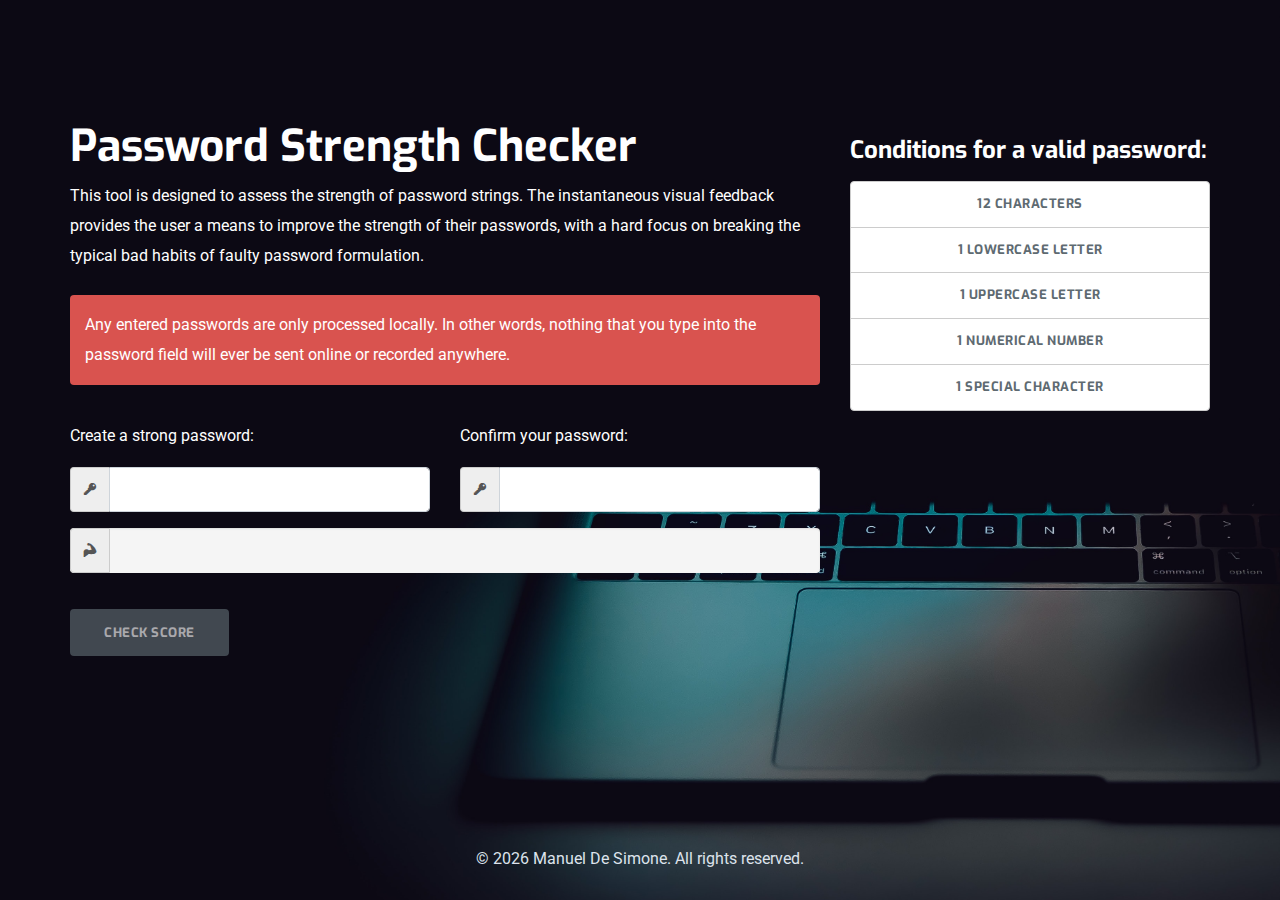
==== commit 9d4404b5: "Update files" ====
--- a/index.html
+++ b/index.html
@@ -17,124 +17,135 @@
 
 <body id="top">
 	<div id="page-container">
-	<!-- ### HEADER ### -->
-	<header class="masthead">
-		<section class="page-title">
-			<div class="container">
-				<div class="row">
-					<!-- ### FIELD INPUT ### -->
-					<div class="col-md-8">
-						<h2 class="mb-2 title-color text-white">Password Strength Checker</h2>
-						<p class="mb-4 text-white">This tool is designed to assess the strength of password strings. The
-							instantaneous visual feedback provides the user a means to improve the strength of their
-							passwords, with a hard focus on breaking the typical bad habits of faulty password
-							formulation.</p>
-						<p class="danger">Any entered passwords are only processed locally. In other words, nothing that
-							you type into the password field will ever be sent online or recorded anywhere.</p>
-						<form id="checkpw" data-toggle="validator" role="form">
-							<!-- ### PASSWORD INPUT ### -->
-							<div class="new-user">
-								<div class="form-group password-group">
-									<div class="form-inline row">
-										<!-- ### PASSWORD 1 ### -->
-										<div class="col-sm-6">
-											<p class="text-white">Create a strong password:</p>
-											<div class="input-group">
-												<span class="input-group-addon"><i
-														class="icofont-key ico-size"></i></span>
-												<input type="password" id="password" data-toggle="password"
-													class="form-control border-radius-right" name="passwordType"
-													onkeyup="validatePassword();checkPassword();"
-													oninput="confirmPassword();" required>
+		<!-- ### HEADER ### -->
+		<header class="masthead">
+			<div class="page-title">
+				<div class="container">
+					<div class="row">
+						<!-- ### FIELD INPUT ### -->
+						<div class="col-md-8">
+							<h2 class="mb-2 title-color text-white">Password Strength Checker</h2>
+							<p class="mb-4 text-white">This tool is designed to assess the strength of password strings.
+								The
+								instantaneous visual feedback provides the user a means to improve the strength of their
+								passwords, with a hard focus on breaking the typical bad habits of faulty password
+								formulation.</p>
+							<p class="danger">Any entered passwords are only processed locally. In other words, nothing
+								that
+								you type into the password field will ever be sent online or recorded anywhere.</p>
+							<form id="checkpw" data-toggle="validator" role="form">
+								<!-- ### PASSWORD INPUT ### -->
+								<div class="new-user">
+									<div class="form-group password-group">
+										<div class="form-inline row">
+											<!-- ### PASSWORD 1 ### -->
+											<div class="col-sm-6">
+												<p class="text-white">Create a strong password:</p>
+												<div class="input-group">
+													<span class="input-group-addon"><i
+															class="icofont-key ico-size"></i></span>
+													<input type="password" id="password" data-toggle="password"
+														class="form-control border-radius-right" name="passwordType"
+														onkeyup="validatePassword();checkPassword();"
+														oninput="confirmPassword();" required>
+												</div>
+												<div class="help-block"></div>
 											</div>
-											<div class="help-block"></div>
+											<!-- ### PASSWORD 2 ### -->
+											<div class="col-sm-6">
+												<p class="text-white">Confirm your password:</p>
+												<div class="input-group">
+													<span class="input-group-addon"><i
+															class="icofont-key ico-size"></i></span>
+													<input type="password" id="password2"
+														class="form-control border-radius-right" data-match="#password"
+														onkeyup="checkPassword();" oninput="confirmPassword();"
+														required>
+												</div>
+												<div class="help-block"></div>
+											</div>
 										</div>
-										<!-- ### PASSWORD 2 ### -->
-										<div class="col-sm-6">
-											<p class="text-white">Confirm your password:</p>
-											<div class="input-group">
-												<span class="input-group-addon"><i
-														class="icofont-key ico-size"></i></span>
-												<input type="password" id="password2"
-													class="form-control border-radius-right" data-match="#password"
-													onkeyup="checkPassword();" oninput="confirmPassword();" required>
+										<!-- ### PASSWORD STRENGTH ### -->
+										<div class="progress mt-3 input-group">
+											<span class="input-group-addon border-right"><i
+													class="icofont-muscle ico-size"></i></span>
+											<span id="passwordStrength" class="progress-bar" role="progressbar"
+												aria-valuenow="0" aria-valuemin="0" aria-valuemax="100"></span>
+										</div>
+										<!-- ### SHOW PASSWORD <div id="showPassword"></div> ### -->
+									</div>
+								</div>
+								<!-- ### CHECK BUTTON ### -->
+								<!-- <span id="confirm-message2" class="confirm-message"></span> -->
+								<div class="form-group">
+									<input type="button" id="btn-confirm" class="btn btn-main btn-round"
+										data-toggle="modal" data-target="#ModalCenter" value="Check Score"
+										disabled></input>
+								</div>
+								<!-- ### SCORE MODAL ### -->
+								<div class="modal fade" id="ModalCenter" tabindex="-1" role="dialog"
+									aria-labelledby="ModalCenterTitle" aria-hidden="true">
+									<div class="modal-dialog modal-dialog-centered" role="document">
+										<div class="modal-content">
+											<div class="modal-header">
+												<h5 class="modal-title" id="ModalLongTitle">Password Scoring</h5>
+												<button type="button" class="close" data-dismiss="modal"
+													aria-label="Close">
+													<span aria-hidden="true">&times;</span>
+												</button>
 											</div>
-											<div class="help-block"></div>
-										</div>
-									</div>
-									<!-- ### PASSWORD STRENGTH ### -->
-									<div class="progress mt-3 input-group">
-										<span class="input-group-addon border-right"><i
-												class="icofont-muscle ico-size"></i></span>
-										<span id="passwordStrength" class="progress-bar" role="progressbar"
-											aria-valuenow="0" aria-valuemin="0" aria-valuemax="100"></span>
-									</div>
-									<!-- ### SHOW PASSWORD <div id="showPassword"></div> ### -->
-								</div>
-							</div>
-							<!-- ### CHECK BUTTON ### -->
-							<!-- <span id="confirm-message2" class="confirm-message"></span> -->
-							<div class="form-group">
-								<input type="button" id="btn-confirm" class="btn btn-main btn-round" data-toggle="modal"
-									data-target="#ModalCenter" value="Check Score" disabled></input>
-							</div>
-							<!-- ### SCORE MODAL ### -->
-							<div class="modal fade" id="ModalCenter" tabindex="-1" role="dialog"
-								aria-labelledby="ModalCenterTitle" aria-hidden="true">
-								<div class="modal-dialog modal-dialog-centered" role="document">
-									<div class="modal-content">
-										<div class="modal-header">
-											<h5 class="modal-title" id="ModalLongTitle">Password Scoring</h5>
-											<button type="button" class="close" data-dismiss="modal" aria-label="Close">
-												<span aria-hidden="true">&times;</span>
-											</button>
-										</div>
-										<!-- ### PASSWORD SCORE ### -->
-										<div class="modal-body">
-											<canvas id="confetti"></canvas>
+											<!-- ### PASSWORD SCORE ### -->
+											<div class="modal-body">
+												<canvas id="confetti"></canvas>
 
-											<p id="value-text" class="text-bold score">Password Score is
-												<span id="value-digit"></span>
-											</p>
-											<span id="confirmMessage" class="confirm-message"></span>
-										</div>
-										<div class="modal-footer">
-											<button type="button" class="btn btn-main btn-button"
-												onClick="location.href='index.html'"> <i
-													class="icofont-refresh mr-2 ico-size"></i> Restart</button>
+												<p id="value-text" class="text-bold score">Password Score is
+													<span id="value-digit"></span>
+												</p>
+												<span id="confirmMessage" class="confirm-message"></span>
+											</div>
+											<div class="modal-footer">
+												<button type="button" class="btn btn-main btn-button"
+													onClick="location.href='index.html'"> <i
+														class="icofont-refresh mr-2 ico-size"></i> Restart</button>
+											</div>
 										</div>
 									</div>
 								</div>
-							</div>
-						</form>
-					</div>
-					<!-- ### CHECKER LIST ### -->
-					<div class="col-md-4">
-						<div class="block text-center">
-							<div class="icon d-flex align-items-center text-center">
-								<h3 class="mt-3 mb-3 text-white">Conditions for a valid password:</h3>
-							</div>
-							<div class="jumbotron-fluid nopadding">
-								<div class="container">
-									<ul class="list-group" id="requirements">
-										<li id="length" class="list-group-item" data-type="check">12 characters</li>
-										<li id="lowercase" class="list-group-item" data-type="check">1 lowercase letter
-										</li>
-										<li id="uppercase" class="list-group-item" data-type="check">1 uppercase letter
-										</li>
-										<li id="number" class="list-group-item" data-type="check">1 numerical number
-										</li>
-										<li id="special" class="list-group-item" data-type="check">1 special character
-										</li>
-									</ul>
+							</form>
+						</div>
+						<!-- ### CHECKER LIST ### -->
+						<div class="col-md-4">
+							<div class="block text-center">
+								<div class="icon d-flex align-items-center text-center">
+									<h3 class="mt-3 mb-3 text-white">Conditions for a valid password:</h3>
+								</div>
+								<div class="jumbotron-fluid nopadding">
+									<div class="container">
+										<ul class="list-group" id="requirements">
+											<li id="length" class="list-group-item" data-type="check">12 characters</li>
+											<li id="lowercase" class="list-group-item" data-type="check">1 lowercase
+												letter
+											</li>
+											<li id="uppercase" class="list-group-item" data-type="check">1 uppercase
+												letter
+											</li>
+											<li id="number" class="list-group-item" data-type="check">1 numerical number
+											</li>
+											<li id="special" class="list-group-item" data-type="check">1 special
+												character
+											</li>
+										</ul>
+									</div>
 								</div>
 							</div>
 						</div>
 					</div>
 				</div>
 			</div>
-		</section>
-	</header>
+			<footer>
+				<p>&copy; <span id="currentYear"></span> Manuel De Simone. All rights reserved.</p>
+			</footer>
+		</header>
 	</div>
 	<!-- ### VENDOR JS ### -->
 	<script src="plugins/jquery/jquery.js"></script>
--- a/css/style.css
+++ b/css/style.css
@@ -69,6 +69,14 @@
   border: 3px solid #eee;
   outline: 0;
   transition: .1s
+}
+
+footer {
+  position: absolute;
+  text-align: center;
+  width: 100%;
+  bottom: 10px;
+  color: #DDE3EC;
 }
 
 .form-control {
@@ -234,7 +242,7 @@
   float: left;
   width: 0;
   height: 100%;
-  line-height: 34px;
+  line-height: 45px;
   color: #fff;
   text-align: center;
   transition: width .5s linear;
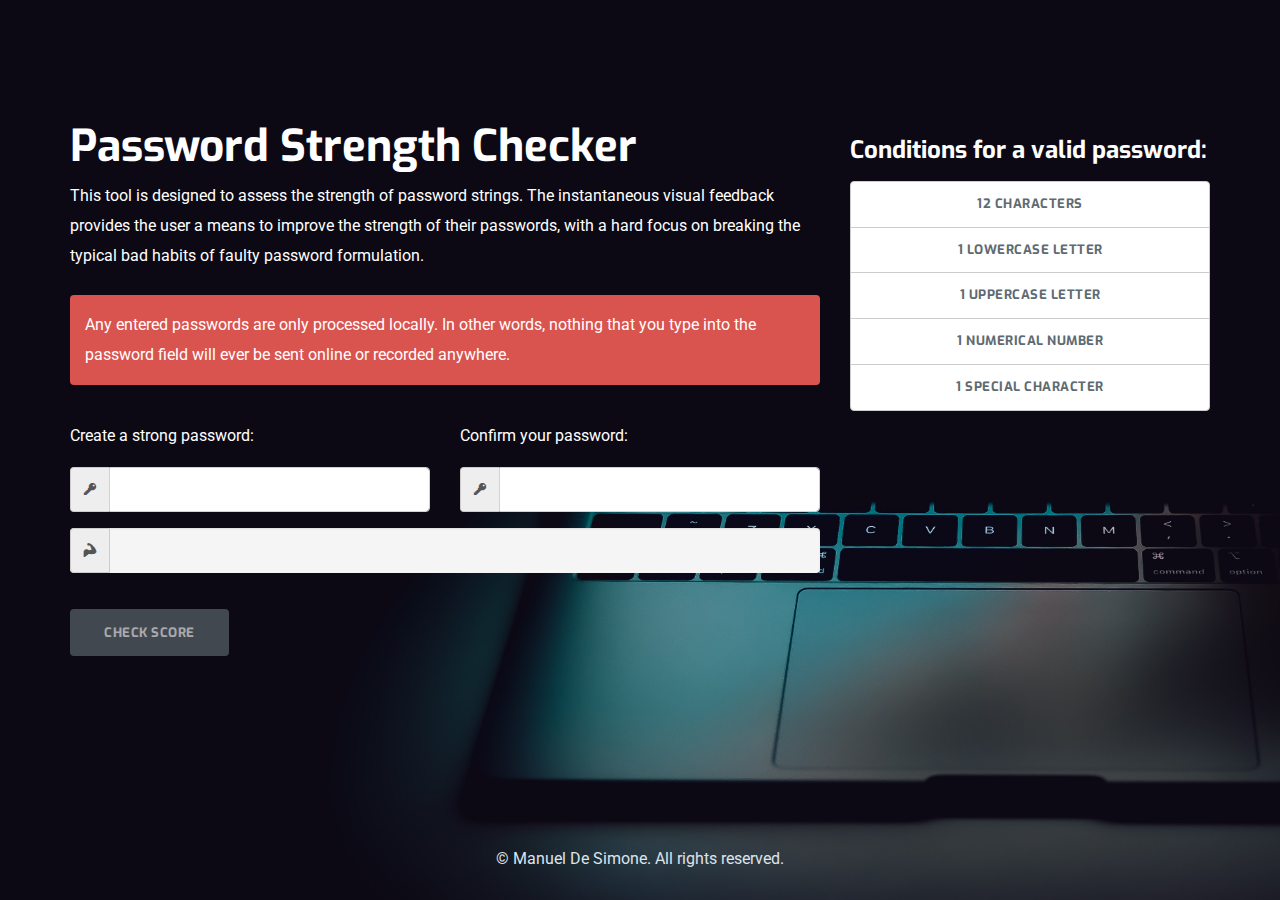
==== commit 62013eec: "Update files" ====
--- a/index.html
+++ b/index.html
@@ -97,7 +97,6 @@
 											<!-- ### PASSWORD SCORE ### -->
 											<div class="modal-body">
 												<canvas id="confetti"></canvas>
-
 												<p id="value-text" class="text-bold score">Password Score is
 													<span id="value-digit"></span>
 												</p>
--- a/css/style.css
+++ b/css/style.css
@@ -453,8 +453,9 @@
   left: 0;
   width: 100%;
   height: 100vh;
-  z-index: -1;
-  visibility: hidden
+  visibility: hidden;
+  z-index: 1050;
+  pointer-events: none;
 }
 
 .danger {
